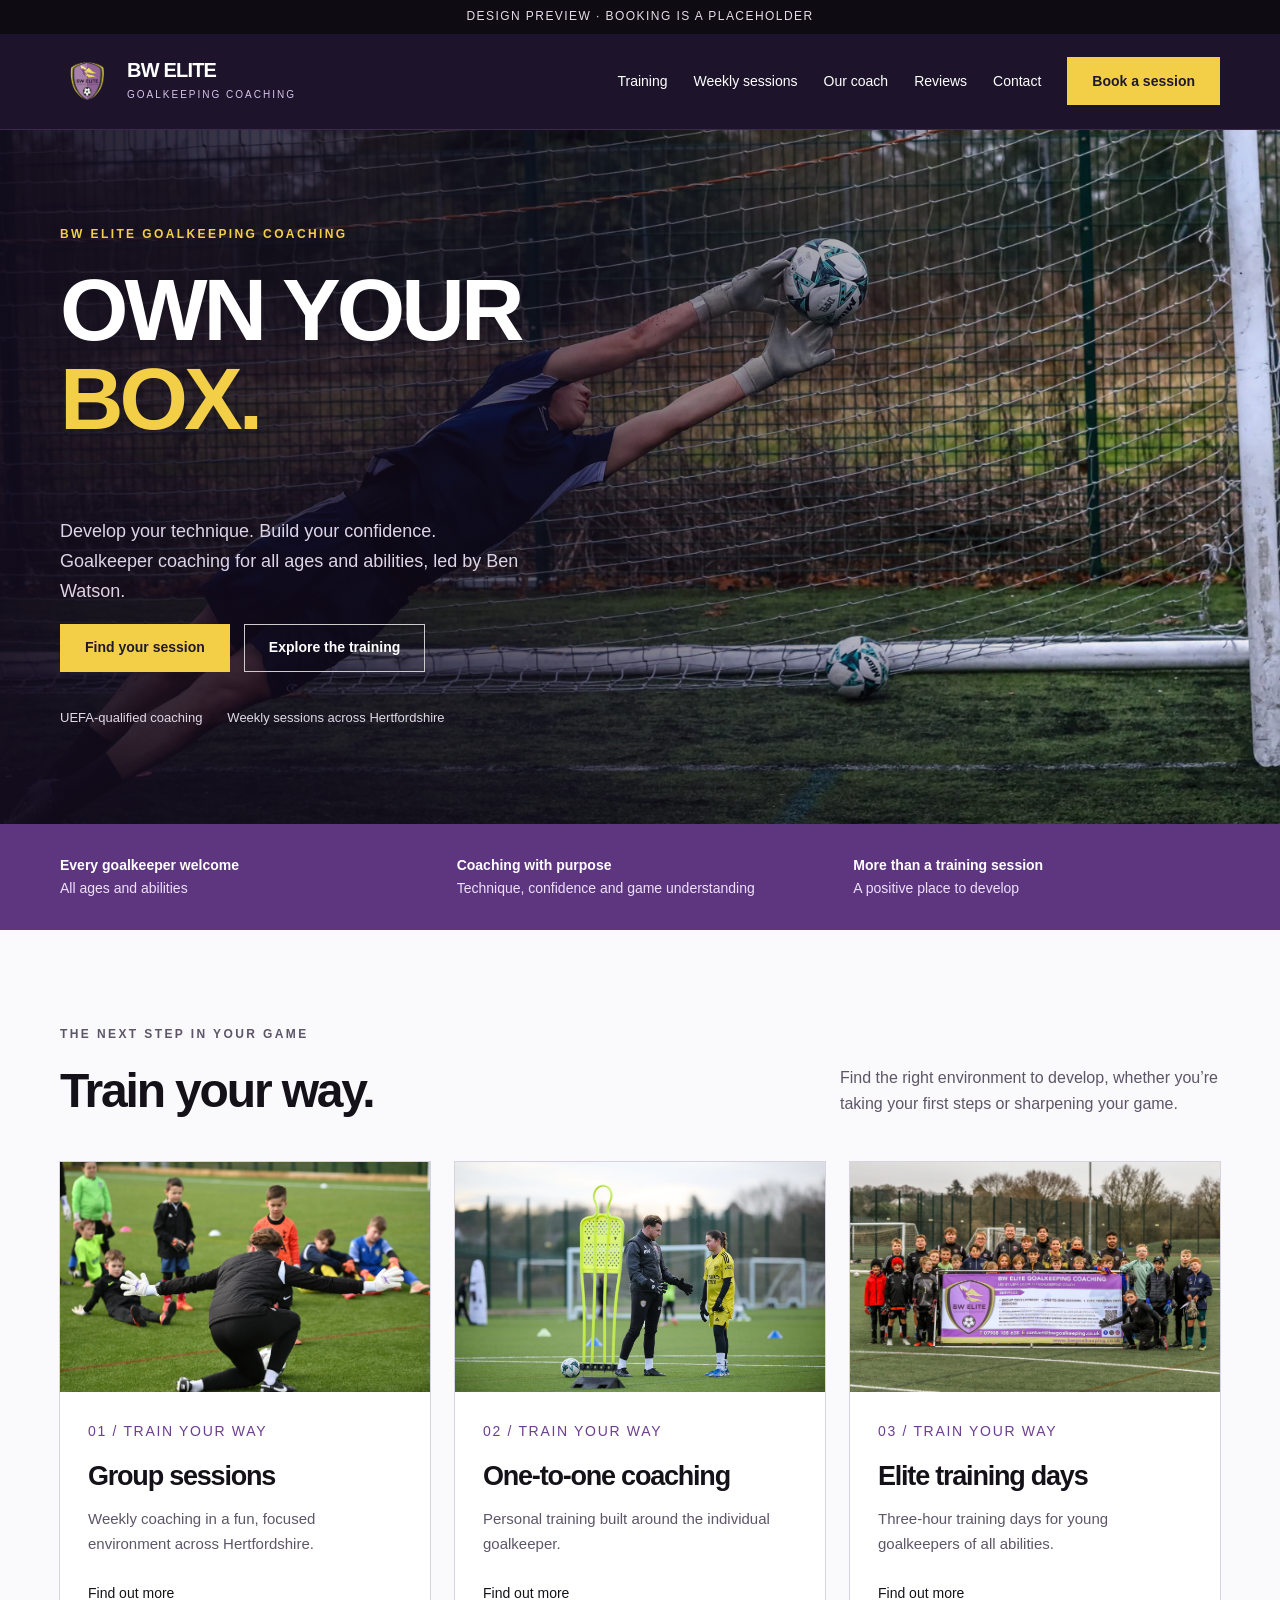
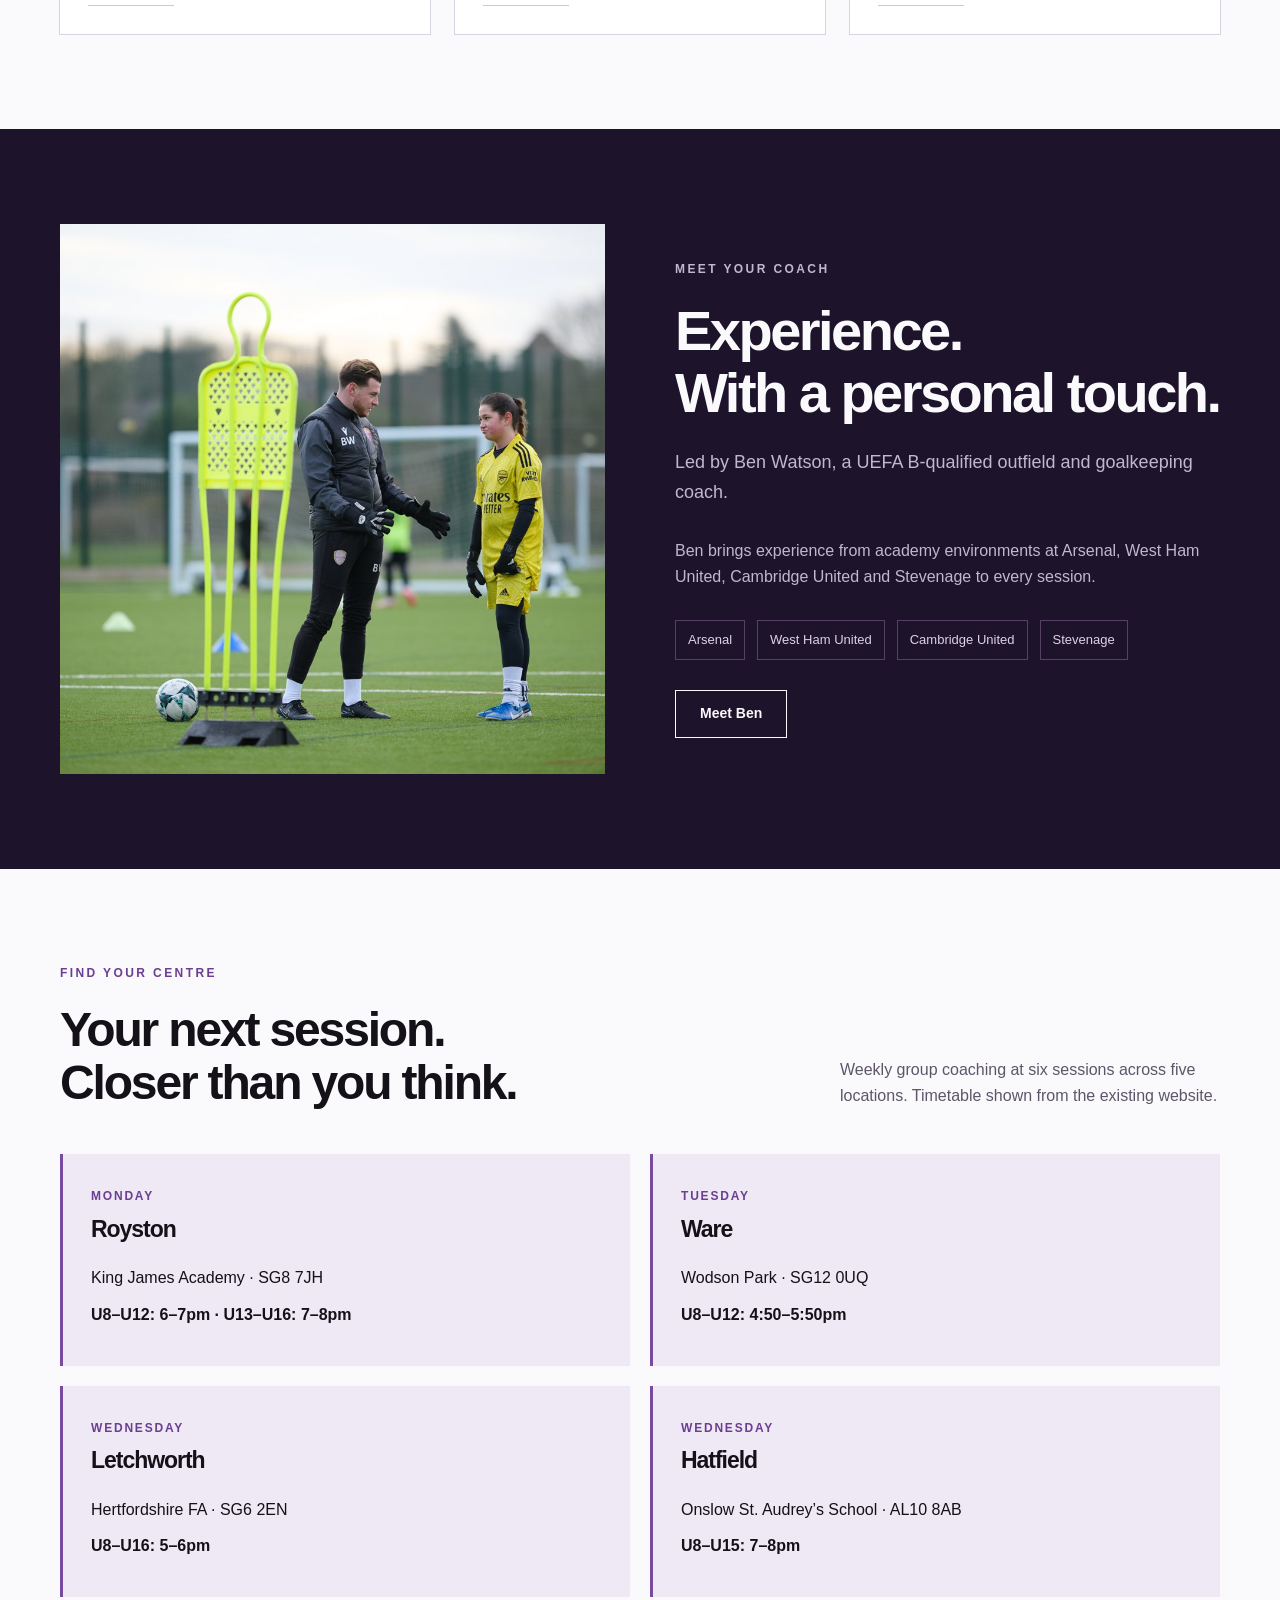
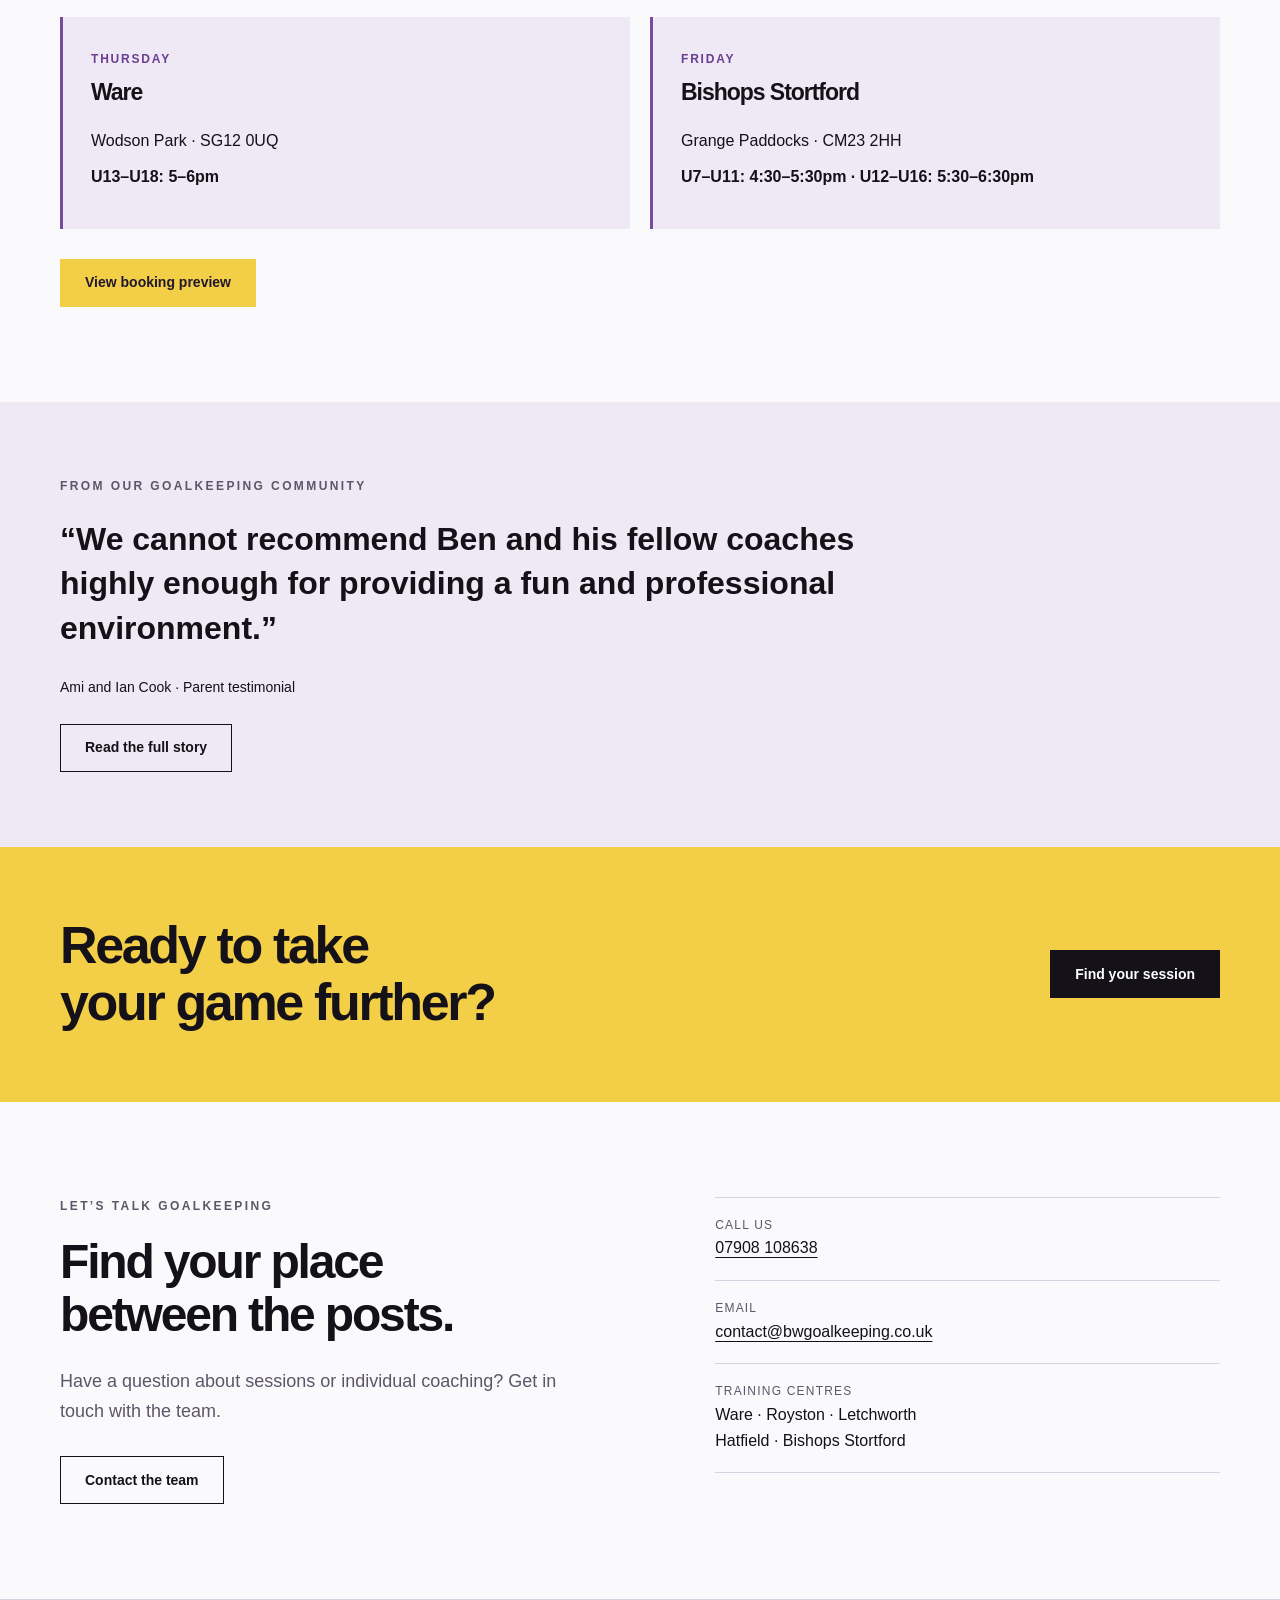
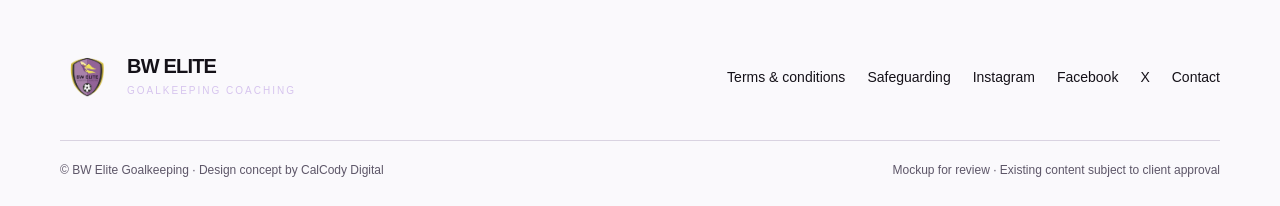
==== index.html @ 7149e2e6 "Build responsive website mockup with placeholder bookings and source archive" ====
<!doctype html><html lang="en-GB"><head><meta charset="utf-8"><meta name="viewport" content="width=device-width,initial-scale=1"><meta name="robots" content="noindex,nofollow"><meta name="description" content="Goalkeeper coaching for all ages and abilities. Explore the BW Elite Goalkeeping design concept."><meta name="theme-color" content="#5e3680"><title>Own your box | BW Elite Goalkeeping</title><link rel="icon" href="data:image/svg+xml,%3Csvg%20xmlns%3D%22http%3A//www.w3.org/2000/svg%22%20viewBox%3D%220%200%2064%2064%22%3E%3Crect%20width%3D%2264%22%20height%3D%2264%22%20rx%3D%228%22%20fill%3D%22%235e3680%22/%3E%3Ctext%20x%3D%2232%22%20y%3D%2243%22%20text-anchor%3D%22middle%22%20font-size%3D%2230%22%20font-family%3D%22Arial%22%20fill%3D%22white%22%3EBW%3C/text%3E%3C/svg%3E"><link rel="stylesheet" href="styles.css"><script src="script.js" defer></script></head><body class="bw"><a class="skip" href="#main">Skip to content</a><div class="preview-bar">Design preview · Booking is a placeholder</div><header class="site-header"><div class="wrap header-inner"><a class="brand" href="index.html" aria-label="BW Elite Goalkeeping home"><img src="assets/edd7eaf7ae22.webp" alt="BW Elite crest" class="" loading="eager" decoding="async"><span><strong>BW ELITE</strong><small>GOALKEEPING COACHING</small></span></a><button type="button" class="menu-toggle" aria-expanded="false" aria-controls="main-nav">Menu</button><nav class="nav" id="main-nav" aria-label="Main navigation"><a href="services.html">Training</a><a href="group-sessions.html">Weekly sessions</a><a href="about.html">Our coach</a><a href="reviews.html">Reviews</a><a href="contact.html">Contact</a><button class="button " type="button" data-book>Book a session</button></nav></div></header><main id="main"><section class="bw-hero"><img src="assets/07d8062b1c37.webp" alt="Goalkeeper making a diving save during BW Elite training" class="" loading="eager" decoding="async"><div class="wrap bw-copy"><span class="eyebrow">BW Elite Goalkeeping Coaching</span><h1>Own your<br><span>box.</span></h1><p>Develop your technique. Build your confidence. Goalkeeper coaching for all ages and abilities, led by Ben Watson.</p><div class="actions"><button class="button " type="button" data-book>Find your session</button><a class="button outline" href="services.html">Explore the training</a></div><div class="bw-subline"><span>UEFA-qualified coaching</span><span>Weekly sessions across Hertfordshire</span></div></div></section><div class="band"><div class="wrap band-inner"><div><strong>Every goalkeeper welcome</strong><span>All ages and abilities</span></div><div><strong>Coaching with purpose</strong><span>Technique, confidence and game understanding</span></div><div><strong>More than a training session</strong><span>A positive place to develop</span></div></div></div><section class="section bw-programmes"><div class="wrap"><div class="section-head"><div><span class="eyebrow">The next step in your game</span><h2>Train your way.</h2></div><p>Find the right environment to develop, whether you’re taking your first steps or sharpening your game.</p></div><div class="grid"><a class="card" href="group-sessions.html"><img src="assets/27d8efd137d9.webp" alt="Group sessions at BW Elite" class="" loading="lazy" decoding="async"><div><span class="number">01 / TRAIN YOUR WAY</span><h3>Group sessions</h3><p>Weekly coaching in a fun, focused environment across Hertfordshire.</p><span class="text-link">Find out more</span></div></a><a class="card" href="one-to-one.html"><img src="assets/7fd1551de164.jpg" alt="One-to-one coaching at BW Elite" class="" loading="lazy" decoding="async"><div><span class="number">02 / TRAIN YOUR WAY</span><h3>One-to-one coaching</h3><p>Personal training built around the individual goalkeeper.</p><span class="text-link">Find out more</span></div></a><a class="card" href="training-days.html"><img src="assets/783018076355.webp" alt="Elite training days at BW Elite" class="" loading="lazy" decoding="async"><div><span class="number">03 / TRAIN YOUR WAY</span><h3>Elite training days</h3><p>Three-hour training days for young goalkeepers of all abilities.</p><span class="text-link">Find out more</span></div></a></div></div></section><section class="section dark bw-coach"><div class="wrap split"><img src="assets/7fd1551de164.jpg" alt="Ben Watson coaching a young goalkeeper" class="photo" loading="lazy" decoding="async"><div><span class="eyebrow">Meet your coach</span><h2>Experience.<br>With a personal touch.</h2><p class="lede">Led by Ben Watson, a UEFA B-qualified outfield and goalkeeping coach.</p><p>Ben brings experience from academy environments at Arsenal, West Ham United, Cambridge United and Stevenage to every session.</p><div class="clubs"><span>Arsenal</span><span>West Ham United</span><span>Cambridge United</span><span>Stevenage</span></div><div style="margin-top:30px"><a class="button outline" href="about.html">Meet Ben</a></div></div></div></section><section class="section bw-locations"><div class="wrap"><div class="section-head"><div><span class="eyebrow">Find your centre</span><h2>Your next session.<br>Closer than you think.</h2></div><p>Weekly group coaching at six sessions across five locations. Timetable shown from the existing website.</p></div><div class="schedule"><article><span class="day">Monday</span><h3>Royston</h3><p>King James Academy · SG8 7JH</p><p><time>U8–U12: 6–7pm · U13–U16: 7–8pm</time></p></article><article><span class="day">Tuesday</span><h3>Ware</h3><p>Wodson Park · SG12 0UQ</p><p><time>U8–U12: 4:50–5:50pm</time></p></article><article><span class="day">Wednesday</span><h3>Letchworth</h3><p>Hertfordshire FA · SG6 2EN</p><p><time>U8–U16: 5–6pm</time></p></article><article><span class="day">Wednesday</span><h3>Hatfield</h3><p>Onslow St. Audrey’s School · AL10 8AB</p><p><time>U8–U15: 7–8pm</time></p></article><article><span class="day">Thursday</span><h3>Ware</h3><p>Wodson Park · SG12 0UQ</p><p><time>U13–U18: 5–6pm</time></p></article><article><span class="day">Friday</span><h3>Bishops Stortford</h3><p>Grange Paddocks · CM23 2HH</p><p><time>U7–U11: 4:30–5:30pm · U12–U16: 5:30–6:30pm</time></p></article></div><div style="margin-top:30px"><button class="button " type="button" data-book>View booking preview</button></div></div></section><section class="bw-review"><div class="wrap"><span class="eyebrow">From our goalkeeping community</span><blockquote>“We cannot recommend Ben and his fellow coaches highly enough for providing a fun and professional environment.”</blockquote><cite>Ami and Ian Cook · Parent testimonial</cite><div style="margin-top:25px"><a class="button outline" href="reviews.html">Read the full story</a></div></div></section><section class="bw-callout"><div class="wrap"><h2>Ready to take<br>your game further?</h2><button class="button " type="button" data-book>Find your session</button></div></section><section class="section"><div class="wrap contact-block"><div><span class="eyebrow">Let’s talk goalkeeping</span><h2>Find your place<br>between the posts.</h2><p class="lede">Have a question about sessions or individual coaching? Get in touch with the team.</p><a class="button outline" href="contact.html">Contact the team</a></div><div class="contact-details"><div><small>Call us</small><a href="tel:07908108638">07908 108638</a></div><div><small>Email</small><a href="mailto:contact@bwgoalkeeping.co.uk">contact@bwgoalkeeping.co.uk</a></div><div><small>Training centres</small>Ware · Royston · Letchworth<br>Hatfield · Bishops Stortford</div></div></div></section></main><footer class="site-footer"><div class="wrap"><div class="footer-top"><a class="brand" href="index.html" aria-label="BW Elite Goalkeeping home"><img src="assets/edd7eaf7ae22.webp" alt="BW Elite crest" class="" loading="eager" decoding="async"><span><strong>BW ELITE</strong><small>GOALKEEPING COACHING</small></span></a><nav class="footer-links" aria-label="Footer navigation"><a href="assets/terms-and-conditions.pdf">Terms & conditions</a><a href="assets/safeguarding.pdf">Safeguarding</a><a href="https://www.instagram.com/bw_goalkeeping">Instagram</a><a href="https://www.facebook.com/bwgoalkeeping">Facebook</a><a href="https://www.x.com/bw_goalkeeping">X</a><a class="" href="contact.html">Contact</a></nav></div><div class="footer-bottom"><span>© BW Elite Goalkeeping · Design concept by CalCody Digital</span><span>Mockup for review · Existing content subject to client approval</span></div></div></footer><button class="button mobile-book" type="button" data-book>Book a session</button><dialog class="modal" id="booking-modal" aria-labelledby="modal-title"><button class="close" type="button" data-close aria-label="Close booking preview">×</button><span class="eyebrow">Booking preview</span><h2 id="modal-title">Your next visit starts here.</h2><p>This is a placeholder for the booking experience. Online booking will be connected when the website is approved.</p><p>No appointment has been made.</p><button class="button" type="button" data-close>Continue exploring</button></dialog></body></html>
---- styles.css ----
*{box-sizing:border-box}html{scroll-behavior:smooth;scroll-padding-top:110px}body{margin:0;color:var(--ink);background:var(--paper);font-family:Arial,Helvetica,sans-serif;line-height:1.65;font-size:16px}h1,h2,h3,p{margin-top:0}h1,h2,h3{line-height:1.1}a{color:inherit;text-decoration:none}a,button,input,textarea{touch-action:manipulation}button,input,textarea{font:inherit}button{cursor:pointer}img{display:block;max-width:100%;object-fit:cover}a:focus-visible,button:focus-visible,input:focus-visible,textarea:focus-visible{outline:3px solid var(--accent);outline-offset:5px}.skip{position:absolute;left:1rem;top:-100px;z-index:100}.skip:focus{top:50px;background:var(--paper);padding:12px}.preview-bar{background:var(--ink);color:var(--paper);padding:7px 20px;text-align:center;font-size:12px;letter-spacing:.12em;text-transform:uppercase}.wrap{max-width:1240px;margin:auto;padding:0 40px}.site-header{position:sticky;top:0;z-index:20;background:var(--paper);border-bottom:1px solid var(--line)}.header-inner{display:flex;align-items:center;justify-content:space-between;gap:28px;min-height:95px}.brand{display:flex;gap:12px;align-items:center;flex-shrink:0}.brand img{width:160px;height:62px;object-fit:contain}.brand strong{line-height:1;display:block}.brand small{display:block;letter-spacing:.2em;font-size:12px;margin-top:7px}.nav{display:flex;align-items:center;gap:26px;font-size:14px}.nav a:hover{color:var(--accent)}.nav a[aria-current=page]{text-decoration:underline;text-underline-offset:7px}.button{display:inline-flex;align-items:center;justify-content:center;min-height:48px;padding:13px 24px;border:1px solid var(--accent);background:var(--accent);color:var(--button-ink);font-size:14px;font-weight:600;line-height:1.4;transition:background .2s,transform .2s}.button:hover{filter:brightness(.93);transform:translateY(-2px)}.button.outline{background:transparent;border-color:var(--ink);color:var(--ink)}.button.light{background:white;border-color:white;color:#202022}.actions{display:flex;gap:14px;flex-wrap:wrap;align-items:center}.menu-toggle{display:none;background:none;border:1px solid var(--line);padding:10px 14px}.eyebrow{font-size:12px;letter-spacing:.2em;text-transform:uppercase;font-weight:600;display:block;margin-bottom:20px;color:var(--muted)}.section{padding:95px 0}.section h2{font-size:48px;max-width:700px;margin-bottom:25px}.section-head{display:flex;align-items:end;justify-content:space-between;gap:40px;margin-bottom:45px}.section-head p{max-width:380px;color:var(--muted);margin:0}.section-head h2{margin:0}.lede{font-size:18px;max-width:520px;color:var(--muted);margin-bottom:30px}.grid{display:grid;grid-template-columns:repeat(3,1fr);gap:25px}.card{display:block;border:1px solid var(--line);padding:30px;background:var(--paper);transition:transform .2s,border-color .2s}.card:hover{transform:translateY(-4px);border-color:var(--accent)}.card .number{display:block;color:var(--accent);font-size:14px;letter-spacing:.12em;margin-bottom:35px}.card h3{font-size:26px;margin-bottom:16px}.card p{color:var(--muted);font-size:15px}.card .text-link{display:inline-block;margin-top:10px;border-bottom:1px solid var(--accent);font-size:14px}.split{display:grid;grid-template-columns:1fr 1fr;gap:70px;align-items:center}.split .photo{width:100%;height:520px}.band{padding:30px 0;background:var(--soft)}.band-inner{display:flex;justify-content:space-between;gap:30px;align-items:center;font-size:14px}.band strong{display:block}.band span{color:var(--muted)}.dark{background:var(--ink);color:var(--paper)}.dark .eyebrow,.dark .lede,.dark p{color:var(--dark-muted)}.dark .button.outline{color:var(--paper);border-color:var(--paper)}.contact-block{display:grid;grid-template-columns:1.1fr 1fr;gap:100px}.contact-details{border-top:1px solid var(--line)}.contact-details div{padding:18px 0;border-bottom:1px solid var(--line)}.contact-details small{display:block;color:var(--muted);letter-spacing:.1em;text-transform:uppercase;font-size:12px}.contact-details a{text-decoration:underline;text-underline-offset:4px}.site-footer{border-top:1px solid var(--line);padding:45px 0 25px}.footer-top{display:flex;justify-content:space-between;gap:30px;align-items:center;margin-bottom:30px}.footer-links{display:flex;gap:22px;flex-wrap:wrap;font-size:14px}.footer-bottom{border-top:1px solid var(--line);padding-top:20px;color:var(--muted);font-size:12px;display:flex;justify-content:space-between;gap:20px}.footer-bottom a{text-decoration:underline}.page-intro{padding:75px 0 65px;background:var(--soft)}.page-intro h1{font-size:64px;margin-bottom:20px;max-width:960px}.page-content{padding:65px 0 90px}.prose{max-width:820px;margin:auto}.prose h2{font-size:32px;margin-top:45px}.prose h3{font-size:24px;margin-top:35px}.prose p{color:var(--muted);margin-bottom:24px}.prose img{margin:30px 0;max-height:600px;width:auto}.faq{border-top:1px solid var(--line);margin-top:30px}.faq details{padding:20px 0;border-bottom:1px solid var(--line)}.faq summary{cursor:pointer;font-size:18px;font-weight:600}.faq details p{margin:15px 0 0;max-width:780px;color:var(--muted)}.form{display:grid;gap:20px;max-width:600px}.form label{display:grid;gap:7px;font-size:14px}.form input,.form textarea{width:100%;padding:13px;border:1px solid var(--line);background:var(--paper);color:var(--ink);border-radius:0}.form textarea{min-height:150px}.form .button{justify-self:start}.note{font-size:14px;color:var(--muted);border-left:3px solid var(--accent);padding:12px 18px;background:var(--soft);margin:25px 0}.modal{border:0;padding:40px;max-width:480px;width:calc(100% - 40px);background:var(--paper);color:var(--ink)}.modal::backdrop{background:#0009}.modal h2{font-size:32px}.modal .close{float:right;background:none;border:0;padding:0 0 10px 15px;font-size:25px}.modal p{color:var(--muted)}.team{display:grid;grid-template-columns:repeat(4,1fr);gap:24px}.team img{height:310px;width:100%;margin-bottom:20px}.team h3{font-size:24px;margin-bottom:8px}.team p{font-size:14px;color:var(--muted)}.schedule{display:grid;grid-template-columns:repeat(2,1fr);gap:20px}.schedule article{background:var(--soft);padding:28px;border-left:3px solid var(--accent)}.schedule h3{font-size:23px}.schedule p{margin-bottom:10px}.schedule time{font-weight:600}.price-image{max-width:700px!important;width:100%!important;margin:auto!important;max-height:none!important}.gallery{display:grid;grid-template-columns:repeat(3,1fr);gap:20px}.gallery img{width:100%;height:280px}.mobile-book{display:none}
@media(max-width:1000px){.wrap{padding:0 28px}.nav{gap:15px}.nav .button{padding:12px 15px}.split{gap:40px}.contact-block{gap:45px}.section h2{font-size:40px}.team{grid-template-columns:repeat(2,1fr)}}
@media(max-width:760px){html{scroll-padding-top:85px}.wrap{padding:0 22px}.header-inner{min-height:78px}.brand img{width:125px;height:52px}.menu-toggle{display:block}.nav{display:none;position:absolute;top:78px;left:0;right:0;background:var(--paper);padding:20px 22px;border-bottom:1px solid var(--line);flex-direction:column;align-items:stretch;gap:0}.nav.open{display:flex}.nav a{padding:13px 0}.nav .button{margin-top:12px}.section{padding:60px 0}.section h2{font-size:36px}.section-head{display:block;margin-bottom:30px}.section-head p{margin-top:20px}.grid{grid-template-columns:1fr;gap:18px}.split{grid-template-columns:1fr;gap:32px}.split .photo{height:350px}.band-inner{display:grid;grid-template-columns:1fr;gap:14px}.band-inner div{padding-bottom:12px;border-bottom:1px solid var(--line)}.band-inner div:last-child{border:0;padding:0}.contact-block{grid-template-columns:1fr;gap:25px}.page-intro{padding:50px 0}.page-intro h1{font-size:42px}.page-content{padding:45px 0 65px}.team{gap:16px}.team img{height:230px}.team h3{font-size:22px}.footer-top,.footer-bottom{flex-direction:column;align-items:start}.footer-links{gap:15px 20px}.schedule{grid-template-columns:1fr}.gallery{grid-template-columns:1fr}.gallery img{height:330px}.actions{gap:12px}.modal{padding:28px}.mobile-book{display:block;position:fixed;bottom:15px;right:18px;z-index:15;box-shadow:0 5px 20px #0002}.preview-bar{letter-spacing:.06em;font-size:12px}.site-footer{padding-bottom:80px}}
@media(prefers-reduced-motion:reduce){html{scroll-behavior:auto}*,*:before,*:after{transition:none!important;animation:none!important}}

:root{--ink:#141118;--paper:#faf9fc;--soft:#eee9f4;--accent:#f3cf48;--button-ink:#20182d;--muted:#5d5668;--dark-muted:#c1b8cc;--line:#d9d3e1}h1,h2,h3{font-weight:800;letter-spacing:-.045em}.site-header{background:#1d142b;color:white;border-color:#392a4c}.brand img{width:55px;height:65px}.brand strong{font-size:20px;letter-spacing:-.04em}.brand small{color:#d6c4ee;font-size:10px}.nav a:hover{color:var(--accent)}.bw-hero{position:relative;background:#20152f;min-height:690px;color:#fff;overflow:hidden}.bw-hero>img{position:absolute;width:100%;height:100%;object-fit:cover;object-position:center 46%}.bw-hero:after{content:'';position:absolute;inset:0;background:linear-gradient(90deg,rgba(18,11,28,.93),rgba(18,11,28,.65) 42%,rgba(18,11,28,.05) 85%)}.bw-copy{position:relative;z-index:1;padding-top:95px;padding-bottom:95px}.bw-copy .eyebrow{color:var(--accent)}.bw-copy h1{font-size:88px;line-height:1.02;max-width:720px;text-transform:uppercase}.bw-copy h1 span{color:var(--accent)}.bw-copy p{max-width:470px;font-size:18px;color:#ddd4e7}.bw-copy .button.outline{color:white;border-color:#ccc}.bw-subline{margin-top:35px;display:flex;gap:25px;font-size:13px;color:#e0d8e7}.band{background:#5e3680;color:#fff}.band span{color:#eee0fa}.band .band-inner div{flex:1}.bw-programmes .card{padding:0;overflow:hidden;border:0;background:#fff;box-shadow:0 0 0 1px var(--line)}.bw-programmes .card>img{height:230px;width:100%}.bw-programmes .card>div{padding:28px}.bw-programmes .card .number{margin-bottom:18px;color:#6c3e91}.bw-programmes .card h3{font-size:27px}.bw-coach{background:#1d142b}.bw-coach h2{font-size:56px}.bw-coach .photo{height:550px}.clubs{display:flex;gap:12px;flex-wrap:wrap;margin-top:30px}.clubs span{border:1px solid #554163;padding:8px 12px;font-size:13px;color:#ddd1e9}.bw-locations .section-head .eyebrow{color:#6c3e91}.schedule article{border-color:#774ca0}.schedule .day{color:#6c3e91;font-weight:700;font-size:12px;text-transform:uppercase;letter-spacing:.15em}.schedule h3{margin-top:8px}.bw-callout{background:var(--accent);padding:70px 0}.bw-callout .wrap{display:flex;justify-content:space-between;align-items:center;gap:50px}.bw-callout h2{font-size:52px;max-width:650px;margin:0}.bw-callout .button{background:var(--ink);color:white;border-color:var(--ink);flex-shrink:0}.bw-review{padding:75px 0;background:var(--soft)}.bw-review blockquote{font-size:32px;font-weight:700;line-height:1.4;margin:0;max-width:850px}.bw-review cite{display:block;margin-top:25px;font-style:normal;font-size:14px}.page-intro{background:#5e3680;color:white}.page-intro .eyebrow{color:#f3cf48}.page-intro .lede{color:#e6d8ee}.mobile-book{border:1px solid #221631}.site-footer .brand img{width:55px;height:65px}.preview-bar{background:#0e0b12;color:#e4dce9}
@media(max-width:760px){.nav{background:#1d142b}.brand strong{font-size:18px}.brand img{width:44px;height:54px}.menu-toggle{color:white;border-color:#625273}.bw-hero{min-height:650px}.bw-hero>img{object-position:60% center}.bw-hero:after{background:linear-gradient(90deg,#120b1cec,#120b1c65)}.bw-copy{padding-top:70px;padding-bottom:70px}.bw-copy h1{font-size:54px;max-width:390px}.bw-copy p{font-size:17px;max-width:330px}.bw-subline{display:block}.bw-subline span{display:block;margin-top:8px}.bw-coach h2{font-size:38px}.bw-callout .wrap{display:block}.bw-callout h2{font-size:38px}.bw-callout .button{margin-top:25px}.bw-review blockquote{font-size:25px}.bw-programmes .card>img{height:260px}.bw-coach .photo{height:380px}}
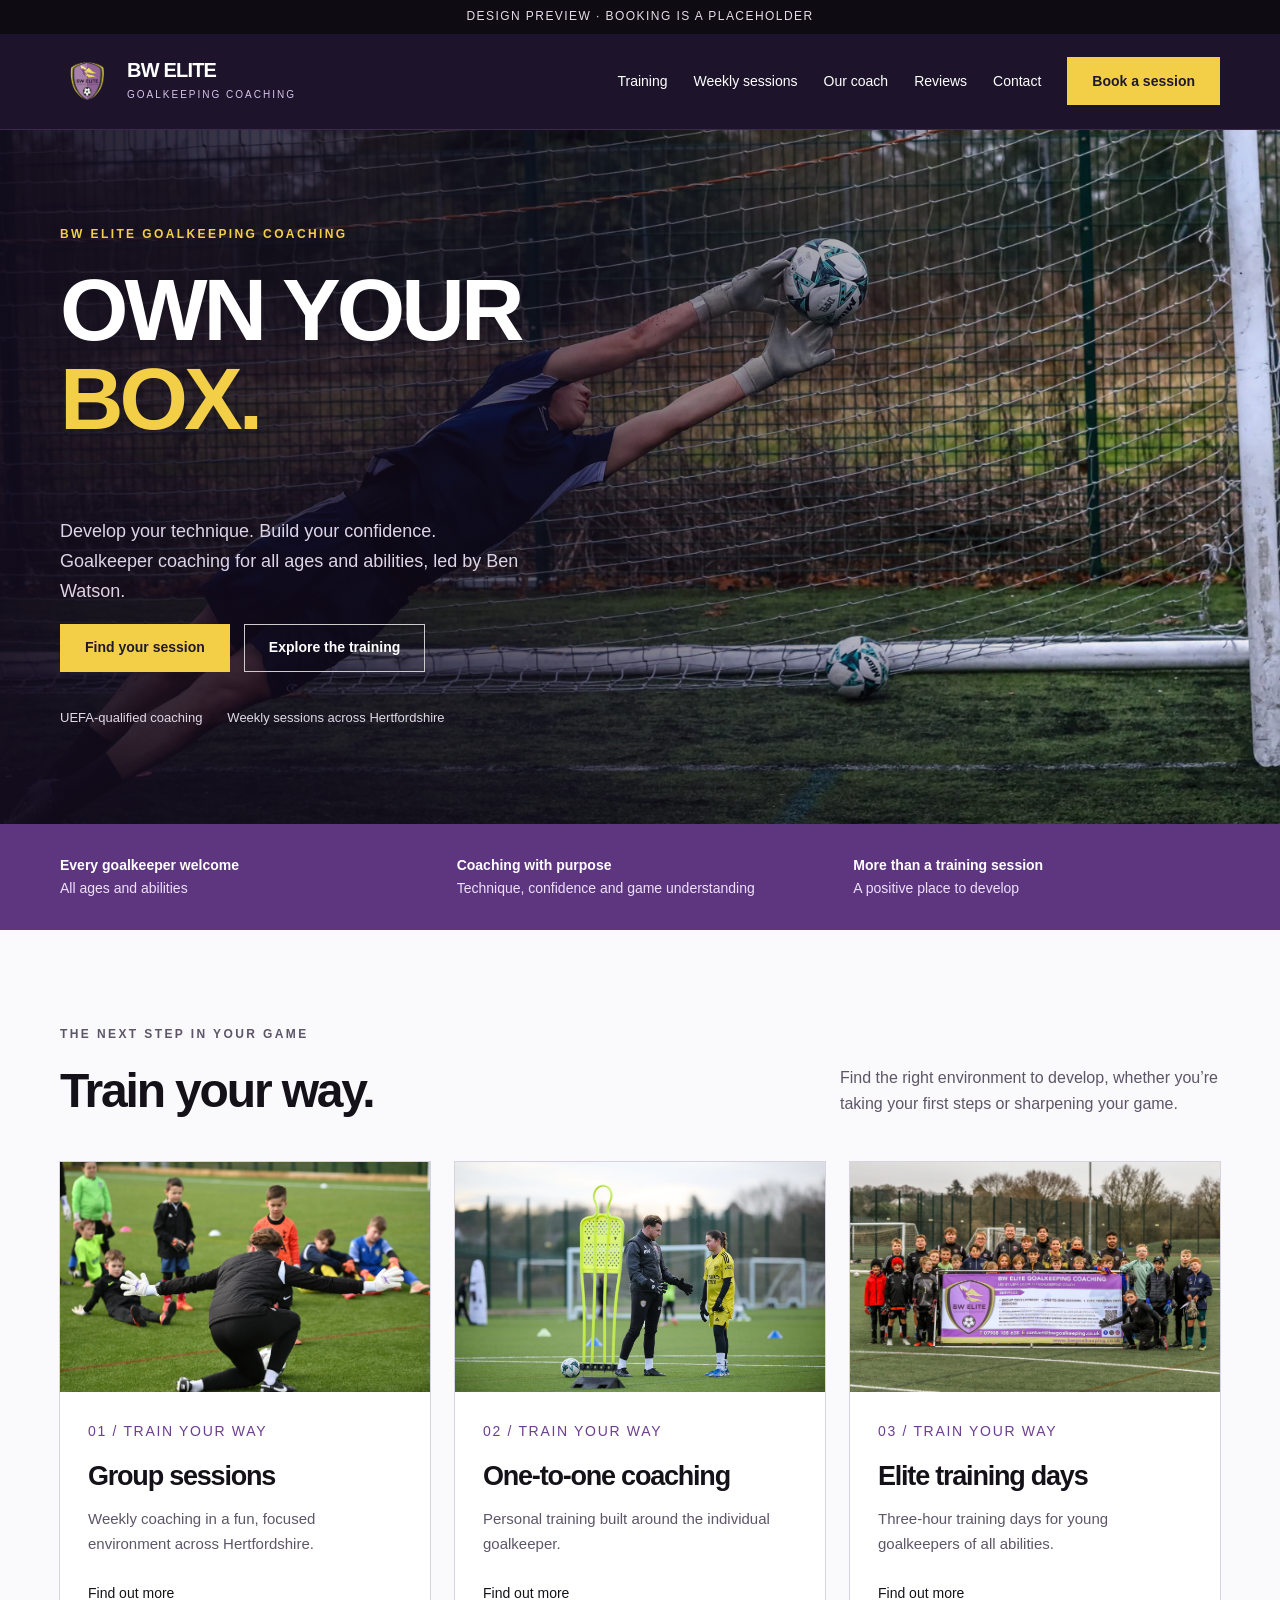
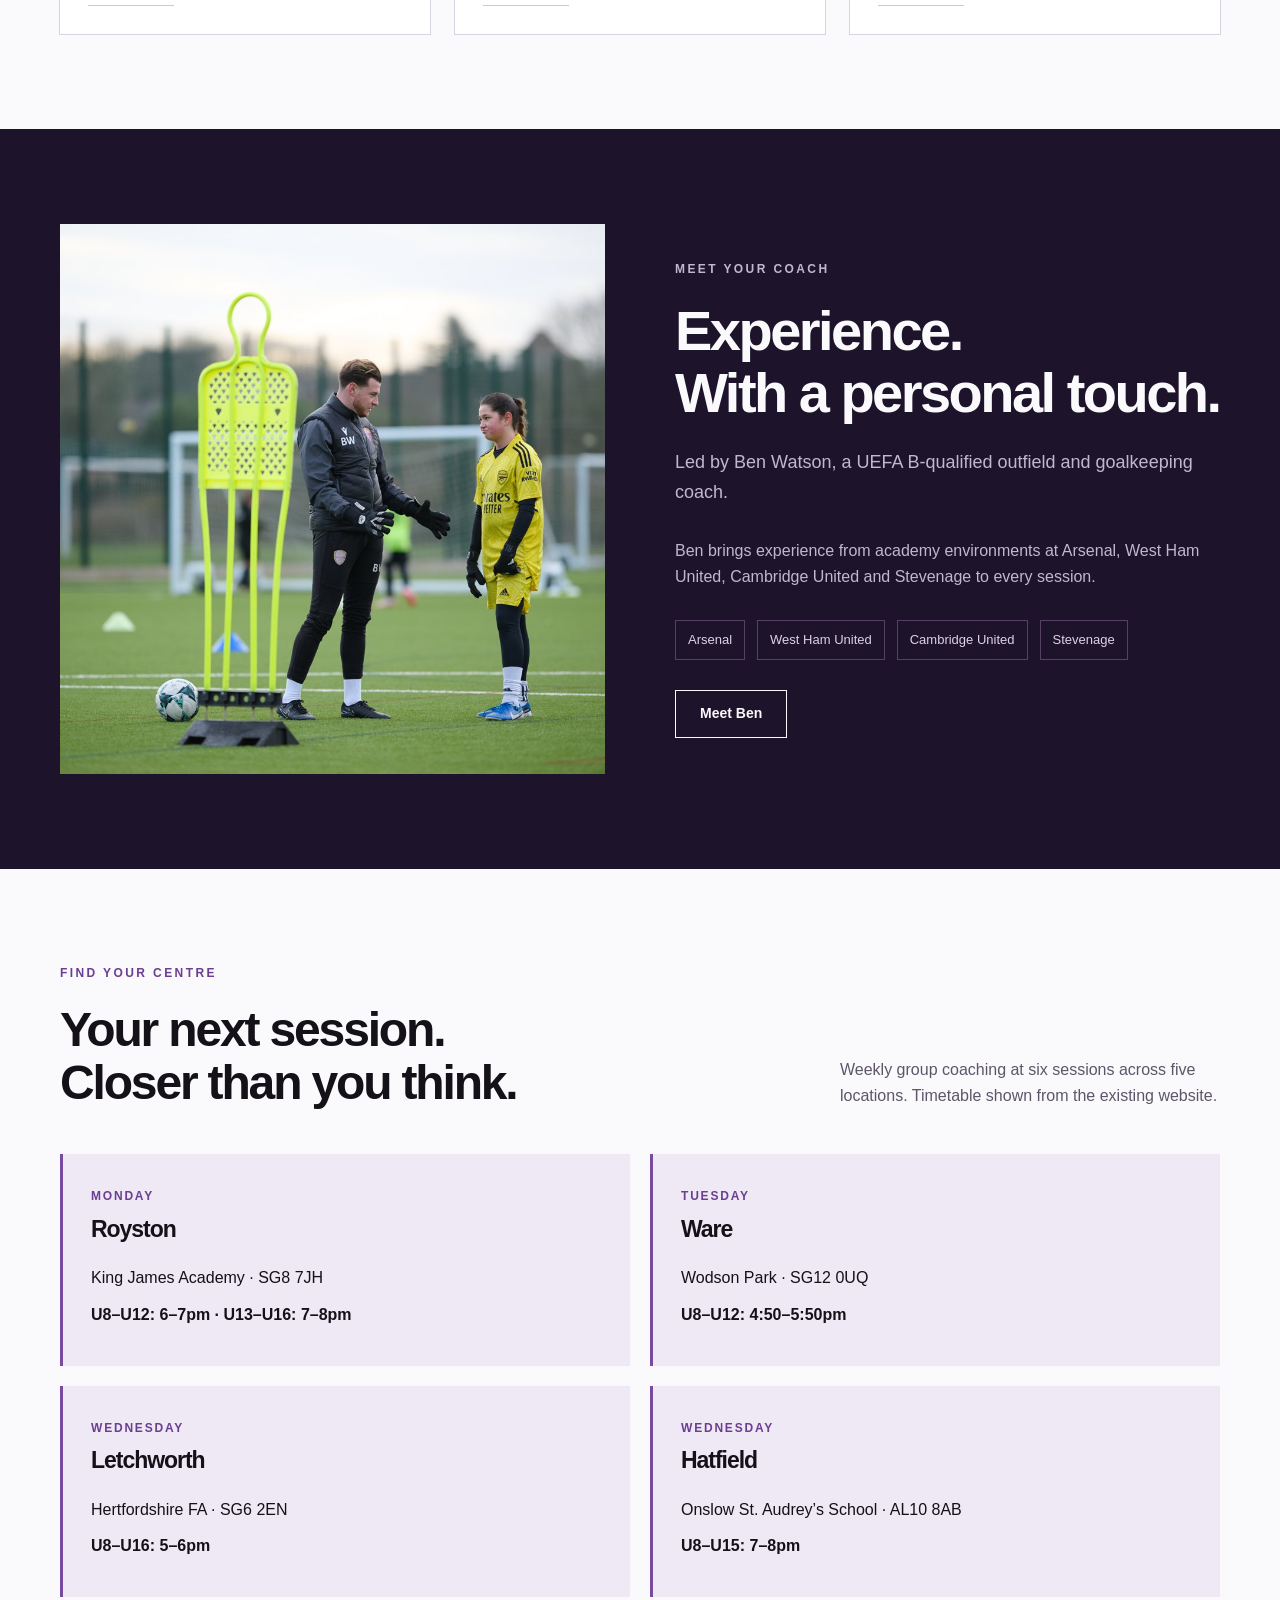
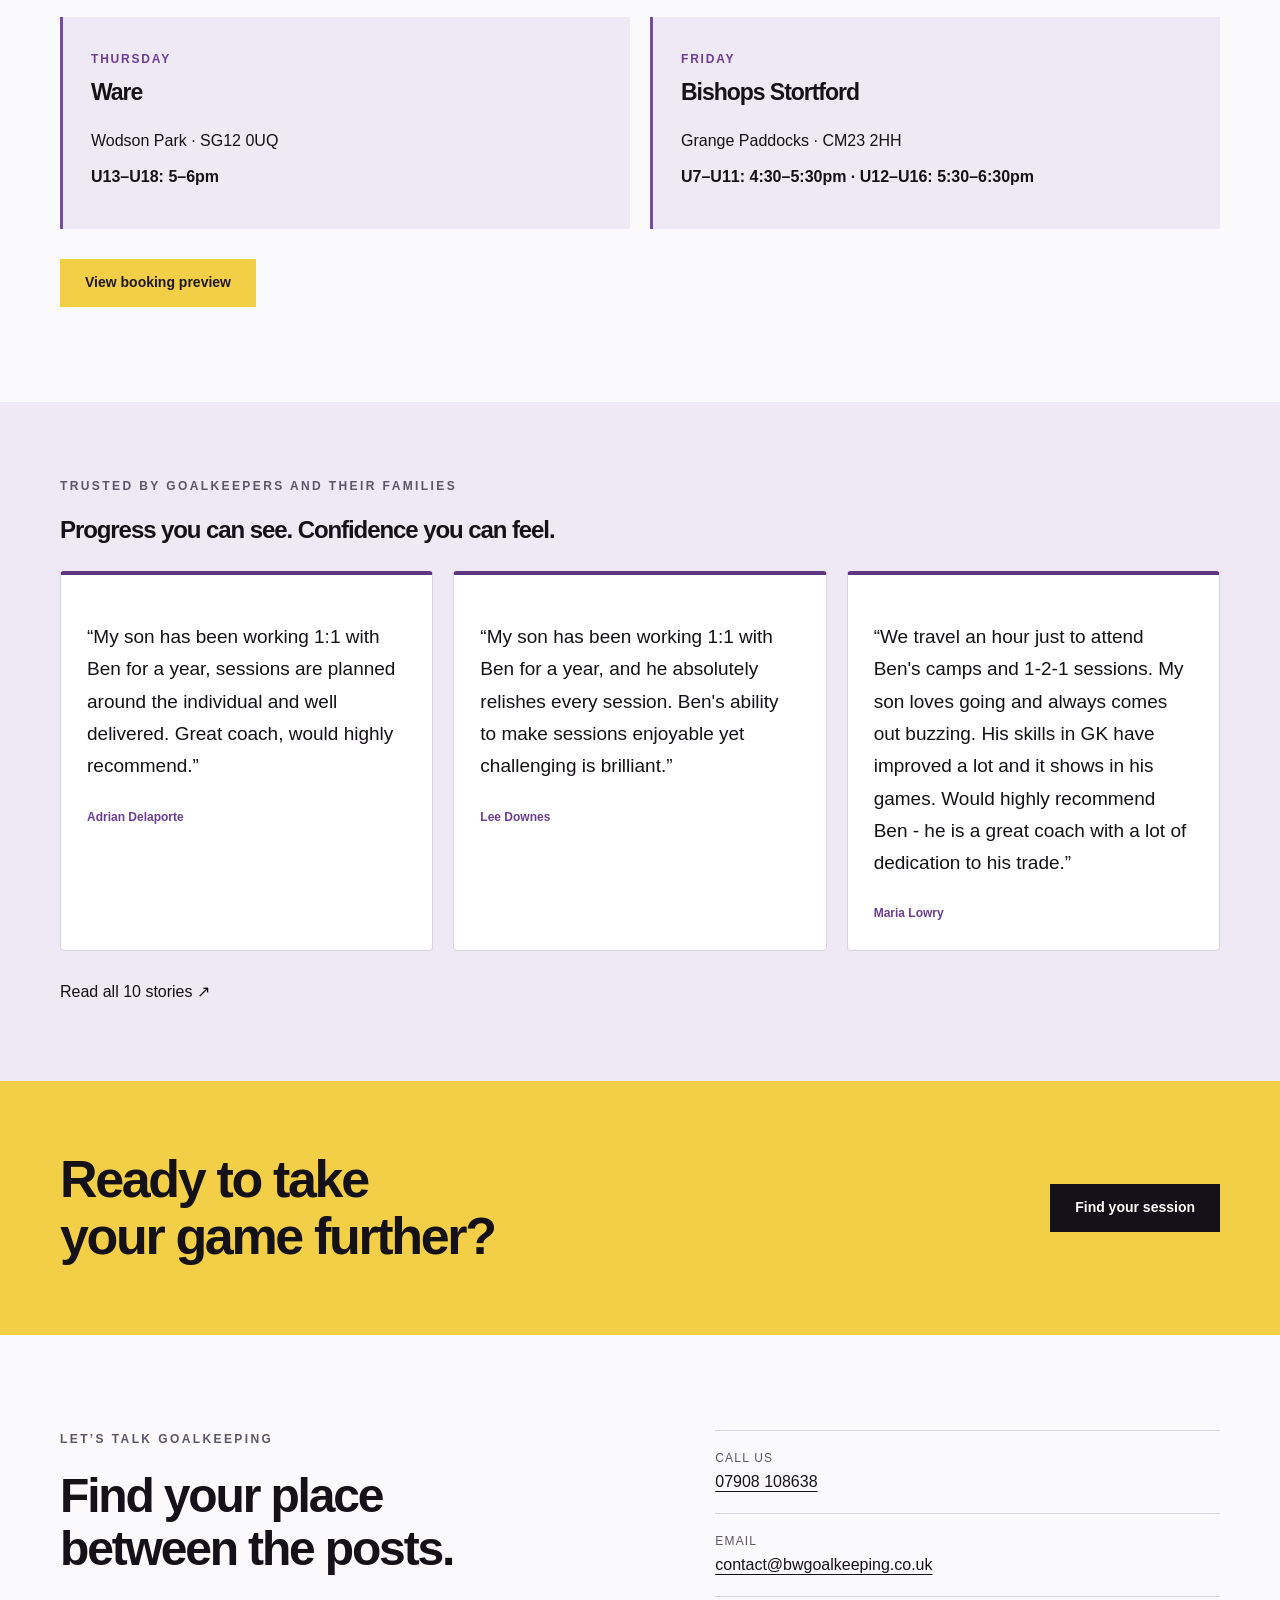
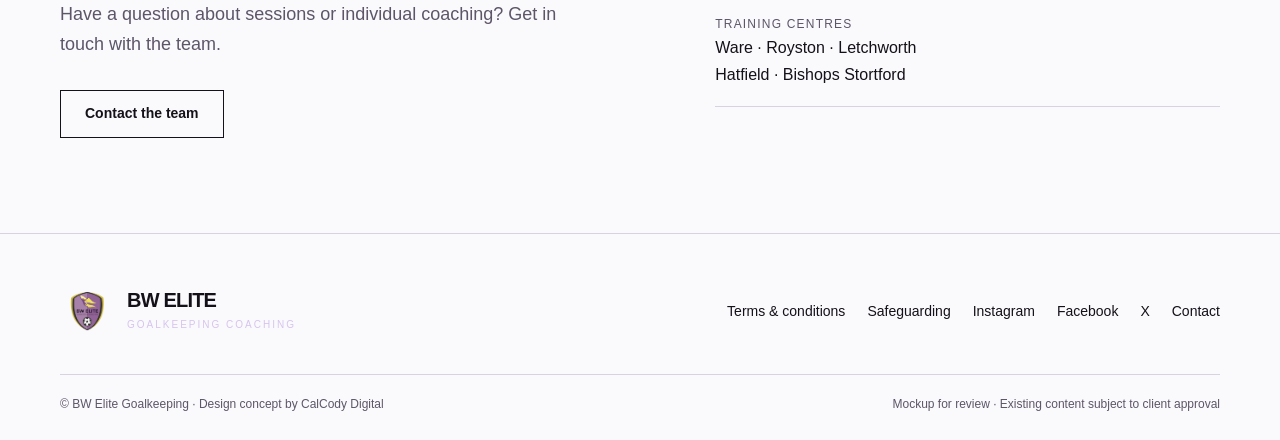
==== commit 9359cea3: "Add ten testimonials and original background training video" ====
--- a/index.html
+++ b/index.html
@@ -1 +1 @@
-<!doctype html><html lang="en-GB"><head><meta charset="utf-8"><meta name="viewport" content="width=device-width,initial-scale=1"><meta name="robots" content="noindex,nofollow"><meta name="description" content="Goalkeeper coaching for all ages and abilities. Explore the BW Elite Goalkeeping design concept."><meta name="theme-color" content="#5e3680"><title>Own your box | BW Elite Goalkeeping</title><link rel="icon" href="data:image/svg+xml,%3Csvg%20xmlns%3D%22http%3A//www.w3.org/2000/svg%22%20viewBox%3D%220%200%2064%2064%22%3E%3Crect%20width%3D%2264%22%20height%3D%2264%22%20rx%3D%228%22%20fill%3D%22%235e3680%22/%3E%3Ctext%20x%3D%2232%22%20y%3D%2243%22%20text-anchor%3D%22middle%22%20font-size%3D%2230%22%20font-family%3D%22Arial%22%20fill%3D%22white%22%3EBW%3C/text%3E%3C/svg%3E"><link rel="stylesheet" href="styles.css"><script src="script.js" defer></script></head><body class="bw"><a class="skip" href="#main">Skip to content</a><div class="preview-bar">Design preview · Booking is a placeholder</div><header class="site-header"><div class="wrap header-inner"><a class="brand" href="index.html" aria-label="BW Elite Goalkeeping home"><img src="assets/edd7eaf7ae22.webp" alt="BW Elite crest" class="" loading="eager" decoding="async"><span><strong>BW ELITE</strong><small>GOALKEEPING COACHING</small></span></a><button type="button" class="menu-toggle" aria-expanded="false" aria-controls="main-nav">Menu</button><nav class="nav" id="main-nav" aria-label="Main navigation"><a href="services.html">Training</a><a href="group-sessions.html">Weekly sessions</a><a href="about.html">Our coach</a><a href="reviews.html">Reviews</a><a href="contact.html">Contact</a><button class="button " type="button" data-book>Book a session</button></nav></div></header><main id="main"><section class="bw-hero"><img src="assets/07d8062b1c37.webp" alt="Goalkeeper making a diving save during BW Elite training" class="" loading="eager" decoding="async"><div class="wrap bw-copy"><span class="eyebrow">BW Elite Goalkeeping Coaching</span><h1>Own your<br><span>box.</span></h1><p>Develop your technique. Build your confidence. Goalkeeper coaching for all ages and abilities, led by Ben Watson.</p><div class="actions"><button class="button " type="button" data-book>Find your session</button><a class="button outline" href="services.html">Explore the training</a></div><div class="bw-subline"><span>UEFA-qualified coaching</span><span>Weekly sessions across Hertfordshire</span></div></div></section><div class="band"><div class="wrap band-inner"><div><strong>Every goalkeeper welcome</strong><span>All ages and abilities</span></div><div><strong>Coaching with purpose</strong><span>Technique, confidence and game understanding</span></div><div><strong>More than a training session</strong><span>A positive place to develop</span></div></div></div><section class="section bw-programmes"><div class="wrap"><div class="section-head"><div><span class="eyebrow">The next step in your game</span><h2>Train your way.</h2></div><p>Find the right environment to develop, whether you’re taking your first steps or sharpening your game.</p></div><div class="grid"><a class="card" href="group-sessions.html"><img src="assets/27d8efd137d9.webp" alt="Group sessions at BW Elite" class="" loading="lazy" decoding="async"><div><span class="number">01 / TRAIN YOUR WAY</span><h3>Group sessions</h3><p>Weekly coaching in a fun, focused environment across Hertfordshire.</p><span class="text-link">Find out more</span></div></a><a class="card" href="one-to-one.html"><img src="assets/7fd1551de164.jpg" alt="One-to-one coaching at BW Elite" class="" loading="lazy" decoding="async"><div><span class="number">02 / TRAIN YOUR WAY</span><h3>One-to-one coaching</h3><p>Personal training built around the individual goalkeeper.</p><span class="text-link">Find out more</span></div></a><a class="card" href="training-days.html"><img src="assets/783018076355.webp" alt="Elite training days at BW Elite" class="" loading="lazy" decoding="async"><div><span class="number">03 / TRAIN YOUR WAY</span><h3>Elite training days</h3><p>Three-hour training days for young goalkeepers of all abilities.</p><span class="text-link">Find out more</span></div></a></div></div></section><section class="section dark bw-coach"><div class="wrap split"><img src="assets/7fd1551de164.jpg" alt="Ben Watson coaching a young goalkeeper" class="photo" loading="lazy" decoding="async"><div><span class="eyebrow">Meet your coach</span><h2>Experience.<br>With a personal touch.</h2><p class="lede">Led by Ben Watson, a UEFA B-qualified outfield and goalkeeping coach.</p><p>Ben brings experience from academy environments at Arsenal, West Ham United, Cambridge United and Stevenage to every session.</p><div class="clubs"><span>Arsenal</span><span>West Ham United</span><span>Cambridge United</span><span>Stevenage</span></div><div style="margin-top:30px"><a class="button outline" href="about.html">Meet Ben</a></div></div></div></section><section class="section bw-locations"><div class="wrap"><div class="section-head"><div><span class="eyebrow">Find your centre</span><h2>Your next session.<br>Closer than you think.</h2></div><p>Weekly group coaching at six sessions across five locations. Timetable shown from the existing website.</p></div><div class="schedule"><article><span class="day">Monday</span><h3>Royston</h3><p>King James Academy · SG8 7JH</p><p><time>U8–U12: 6–7pm · U13–U16: 7–8pm</time></p></article><article><span class="day">Tuesday</span><h3>Ware</h3><p>Wodson Park · SG12 0UQ</p><p><time>U8–U12: 4:50–5:50pm</time></p></article><article><span class="day">Wednesday</span><h3>Letchworth</h3><p>Hertfordshire FA · SG6 2EN</p><p><time>U8–U16: 5–6pm</time></p></article><article><span class="day">Wednesday</span><h3>Hatfield</h3><p>Onslow St. Audrey’s School · AL10 8AB</p><p><time>U8–U15: 7–8pm</time></p></article><article><span class="day">Thursday</span><h3>Ware</h3><p>Wodson Park · SG12 0UQ</p><p><time>U13–U18: 5–6pm</time></p></article><article><span class="day">Friday</span><h3>Bishops Stortford</h3><p>Grange Paddocks · CM23 2HH</p><p><time>U7–U11: 4:30–5:30pm · U12–U16: 5:30–6:30pm</time></p></article></div><div style="margin-top:30px"><button class="button " type="button" data-book>View booking preview</button></div></div></section><section class="bw-review"><div class="wrap"><span class="eyebrow">From our goalkeeping community</span><blockquote>“We cannot recommend Ben and his fellow coaches highly enough for providing a fun and professional environment.”</blockquote><cite>Ami and Ian Cook · Parent testimonial</cite><div style="margin-top:25px"><a class="button outline" href="reviews.html">Read the full story</a></div></div></section><section class="bw-callout"><div class="wrap"><h2>Ready to take<br>your game further?</h2><button class="button " type="button" data-book>Find your session</button></div></section><section class="section"><div class="wrap contact-block"><div><span class="eyebrow">Let’s talk goalkeeping</span><h2>Find your place<br>between the posts.</h2><p class="lede">Have a question about sessions or individual coaching? Get in touch with the team.</p><a class="button outline" href="contact.html">Contact the team</a></div><div class="contact-details"><div><small>Call us</small><a href="tel:07908108638">07908 108638</a></div><div><small>Email</small><a href="mailto:contact@bwgoalkeeping.co.uk">contact@bwgoalkeeping.co.uk</a></div><div><small>Training centres</small>Ware · Royston · Letchworth<br>Hatfield · Bishops Stortford</div></div></div></section></main><footer class="site-footer"><div class="wrap"><div class="footer-top"><a class="brand" href="index.html" aria-label="BW Elite Goalkeeping home"><img src="assets/edd7eaf7ae22.webp" alt="BW Elite crest" class="" loading="eager" decoding="async"><span><strong>BW ELITE</strong><small>GOALKEEPING COACHING</small></span></a><nav class="footer-links" aria-label="Footer navigation"><a href="assets/terms-and-conditions.pdf">Terms & conditions</a><a href="assets/safeguarding.pdf">Safeguarding</a><a href="https://www.instagram.com/bw_goalkeeping">Instagram</a><a href="https://www.facebook.com/bwgoalkeeping">Facebook</a><a href="https://www.x.com/bw_goalkeeping">X</a><a class="" href="contact.html">Contact</a></nav></div><div class="footer-bottom"><span>© BW Elite Goalkeeping · Design concept by CalCody Digital</span><span>Mockup for review · Existing content subject to client approval</span></div></div></footer><button class="button mobile-book" type="button" data-book>Book a session</button><dialog class="modal" id="booking-modal" aria-labelledby="modal-title"><button class="close" type="button" data-close aria-label="Close booking preview">×</button><span class="eyebrow">Booking preview</span><h2 id="modal-title">Your next visit starts here.</h2><p>This is a placeholder for the booking experience. Online booking will be connected when the website is approved.</p><p>No appointment has been made.</p><button class="button" type="button" data-close>Continue exploring</button></dialog></body></html>+<!doctype html><html lang="en-GB"><head><meta charset="utf-8"><meta name="viewport" content="width=device-width,initial-scale=1"><meta name="robots" content="noindex,nofollow"><meta name="description" content="Goalkeeper coaching for all ages and abilities. Explore the BW Elite Goalkeeping design concept."><meta name="theme-color" content="#5e3680"><title>Own your box | BW Elite Goalkeeping</title><link rel="icon" href="data:image/svg+xml,%3Csvg%20xmlns%3D%22http%3A//www.w3.org/2000/svg%22%20viewBox%3D%220%200%2064%2064%22%3E%3Crect%20width%3D%2264%22%20height%3D%2264%22%20rx%3D%228%22%20fill%3D%22%235e3680%22/%3E%3Ctext%20x%3D%2232%22%20y%3D%2243%22%20text-anchor%3D%22middle%22%20font-size%3D%2230%22%20font-family%3D%22Arial%22%20fill%3D%22white%22%3EBW%3C/text%3E%3C/svg%3E"><link rel="stylesheet" href="styles.css"><script src="script.js" defer></script></head><body class="bw"><a class="skip" href="#main">Skip to content</a><div class="preview-bar">Design preview · Booking is a placeholder</div><header class="site-header"><div class="wrap header-inner"><a class="brand" href="index.html" aria-label="BW Elite Goalkeeping home"><img src="assets/edd7eaf7ae22.webp" alt="BW Elite crest" class="" loading="eager" decoding="async"><span><strong>BW ELITE</strong><small>GOALKEEPING COACHING</small></span></a><button type="button" class="menu-toggle" aria-expanded="false" aria-controls="main-nav">Menu</button><nav class="nav" id="main-nav" aria-label="Main navigation"><a href="services.html">Training</a><a href="group-sessions.html">Weekly sessions</a><a href="about.html">Our coach</a><a href="reviews.html">Reviews</a><a href="contact.html">Contact</a><button class="button " type="button" data-book>Book a session</button></nav></div></header><main id="main"><section class="bw-hero"><img src="assets/07d8062b1c37.webp" alt="Goalkeeper making a diving save during BW Elite training" class="" loading="eager" decoding="async"><div class="wrap bw-copy"><span class="eyebrow">BW Elite Goalkeeping Coaching</span><h1>Own your<br><span>box.</span></h1><p>Develop your technique. Build your confidence. Goalkeeper coaching for all ages and abilities, led by Ben Watson.</p><div class="actions"><button class="button " type="button" data-book>Find your session</button><a class="button outline" href="services.html">Explore the training</a></div><div class="bw-subline"><span>UEFA-qualified coaching</span><span>Weekly sessions across Hertfordshire</span></div></div></section><div class="band"><div class="wrap band-inner"><div><strong>Every goalkeeper welcome</strong><span>All ages and abilities</span></div><div><strong>Coaching with purpose</strong><span>Technique, confidence and game understanding</span></div><div><strong>More than a training session</strong><span>A positive place to develop</span></div></div></div><section class="section bw-programmes"><div class="wrap"><div class="section-head"><div><span class="eyebrow">The next step in your game</span><h2>Train your way.</h2></div><p>Find the right environment to develop, whether you’re taking your first steps or sharpening your game.</p></div><div class="grid"><a class="card" href="group-sessions.html"><img src="assets/27d8efd137d9.webp" alt="Group sessions at BW Elite" class="" loading="lazy" decoding="async"><div><span class="number">01 / TRAIN YOUR WAY</span><h3>Group sessions</h3><p>Weekly coaching in a fun, focused environment across Hertfordshire.</p><span class="text-link">Find out more</span></div></a><a class="card" href="one-to-one.html"><img src="assets/7fd1551de164.jpg" alt="One-to-one coaching at BW Elite" class="" loading="lazy" decoding="async"><div><span class="number">02 / TRAIN YOUR WAY</span><h3>One-to-one coaching</h3><p>Personal training built around the individual goalkeeper.</p><span class="text-link">Find out more</span></div></a><a class="card" href="training-days.html"><img src="assets/783018076355.webp" alt="Elite training days at BW Elite" class="" loading="lazy" decoding="async"><div><span class="number">03 / TRAIN YOUR WAY</span><h3>Elite training days</h3><p>Three-hour training days for young goalkeepers of all abilities.</p><span class="text-link">Find out more</span></div></a></div></div></section><section class="section dark bw-coach"><div class="wrap split"><img src="assets/7fd1551de164.jpg" alt="Ben Watson coaching a young goalkeeper" class="photo" loading="lazy" decoding="async"><div><span class="eyebrow">Meet your coach</span><h2>Experience.<br>With a personal touch.</h2><p class="lede">Led by Ben Watson, a UEFA B-qualified outfield and goalkeeping coach.</p><p>Ben brings experience from academy environments at Arsenal, West Ham United, Cambridge United and Stevenage to every session.</p><div class="clubs"><span>Arsenal</span><span>West Ham United</span><span>Cambridge United</span><span>Stevenage</span></div><div style="margin-top:30px"><a class="button outline" href="about.html">Meet Ben</a></div></div></div></section><section class="section bw-locations"><div class="wrap"><div class="section-head"><div><span class="eyebrow">Find your centre</span><h2>Your next session.<br>Closer than you think.</h2></div><p>Weekly group coaching at six sessions across five locations. Timetable shown from the existing website.</p></div><div class="schedule"><article><span class="day">Monday</span><h3>Royston</h3><p>King James Academy · SG8 7JH</p><p><time>U8–U12: 6–7pm · U13–U16: 7–8pm</time></p></article><article><span class="day">Tuesday</span><h3>Ware</h3><p>Wodson Park · SG12 0UQ</p><p><time>U8–U12: 4:50–5:50pm</time></p></article><article><span class="day">Wednesday</span><h3>Letchworth</h3><p>Hertfordshire FA · SG6 2EN</p><p><time>U8–U16: 5–6pm</time></p></article><article><span class="day">Wednesday</span><h3>Hatfield</h3><p>Onslow St. Audrey’s School · AL10 8AB</p><p><time>U8–U15: 7–8pm</time></p></article><article><span class="day">Thursday</span><h3>Ware</h3><p>Wodson Park · SG12 0UQ</p><p><time>U13–U18: 5–6pm</time></p></article><article><span class="day">Friday</span><h3>Bishops Stortford</h3><p>Grange Paddocks · CM23 2HH</p><p><time>U7–U11: 4:30–5:30pm · U12–U16: 5:30–6:30pm</time></p></article></div><div style="margin-top:30px"><button class="button " type="button" data-book>View booking preview</button></div></div></section><section class="bw-review"><div class="wrap"><span class="eyebrow">Trusted by goalkeepers and their families</span><h2>Progress you can see. Confidence you can feel.</h2><div class="home-review-grid"><article class="review-card"><blockquote>“My son has been working 1:1 with Ben for a year, sessions are planned around the individual and well delivered. Great coach, would highly recommend.”</blockquote><cite>Adrian Delaporte</cite></article><article class="review-card"><blockquote>“My son has been working 1:1 with Ben for a year, and he absolutely relishes every session. Ben&#x27;s ability to make sessions enjoyable yet challenging is brilliant.”</blockquote><cite>Lee Downes</cite></article><article class="review-card"><blockquote>“We travel an hour just to attend Ben&#x27;s camps and 1-2-1 sessions. My son loves going and always comes out buzzing. His skills in GK have improved a lot and it shows in his games. Would highly recommend Ben - he is a great coach with a lot of dedication to his trade.”</blockquote><cite>Maria Lowry</cite></article></div><a class="text-link" href="reviews.html">Read all 10 stories <span aria-hidden="true">↗</span></a></div></section><section class="bw-callout"><div class="wrap"><h2>Ready to take<br>your game further?</h2><button class="button " type="button" data-book>Find your session</button></div></section><section class="section"><div class="wrap contact-block"><div><span class="eyebrow">Let’s talk goalkeeping</span><h2>Find your place<br>between the posts.</h2><p class="lede">Have a question about sessions or individual coaching? Get in touch with the team.</p><a class="button outline" href="contact.html">Contact the team</a></div><div class="contact-details"><div><small>Call us</small><a href="tel:07908108638">07908 108638</a></div><div><small>Email</small><a href="mailto:contact@bwgoalkeeping.co.uk">contact@bwgoalkeeping.co.uk</a></div><div><small>Training centres</small>Ware · Royston · Letchworth<br>Hatfield · Bishops Stortford</div></div></div></section></main><footer class="site-footer"><div class="wrap"><div class="footer-top"><a class="brand" href="index.html" aria-label="BW Elite Goalkeeping home"><img src="assets/edd7eaf7ae22.webp" alt="BW Elite crest" class="" loading="eager" decoding="async"><span><strong>BW ELITE</strong><small>GOALKEEPING COACHING</small></span></a><nav class="footer-links" aria-label="Footer navigation"><a href="assets/terms-and-conditions.pdf">Terms & conditions</a><a href="assets/safeguarding.pdf">Safeguarding</a><a href="https://www.instagram.com/bw_goalkeeping">Instagram</a><a href="https://www.facebook.com/bwgoalkeeping">Facebook</a><a href="https://www.x.com/bw_goalkeeping">X</a><a class="" href="contact.html">Contact</a></nav></div><div class="footer-bottom"><span>© BW Elite Goalkeeping · Design concept by CalCody Digital</span><span>Mockup for review · Existing content subject to client approval</span></div></div></footer><button class="button mobile-book" type="button" data-book>Book a session</button><dialog class="modal" id="booking-modal" aria-labelledby="modal-title"><button class="close" type="button" data-close aria-label="Close booking preview">×</button><span class="eyebrow">Booking preview</span><h2 id="modal-title">Your next visit starts here.</h2><p>This is a placeholder for the booking experience. Online booking will be connected when the website is approved.</p><p>No appointment has been made.</p><button class="button" type="button" data-close>Continue exploring</button></dialog></body></html>
--- a/styles.css
+++ b/styles.css
@@ -6,3 +6,12 @@
 
 :root{--ink:#141118;--paper:#faf9fc;--soft:#eee9f4;--accent:#f3cf48;--button-ink:#20182d;--muted:#5d5668;--dark-muted:#c1b8cc;--line:#d9d3e1}h1,h2,h3{font-weight:800;letter-spacing:-.045em}.site-header{background:#1d142b;color:white;border-color:#392a4c}.brand img{width:55px;height:65px}.brand strong{font-size:20px;letter-spacing:-.04em}.brand small{color:#d6c4ee;font-size:10px}.nav a:hover{color:var(--accent)}.bw-hero{position:relative;background:#20152f;min-height:690px;color:#fff;overflow:hidden}.bw-hero>img{position:absolute;width:100%;height:100%;object-fit:cover;object-position:center 46%}.bw-hero:after{content:'';position:absolute;inset:0;background:linear-gradient(90deg,rgba(18,11,28,.93),rgba(18,11,28,.65) 42%,rgba(18,11,28,.05) 85%)}.bw-copy{position:relative;z-index:1;padding-top:95px;padding-bottom:95px}.bw-copy .eyebrow{color:var(--accent)}.bw-copy h1{font-size:88px;line-height:1.02;max-width:720px;text-transform:uppercase}.bw-copy h1 span{color:var(--accent)}.bw-copy p{max-width:470px;font-size:18px;color:#ddd4e7}.bw-copy .button.outline{color:white;border-color:#ccc}.bw-subline{margin-top:35px;display:flex;gap:25px;font-size:13px;color:#e0d8e7}.band{background:#5e3680;color:#fff}.band span{color:#eee0fa}.band .band-inner div{flex:1}.bw-programmes .card{padding:0;overflow:hidden;border:0;background:#fff;box-shadow:0 0 0 1px var(--line)}.bw-programmes .card>img{height:230px;width:100%}.bw-programmes .card>div{padding:28px}.bw-programmes .card .number{margin-bottom:18px;color:#6c3e91}.bw-programmes .card h3{font-size:27px}.bw-coach{background:#1d142b}.bw-coach h2{font-size:56px}.bw-coach .photo{height:550px}.clubs{display:flex;gap:12px;flex-wrap:wrap;margin-top:30px}.clubs span{border:1px solid #554163;padding:8px 12px;font-size:13px;color:#ddd1e9}.bw-locations .section-head .eyebrow{color:#6c3e91}.schedule article{border-color:#774ca0}.schedule .day{color:#6c3e91;font-weight:700;font-size:12px;text-transform:uppercase;letter-spacing:.15em}.schedule h3{margin-top:8px}.bw-callout{background:var(--accent);padding:70px 0}.bw-callout .wrap{display:flex;justify-content:space-between;align-items:center;gap:50px}.bw-callout h2{font-size:52px;max-width:650px;margin:0}.bw-callout .button{background:var(--ink);color:white;border-color:var(--ink);flex-shrink:0}.bw-review{padding:75px 0;background:var(--soft)}.bw-review blockquote{font-size:32px;font-weight:700;line-height:1.4;margin:0;max-width:850px}.bw-review cite{display:block;margin-top:25px;font-style:normal;font-size:14px}.page-intro{background:#5e3680;color:white}.page-intro .eyebrow{color:#f3cf48}.page-intro .lede{color:#e6d8ee}.mobile-book{border:1px solid #221631}.site-footer .brand img{width:55px;height:65px}.preview-bar{background:#0e0b12;color:#e4dce9}
 @media(max-width:760px){.nav{background:#1d142b}.brand strong{font-size:18px}.brand img{width:44px;height:54px}.menu-toggle{color:white;border-color:#625273}.bw-hero{min-height:650px}.bw-hero>img{object-position:60% center}.bw-hero:after{background:linear-gradient(90deg,#120b1cec,#120b1c65)}.bw-copy{padding-top:70px;padding-bottom:70px}.bw-copy h1{font-size:54px;max-width:390px}.bw-copy p{font-size:17px;max-width:330px}.bw-subline{display:block}.bw-subline span{display:block;margin-top:8px}.bw-coach h2{font-size:38px}.bw-callout .wrap{display:block}.bw-callout h2{font-size:38px}.bw-callout .button{margin-top:25px}.bw-review blockquote{font-size:25px}.bw-programmes .card>img{height:260px}.bw-coach .photo{height:380px}}
+
+/* Community reviews and original training footage */
+.reviews-hero{position:relative;isolation:isolate;min-height:560px;display:flex;align-items:center;background:#1d142b url('assets/reviews-poster.jpg') center/cover;color:white;overflow:hidden}
+.reviews-video{position:absolute;inset:0;width:100%;height:100%;object-fit:cover;z-index:-2}
+.reviews-hero:after{content:"";position:absolute;inset:0;background:linear-gradient(90deg,rgba(18,11,28,.9),rgba(18,11,28,.5));z-index:-1}
+.reviews-hero-copy{padding-top:80px;padding-bottom:90px;width:100%}.reviews-hero .eyebrow{color:#f3cf48}.reviews-hero h1{font-size:clamp(42px,5vw,76px);line-height:1.05;max-width:850px;margin:20px 0}.reviews-hero-copy>p{max-width:450px;color:#eee7f3;font-size:19px;margin-bottom:28px}
+.video-toggle{position:absolute;right:24px;bottom:20px;background:#1d142bd9;color:white;border:1px solid #b5a8c1;padding:10px 16px;border-radius:100px;font:inherit;font-size:13px;cursor:pointer}.video-toggle[hidden]{display:none}
+.reviews-section{background:var(--soft)}.reviews-grid{display:grid;grid-template-columns:repeat(2,minmax(0,1fr));gap:24px;align-items:start}.review-card{padding:34px;background:white;border:1px solid var(--line);border-top:4px solid #5e3680;border-radius:4px}.review-mark{display:block;font-size:65px;line-height:.8;color:#6c3e91;font-family:Georgia,serif}.review-card blockquote{margin:20px 0;font-size:17px;line-height:1.7}.review-card blockquote p{margin:0 0 16px}.review-author{font-size:13px;font-weight:700;text-transform:uppercase;letter-spacing:.08em;color:#6c3e91;margin:24px 0 0}.home-review-grid{display:grid;grid-template-columns:repeat(3,minmax(0,1fr));gap:20px;margin:28px 0}.bw-review .home-review-grid blockquote{font-size:19px;font-weight:500}.bw-review .home-review-grid .review-card{padding:26px}.bw-review .home-review-grid cite{font-size:12px;font-weight:700;color:#6c3e91}
+@media(max-width:760px){.reviews-hero{min-height:520px}.reviews-hero-copy{padding-top:60px;padding-bottom:100px}.reviews-hero-copy>p{font-size:17px}.reviews-grid,.home-review-grid{grid-template-columns:1fr}.review-card{padding:26px}.video-toggle{right:20px}}
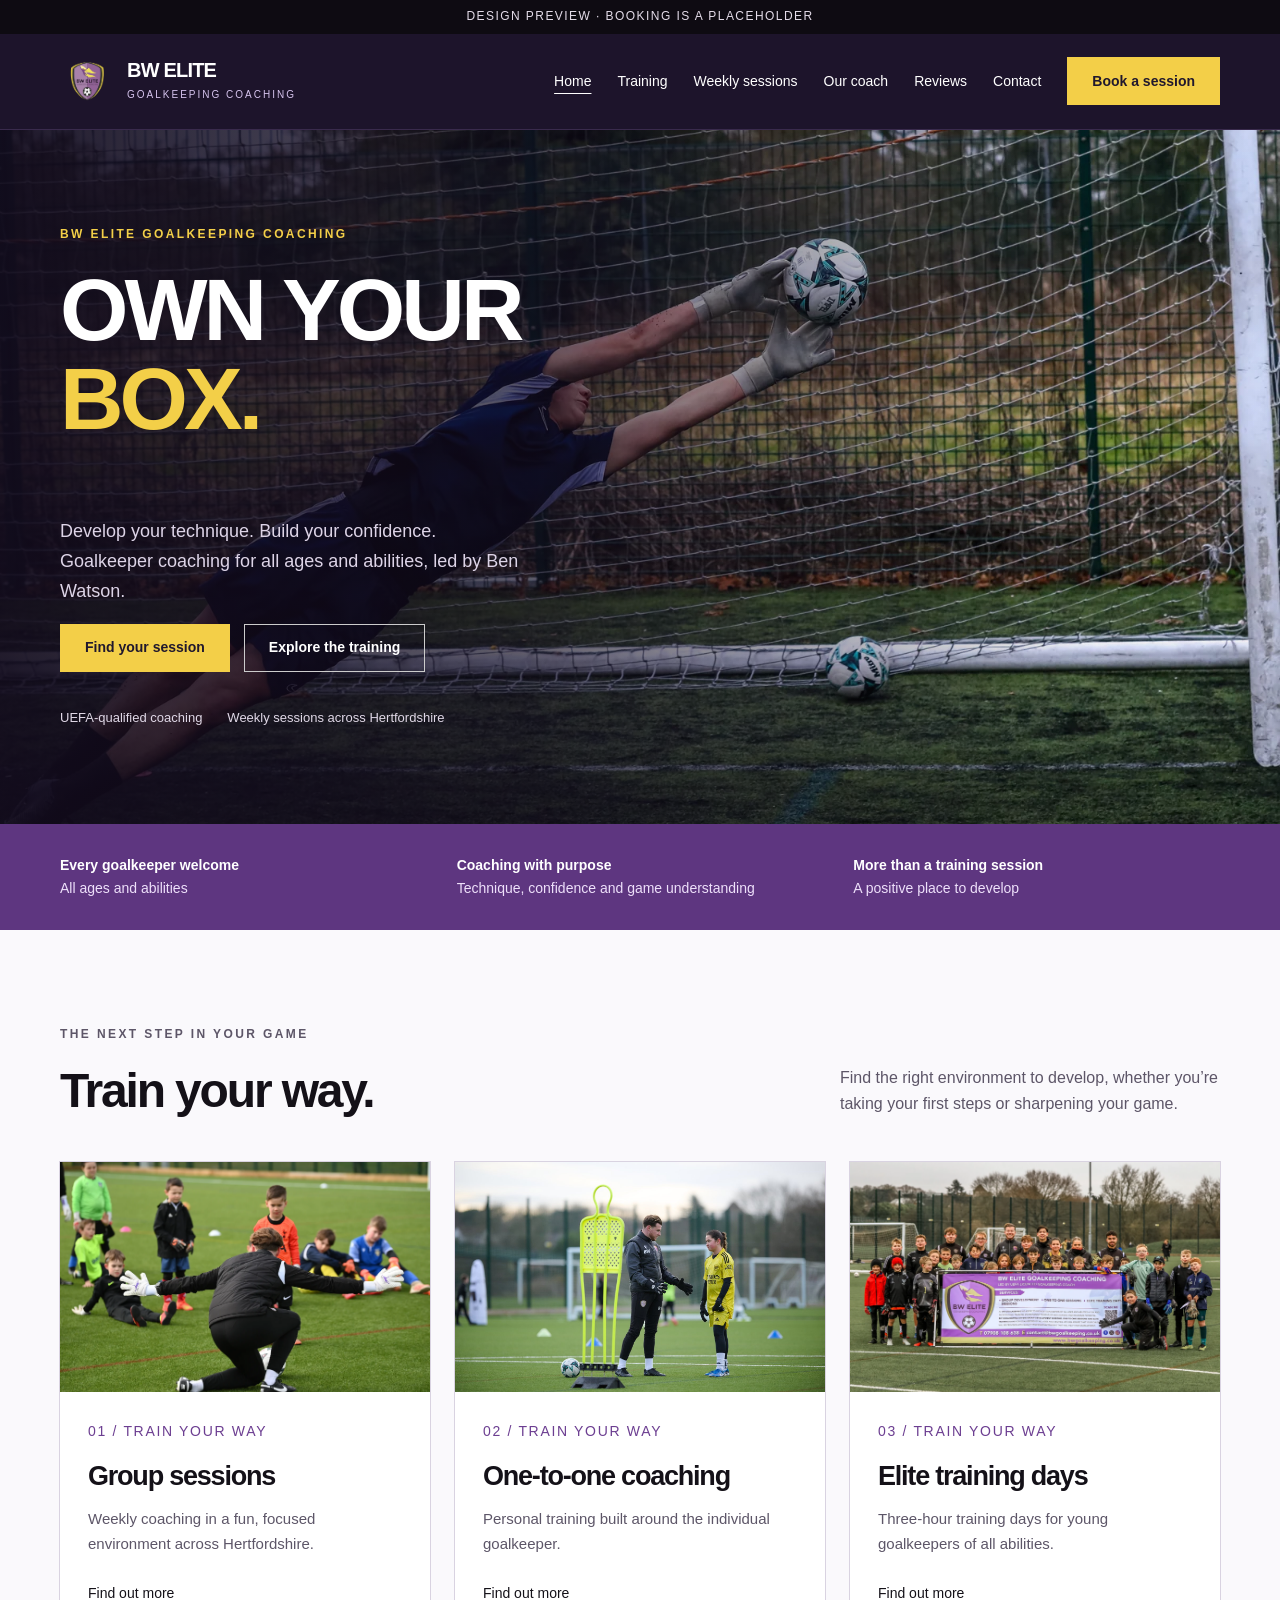
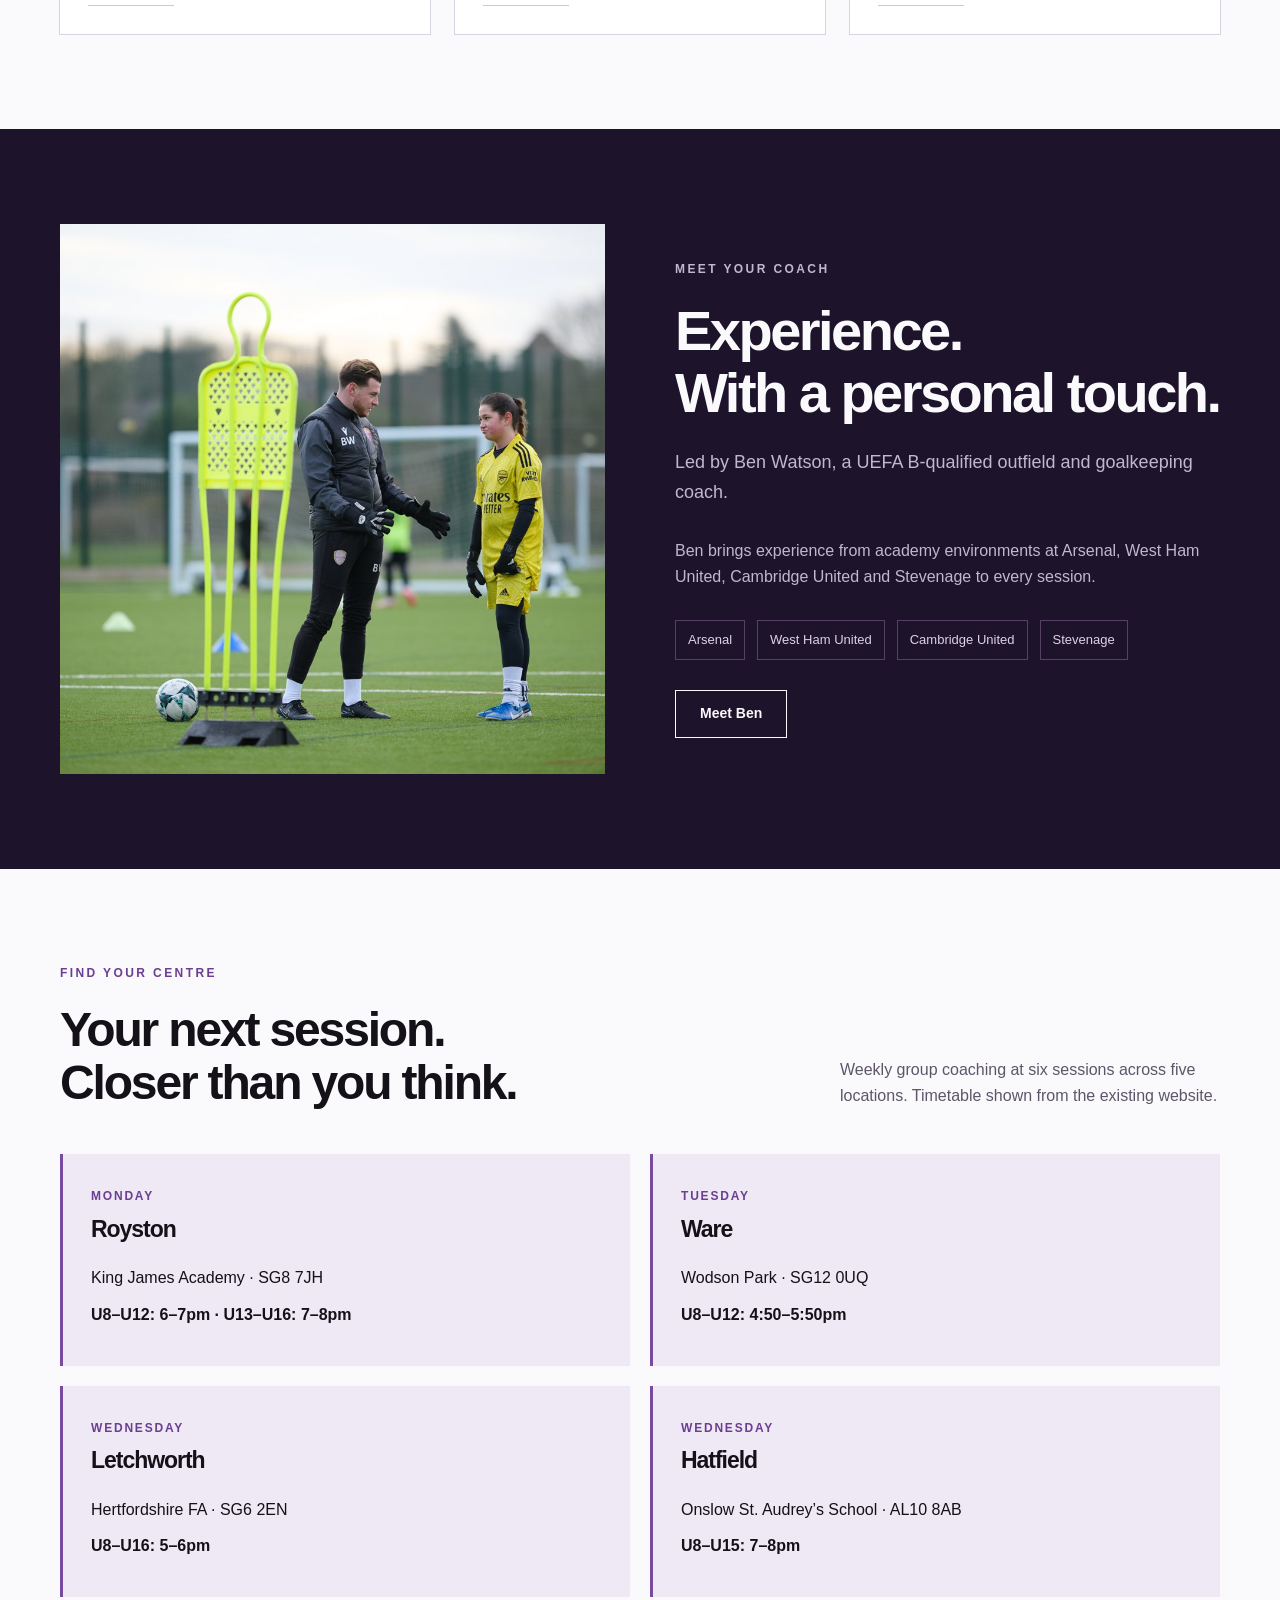
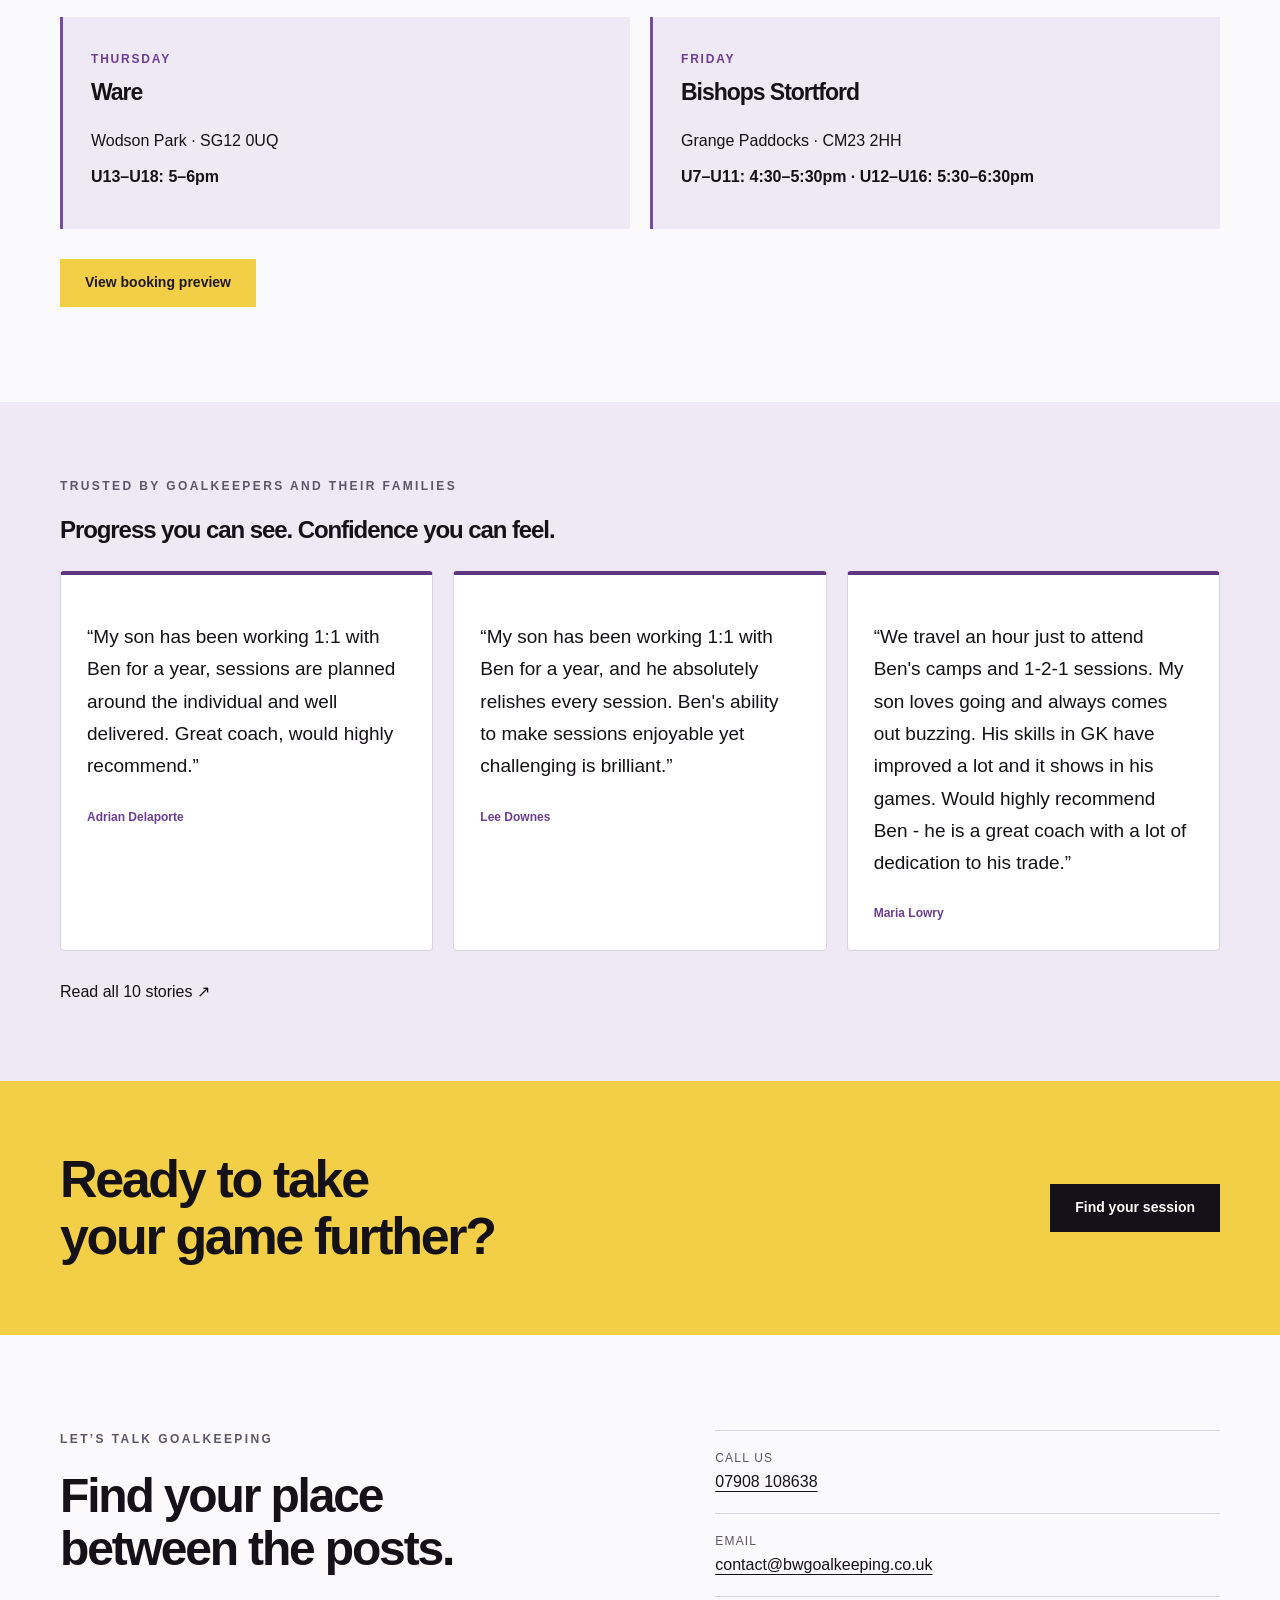
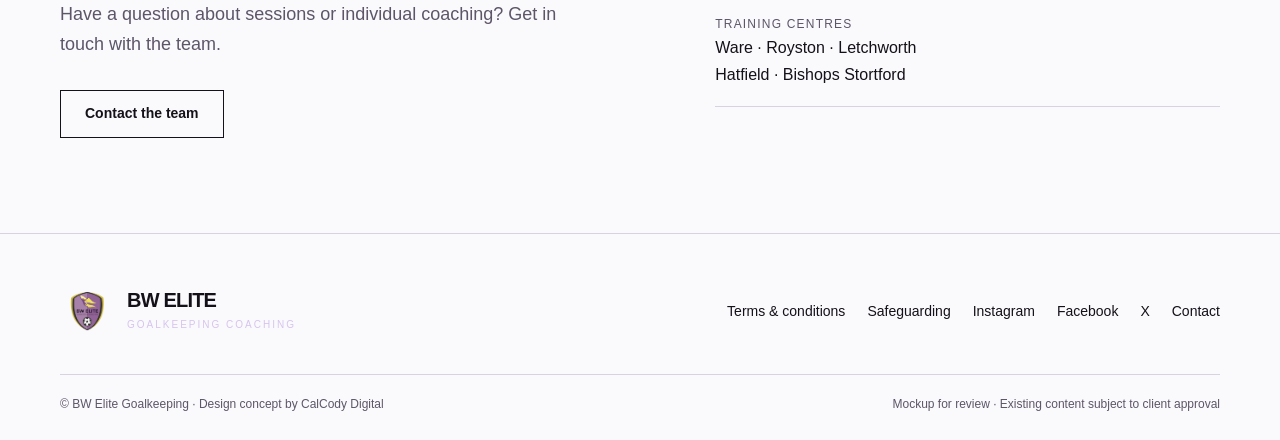
==== commit d19882f4: "Add Home to top navigation across all BW pages" ====
--- a/index.html
+++ b/index.html
@@ -1 +1 @@
-<!doctype html><html lang="en-GB"><head><meta charset="utf-8"><meta name="viewport" content="width=device-width,initial-scale=1"><meta name="robots" content="noindex,nofollow"><meta name="description" content="Goalkeeper coaching for all ages and abilities. Explore the BW Elite Goalkeeping design concept."><meta name="theme-color" content="#5e3680"><title>Own your box | BW Elite Goalkeeping</title><link rel="icon" href="data:image/svg+xml,%3Csvg%20xmlns%3D%22http%3A//www.w3.org/2000/svg%22%20viewBox%3D%220%200%2064%2064%22%3E%3Crect%20width%3D%2264%22%20height%3D%2264%22%20rx%3D%228%22%20fill%3D%22%235e3680%22/%3E%3Ctext%20x%3D%2232%22%20y%3D%2243%22%20text-anchor%3D%22middle%22%20font-size%3D%2230%22%20font-family%3D%22Arial%22%20fill%3D%22white%22%3EBW%3C/text%3E%3C/svg%3E"><link rel="stylesheet" href="styles.css"><script src="script.js" defer></script></head><body class="bw"><a class="skip" href="#main">Skip to content</a><div class="preview-bar">Design preview · Booking is a placeholder</div><header class="site-header"><div class="wrap header-inner"><a class="brand" href="index.html" aria-label="BW Elite Goalkeeping home"><img src="assets/edd7eaf7ae22.webp" alt="BW Elite crest" class="" loading="eager" decoding="async"><span><strong>BW ELITE</strong><small>GOALKEEPING COACHING</small></span></a><button type="button" class="menu-toggle" aria-expanded="false" aria-controls="main-nav">Menu</button><nav class="nav" id="main-nav" aria-label="Main navigation"><a href="services.html">Training</a><a href="group-sessions.html">Weekly sessions</a><a href="about.html">Our coach</a><a href="reviews.html">Reviews</a><a href="contact.html">Contact</a><button class="button " type="button" data-book>Book a session</button></nav></div></header><main id="main"><section class="bw-hero"><img src="assets/07d8062b1c37.webp" alt="Goalkeeper making a diving save during BW Elite training" class="" loading="eager" decoding="async"><div class="wrap bw-copy"><span class="eyebrow">BW Elite Goalkeeping Coaching</span><h1>Own your<br><span>box.</span></h1><p>Develop your technique. Build your confidence. Goalkeeper coaching for all ages and abilities, led by Ben Watson.</p><div class="actions"><button class="button " type="button" data-book>Find your session</button><a class="button outline" href="services.html">Explore the training</a></div><div class="bw-subline"><span>UEFA-qualified coaching</span><span>Weekly sessions across Hertfordshire</span></div></div></section><div class="band"><div class="wrap band-inner"><div><strong>Every goalkeeper welcome</strong><span>All ages and abilities</span></div><div><strong>Coaching with purpose</strong><span>Technique, confidence and game understanding</span></div><div><strong>More than a training session</strong><span>A positive place to develop</span></div></div></div><section class="section bw-programmes"><div class="wrap"><div class="section-head"><div><span class="eyebrow">The next step in your game</span><h2>Train your way.</h2></div><p>Find the right environment to develop, whether you’re taking your first steps or sharpening your game.</p></div><div class="grid"><a class="card" href="group-sessions.html"><img src="assets/27d8efd137d9.webp" alt="Group sessions at BW Elite" class="" loading="lazy" decoding="async"><div><span class="number">01 / TRAIN YOUR WAY</span><h3>Group sessions</h3><p>Weekly coaching in a fun, focused environment across Hertfordshire.</p><span class="text-link">Find out more</span></div></a><a class="card" href="one-to-one.html"><img src="assets/7fd1551de164.jpg" alt="One-to-one coaching at BW Elite" class="" loading="lazy" decoding="async"><div><span class="number">02 / TRAIN YOUR WAY</span><h3>One-to-one coaching</h3><p>Personal training built around the individual goalkeeper.</p><span class="text-link">Find out more</span></div></a><a class="card" href="training-days.html"><img src="assets/783018076355.webp" alt="Elite training days at BW Elite" class="" loading="lazy" decoding="async"><div><span class="number">03 / TRAIN YOUR WAY</span><h3>Elite training days</h3><p>Three-hour training days for young goalkeepers of all abilities.</p><span class="text-link">Find out more</span></div></a></div></div></section><section class="section dark bw-coach"><div class="wrap split"><img src="assets/7fd1551de164.jpg" alt="Ben Watson coaching a young goalkeeper" class="photo" loading="lazy" decoding="async"><div><span class="eyebrow">Meet your coach</span><h2>Experience.<br>With a personal touch.</h2><p class="lede">Led by Ben Watson, a UEFA B-qualified outfield and goalkeeping coach.</p><p>Ben brings experience from academy environments at Arsenal, West Ham United, Cambridge United and Stevenage to every session.</p><div class="clubs"><span>Arsenal</span><span>West Ham United</span><span>Cambridge United</span><span>Stevenage</span></div><div style="margin-top:30px"><a class="button outline" href="about.html">Meet Ben</a></div></div></div></section><section class="section bw-locations"><div class="wrap"><div class="section-head"><div><span class="eyebrow">Find your centre</span><h2>Your next session.<br>Closer than you think.</h2></div><p>Weekly group coaching at six sessions across five locations. Timetable shown from the existing website.</p></div><div class="schedule"><article><span class="day">Monday</span><h3>Royston</h3><p>King James Academy · SG8 7JH</p><p><time>U8–U12: 6–7pm · U13–U16: 7–8pm</time></p></article><article><span class="day">Tuesday</span><h3>Ware</h3><p>Wodson Park · SG12 0UQ</p><p><time>U8–U12: 4:50–5:50pm</time></p></article><article><span class="day">Wednesday</span><h3>Letchworth</h3><p>Hertfordshire FA · SG6 2EN</p><p><time>U8–U16: 5–6pm</time></p></article><article><span class="day">Wednesday</span><h3>Hatfield</h3><p>Onslow St. Audrey’s School · AL10 8AB</p><p><time>U8–U15: 7–8pm</time></p></article><article><span class="day">Thursday</span><h3>Ware</h3><p>Wodson Park · SG12 0UQ</p><p><time>U13–U18: 5–6pm</time></p></article><article><span class="day">Friday</span><h3>Bishops Stortford</h3><p>Grange Paddocks · CM23 2HH</p><p><time>U7–U11: 4:30–5:30pm · U12–U16: 5:30–6:30pm</time></p></article></div><div style="margin-top:30px"><button class="button " type="button" data-book>View booking preview</button></div></div></section><section class="bw-review"><div class="wrap"><span class="eyebrow">Trusted by goalkeepers and their families</span><h2>Progress you can see. Confidence you can feel.</h2><div class="home-review-grid"><article class="review-card"><blockquote>“My son has been working 1:1 with Ben for a year, sessions are planned around the individual and well delivered. Great coach, would highly recommend.”</blockquote><cite>Adrian Delaporte</cite></article><article class="review-card"><blockquote>“My son has been working 1:1 with Ben for a year, and he absolutely relishes every session. Ben&#x27;s ability to make sessions enjoyable yet challenging is brilliant.”</blockquote><cite>Lee Downes</cite></article><article class="review-card"><blockquote>“We travel an hour just to attend Ben&#x27;s camps and 1-2-1 sessions. My son loves going and always comes out buzzing. His skills in GK have improved a lot and it shows in his games. Would highly recommend Ben - he is a great coach with a lot of dedication to his trade.”</blockquote><cite>Maria Lowry</cite></article></div><a class="text-link" href="reviews.html">Read all 10 stories <span aria-hidden="true">↗</span></a></div></section><section class="bw-callout"><div class="wrap"><h2>Ready to take<br>your game further?</h2><button class="button " type="button" data-book>Find your session</button></div></section><section class="section"><div class="wrap contact-block"><div><span class="eyebrow">Let’s talk goalkeeping</span><h2>Find your place<br>between the posts.</h2><p class="lede">Have a question about sessions or individual coaching? Get in touch with the team.</p><a class="button outline" href="contact.html">Contact the team</a></div><div class="contact-details"><div><small>Call us</small><a href="tel:07908108638">07908 108638</a></div><div><small>Email</small><a href="mailto:contact@bwgoalkeeping.co.uk">contact@bwgoalkeeping.co.uk</a></div><div><small>Training centres</small>Ware · Royston · Letchworth<br>Hatfield · Bishops Stortford</div></div></div></section></main><footer class="site-footer"><div class="wrap"><div class="footer-top"><a class="brand" href="index.html" aria-label="BW Elite Goalkeeping home"><img src="assets/edd7eaf7ae22.webp" alt="BW Elite crest" class="" loading="eager" decoding="async"><span><strong>BW ELITE</strong><small>GOALKEEPING COACHING</small></span></a><nav class="footer-links" aria-label="Footer navigation"><a href="assets/terms-and-conditions.pdf">Terms & conditions</a><a href="assets/safeguarding.pdf">Safeguarding</a><a href="https://www.instagram.com/bw_goalkeeping">Instagram</a><a href="https://www.facebook.com/bwgoalkeeping">Facebook</a><a href="https://www.x.com/bw_goalkeeping">X</a><a class="" href="contact.html">Contact</a></nav></div><div class="footer-bottom"><span>© BW Elite Goalkeeping · Design concept by CalCody Digital</span><span>Mockup for review · Existing content subject to client approval</span></div></div></footer><button class="button mobile-book" type="button" data-book>Book a session</button><dialog class="modal" id="booking-modal" aria-labelledby="modal-title"><button class="close" type="button" data-close aria-label="Close booking preview">×</button><span class="eyebrow">Booking preview</span><h2 id="modal-title">Your next visit starts here.</h2><p>This is a placeholder for the booking experience. Online booking will be connected when the website is approved.</p><p>No appointment has been made.</p><button class="button" type="button" data-close>Continue exploring</button></dialog></body></html>+<!doctype html><html lang="en-GB"><head><meta charset="utf-8"><meta name="viewport" content="width=device-width,initial-scale=1"><meta name="robots" content="noindex,nofollow"><meta name="description" content="Goalkeeper coaching for all ages and abilities. Explore the BW Elite Goalkeeping design concept."><meta name="theme-color" content="#5e3680"><title>Own your box | BW Elite Goalkeeping</title><link rel="icon" href="data:image/svg+xml,%3Csvg%20xmlns%3D%22http%3A//www.w3.org/2000/svg%22%20viewBox%3D%220%200%2064%2064%22%3E%3Crect%20width%3D%2264%22%20height%3D%2264%22%20rx%3D%228%22%20fill%3D%22%235e3680%22/%3E%3Ctext%20x%3D%2232%22%20y%3D%2243%22%20text-anchor%3D%22middle%22%20font-size%3D%2230%22%20font-family%3D%22Arial%22%20fill%3D%22white%22%3EBW%3C/text%3E%3C/svg%3E"><link rel="stylesheet" href="styles.css"><script src="script.js" defer></script></head><body class="bw"><a class="skip" href="#main">Skip to content</a><div class="preview-bar">Design preview · Booking is a placeholder</div><header class="site-header"><div class="wrap header-inner"><a class="brand" href="index.html" aria-label="BW Elite Goalkeeping home"><img src="assets/edd7eaf7ae22.webp" alt="BW Elite crest" class="" loading="eager" decoding="async"><span><strong>BW ELITE</strong><small>GOALKEEPING COACHING</small></span></a><button type="button" class="menu-toggle" aria-expanded="false" aria-controls="main-nav">Menu</button><nav class="nav" id="main-nav" aria-label="Main navigation"><a href="index.html" aria-current="page">Home</a><a href="services.html">Training</a><a href="group-sessions.html">Weekly sessions</a><a href="about.html">Our coach</a><a href="reviews.html">Reviews</a><a href="contact.html">Contact</a><button class="button " type="button" data-book>Book a session</button></nav></div></header><main id="main"><section class="bw-hero"><img src="assets/07d8062b1c37.webp" alt="Goalkeeper making a diving save during BW Elite training" class="" loading="eager" decoding="async"><div class="wrap bw-copy"><span class="eyebrow">BW Elite Goalkeeping Coaching</span><h1>Own your<br><span>box.</span></h1><p>Develop your technique. Build your confidence. Goalkeeper coaching for all ages and abilities, led by Ben Watson.</p><div class="actions"><button class="button " type="button" data-book>Find your session</button><a class="button outline" href="services.html">Explore the training</a></div><div class="bw-subline"><span>UEFA-qualified coaching</span><span>Weekly sessions across Hertfordshire</span></div></div></section><div class="band"><div class="wrap band-inner"><div><strong>Every goalkeeper welcome</strong><span>All ages and abilities</span></div><div><strong>Coaching with purpose</strong><span>Technique, confidence and game understanding</span></div><div><strong>More than a training session</strong><span>A positive place to develop</span></div></div></div><section class="section bw-programmes"><div class="wrap"><div class="section-head"><div><span class="eyebrow">The next step in your game</span><h2>Train your way.</h2></div><p>Find the right environment to develop, whether you’re taking your first steps or sharpening your game.</p></div><div class="grid"><a class="card" href="group-sessions.html"><img src="assets/27d8efd137d9.webp" alt="Group sessions at BW Elite" class="" loading="lazy" decoding="async"><div><span class="number">01 / TRAIN YOUR WAY</span><h3>Group sessions</h3><p>Weekly coaching in a fun, focused environment across Hertfordshire.</p><span class="text-link">Find out more</span></div></a><a class="card" href="one-to-one.html"><img src="assets/7fd1551de164.jpg" alt="One-to-one coaching at BW Elite" class="" loading="lazy" decoding="async"><div><span class="number">02 / TRAIN YOUR WAY</span><h3>One-to-one coaching</h3><p>Personal training built around the individual goalkeeper.</p><span class="text-link">Find out more</span></div></a><a class="card" href="training-days.html"><img src="assets/783018076355.webp" alt="Elite training days at BW Elite" class="" loading="lazy" decoding="async"><div><span class="number">03 / TRAIN YOUR WAY</span><h3>Elite training days</h3><p>Three-hour training days for young goalkeepers of all abilities.</p><span class="text-link">Find out more</span></div></a></div></div></section><section class="section dark bw-coach"><div class="wrap split"><img src="assets/7fd1551de164.jpg" alt="Ben Watson coaching a young goalkeeper" class="photo" loading="lazy" decoding="async"><div><span class="eyebrow">Meet your coach</span><h2>Experience.<br>With a personal touch.</h2><p class="lede">Led by Ben Watson, a UEFA B-qualified outfield and goalkeeping coach.</p><p>Ben brings experience from academy environments at Arsenal, West Ham United, Cambridge United and Stevenage to every session.</p><div class="clubs"><span>Arsenal</span><span>West Ham United</span><span>Cambridge United</span><span>Stevenage</span></div><div style="margin-top:30px"><a class="button outline" href="about.html">Meet Ben</a></div></div></div></section><section class="section bw-locations"><div class="wrap"><div class="section-head"><div><span class="eyebrow">Find your centre</span><h2>Your next session.<br>Closer than you think.</h2></div><p>Weekly group coaching at six sessions across five locations. Timetable shown from the existing website.</p></div><div class="schedule"><article><span class="day">Monday</span><h3>Royston</h3><p>King James Academy · SG8 7JH</p><p><time>U8–U12: 6–7pm · U13–U16: 7–8pm</time></p></article><article><span class="day">Tuesday</span><h3>Ware</h3><p>Wodson Park · SG12 0UQ</p><p><time>U8–U12: 4:50–5:50pm</time></p></article><article><span class="day">Wednesday</span><h3>Letchworth</h3><p>Hertfordshire FA · SG6 2EN</p><p><time>U8–U16: 5–6pm</time></p></article><article><span class="day">Wednesday</span><h3>Hatfield</h3><p>Onslow St. Audrey’s School · AL10 8AB</p><p><time>U8–U15: 7–8pm</time></p></article><article><span class="day">Thursday</span><h3>Ware</h3><p>Wodson Park · SG12 0UQ</p><p><time>U13–U18: 5–6pm</time></p></article><article><span class="day">Friday</span><h3>Bishops Stortford</h3><p>Grange Paddocks · CM23 2HH</p><p><time>U7–U11: 4:30–5:30pm · U12–U16: 5:30–6:30pm</time></p></article></div><div style="margin-top:30px"><button class="button " type="button" data-book>View booking preview</button></div></div></section><section class="bw-review"><div class="wrap"><span class="eyebrow">Trusted by goalkeepers and their families</span><h2>Progress you can see. Confidence you can feel.</h2><div class="home-review-grid"><article class="review-card"><blockquote>“My son has been working 1:1 with Ben for a year, sessions are planned around the individual and well delivered. Great coach, would highly recommend.”</blockquote><cite>Adrian Delaporte</cite></article><article class="review-card"><blockquote>“My son has been working 1:1 with Ben for a year, and he absolutely relishes every session. Ben&#x27;s ability to make sessions enjoyable yet challenging is brilliant.”</blockquote><cite>Lee Downes</cite></article><article class="review-card"><blockquote>“We travel an hour just to attend Ben&#x27;s camps and 1-2-1 sessions. My son loves going and always comes out buzzing. His skills in GK have improved a lot and it shows in his games. Would highly recommend Ben - he is a great coach with a lot of dedication to his trade.”</blockquote><cite>Maria Lowry</cite></article></div><a class="text-link" href="reviews.html">Read all 10 stories <span aria-hidden="true">↗</span></a></div></section><section class="bw-callout"><div class="wrap"><h2>Ready to take<br>your game further?</h2><button class="button " type="button" data-book>Find your session</button></div></section><section class="section"><div class="wrap contact-block"><div><span class="eyebrow">Let’s talk goalkeeping</span><h2>Find your place<br>between the posts.</h2><p class="lede">Have a question about sessions or individual coaching? Get in touch with the team.</p><a class="button outline" href="contact.html">Contact the team</a></div><div class="contact-details"><div><small>Call us</small><a href="tel:07908108638">07908 108638</a></div><div><small>Email</small><a href="mailto:contact@bwgoalkeeping.co.uk">contact@bwgoalkeeping.co.uk</a></div><div><small>Training centres</small>Ware · Royston · Letchworth<br>Hatfield · Bishops Stortford</div></div></div></section></main><footer class="site-footer"><div class="wrap"><div class="footer-top"><a class="brand" href="index.html" aria-label="BW Elite Goalkeeping home"><img src="assets/edd7eaf7ae22.webp" alt="BW Elite crest" class="" loading="eager" decoding="async"><span><strong>BW ELITE</strong><small>GOALKEEPING COACHING</small></span></a><nav class="footer-links" aria-label="Footer navigation"><a href="assets/terms-and-conditions.pdf">Terms & conditions</a><a href="assets/safeguarding.pdf">Safeguarding</a><a href="https://www.instagram.com/bw_goalkeeping">Instagram</a><a href="https://www.facebook.com/bwgoalkeeping">Facebook</a><a href="https://www.x.com/bw_goalkeeping">X</a><a class="" href="contact.html">Contact</a></nav></div><div class="footer-bottom"><span>© BW Elite Goalkeeping · Design concept by CalCody Digital</span><span>Mockup for review · Existing content subject to client approval</span></div></div></footer><button class="button mobile-book" type="button" data-book>Book a session</button><dialog class="modal" id="booking-modal" aria-labelledby="modal-title"><button class="close" type="button" data-close aria-label="Close booking preview">×</button><span class="eyebrow">Booking preview</span><h2 id="modal-title">Your next visit starts here.</h2><p>This is a placeholder for the booking experience. Online booking will be connected when the website is approved.</p><p>No appointment has been made.</p><button class="button" type="button" data-close>Continue exploring</button></dialog></body></html>
--- a/styles.css
+++ b/styles.css
@@ -15,3 +15,6 @@
 .video-toggle{position:absolute;right:24px;bottom:20px;background:#1d142bd9;color:white;border:1px solid #b5a8c1;padding:10px 16px;border-radius:100px;font:inherit;font-size:13px;cursor:pointer}.video-toggle[hidden]{display:none}
 .reviews-section{background:var(--soft)}.reviews-grid{display:grid;grid-template-columns:repeat(2,minmax(0,1fr));gap:24px;align-items:start}.review-card{padding:34px;background:white;border:1px solid var(--line);border-top:4px solid #5e3680;border-radius:4px}.review-mark{display:block;font-size:65px;line-height:.8;color:#6c3e91;font-family:Georgia,serif}.review-card blockquote{margin:20px 0;font-size:17px;line-height:1.7}.review-card blockquote p{margin:0 0 16px}.review-author{font-size:13px;font-weight:700;text-transform:uppercase;letter-spacing:.08em;color:#6c3e91;margin:24px 0 0}.home-review-grid{display:grid;grid-template-columns:repeat(3,minmax(0,1fr));gap:20px;margin:28px 0}.bw-review .home-review-grid blockquote{font-size:19px;font-weight:500}.bw-review .home-review-grid .review-card{padding:26px}.bw-review .home-review-grid cite{font-size:12px;font-weight:700;color:#6c3e91}
 @media(max-width:760px){.reviews-hero{min-height:520px}.reviews-hero-copy{padding-top:60px;padding-bottom:100px}.reviews-hero-copy>p{font-size:17px}.reviews-grid,.home-review-grid{grid-template-columns:1fr}.review-card{padding:26px}.video-toggle{right:20px}}
+
+/* Keep the expanded navigation comfortable on tablets. */
+@media (min-width:761px) and (max-width:1000px){.header-inner{min-height:78px}.menu-toggle{display:block;color:white;border-color:#625273}.nav{display:none;position:absolute;top:78px;left:0;right:0;background:#1d142b;padding:22px 28px;flex-direction:column;align-items:stretch;gap:0}.nav.open{display:flex}.nav a{padding:13px 0}.nav .button{margin-top:12px}}
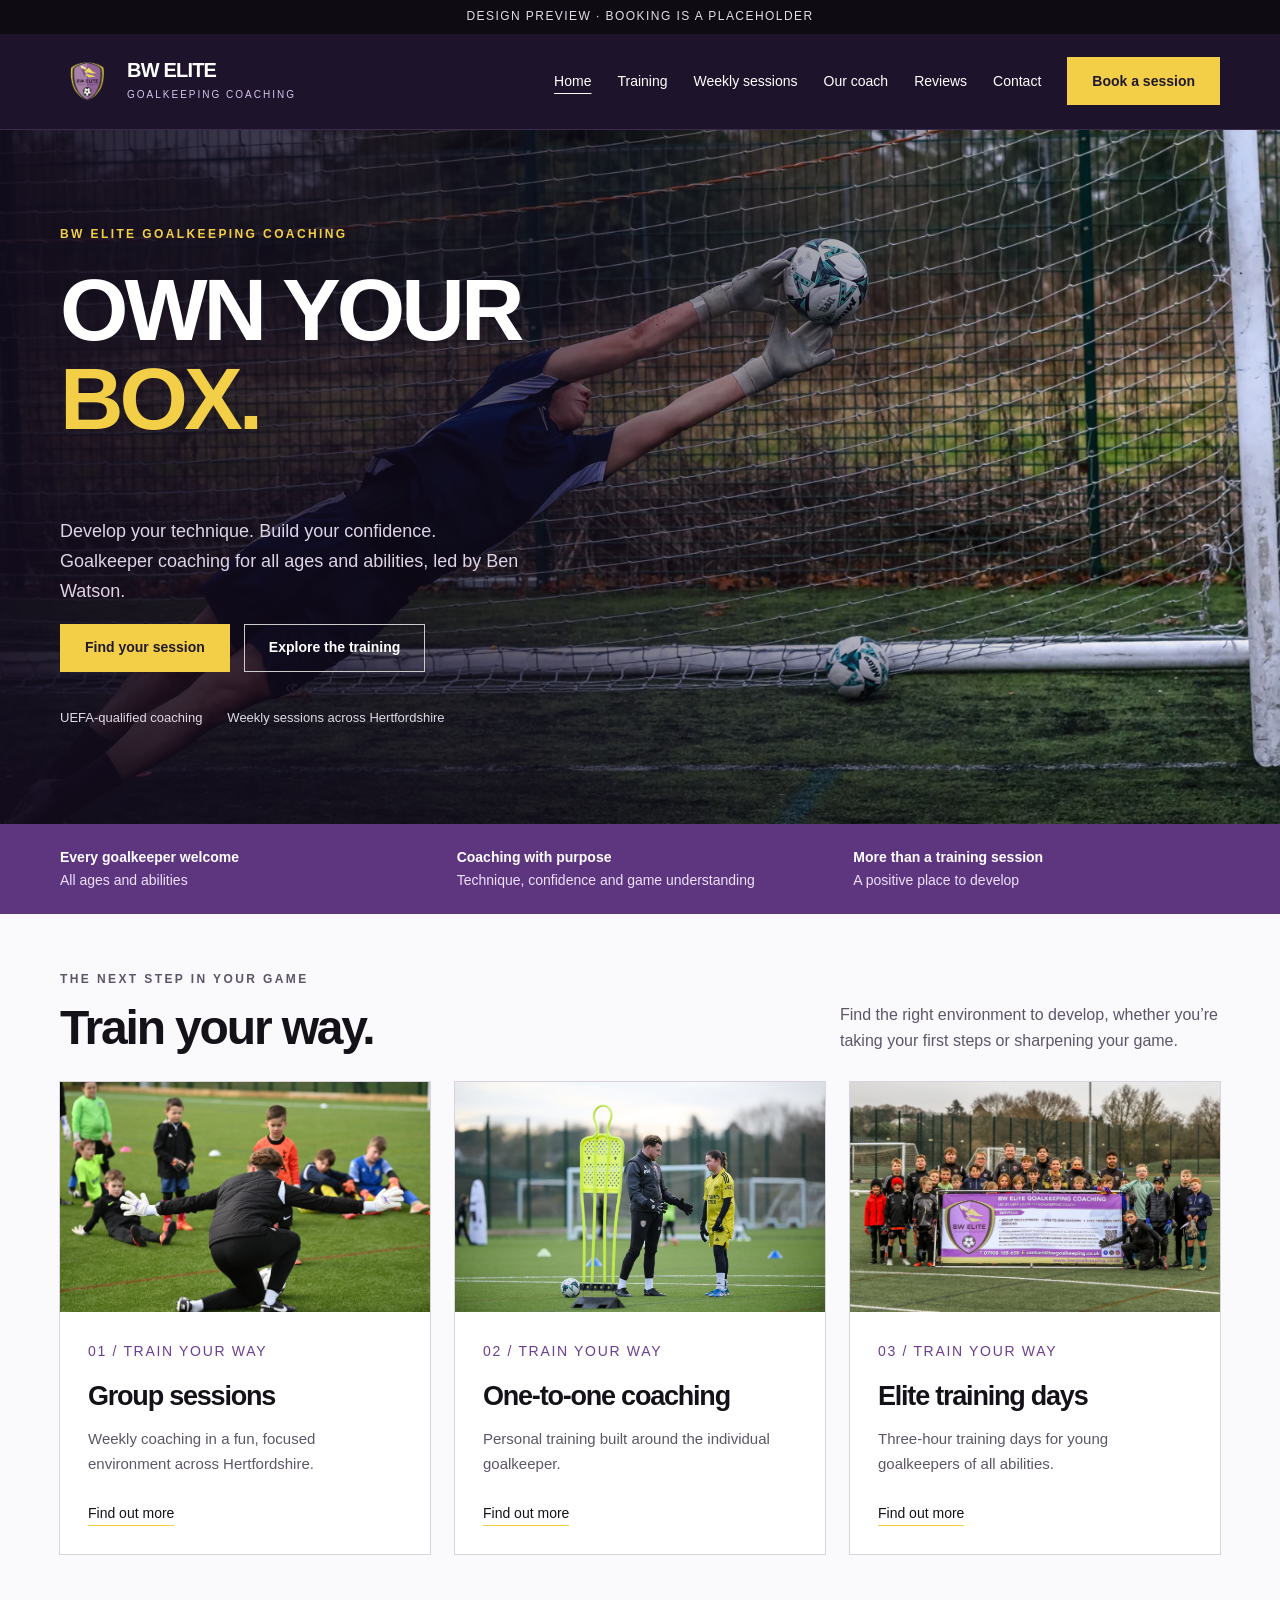
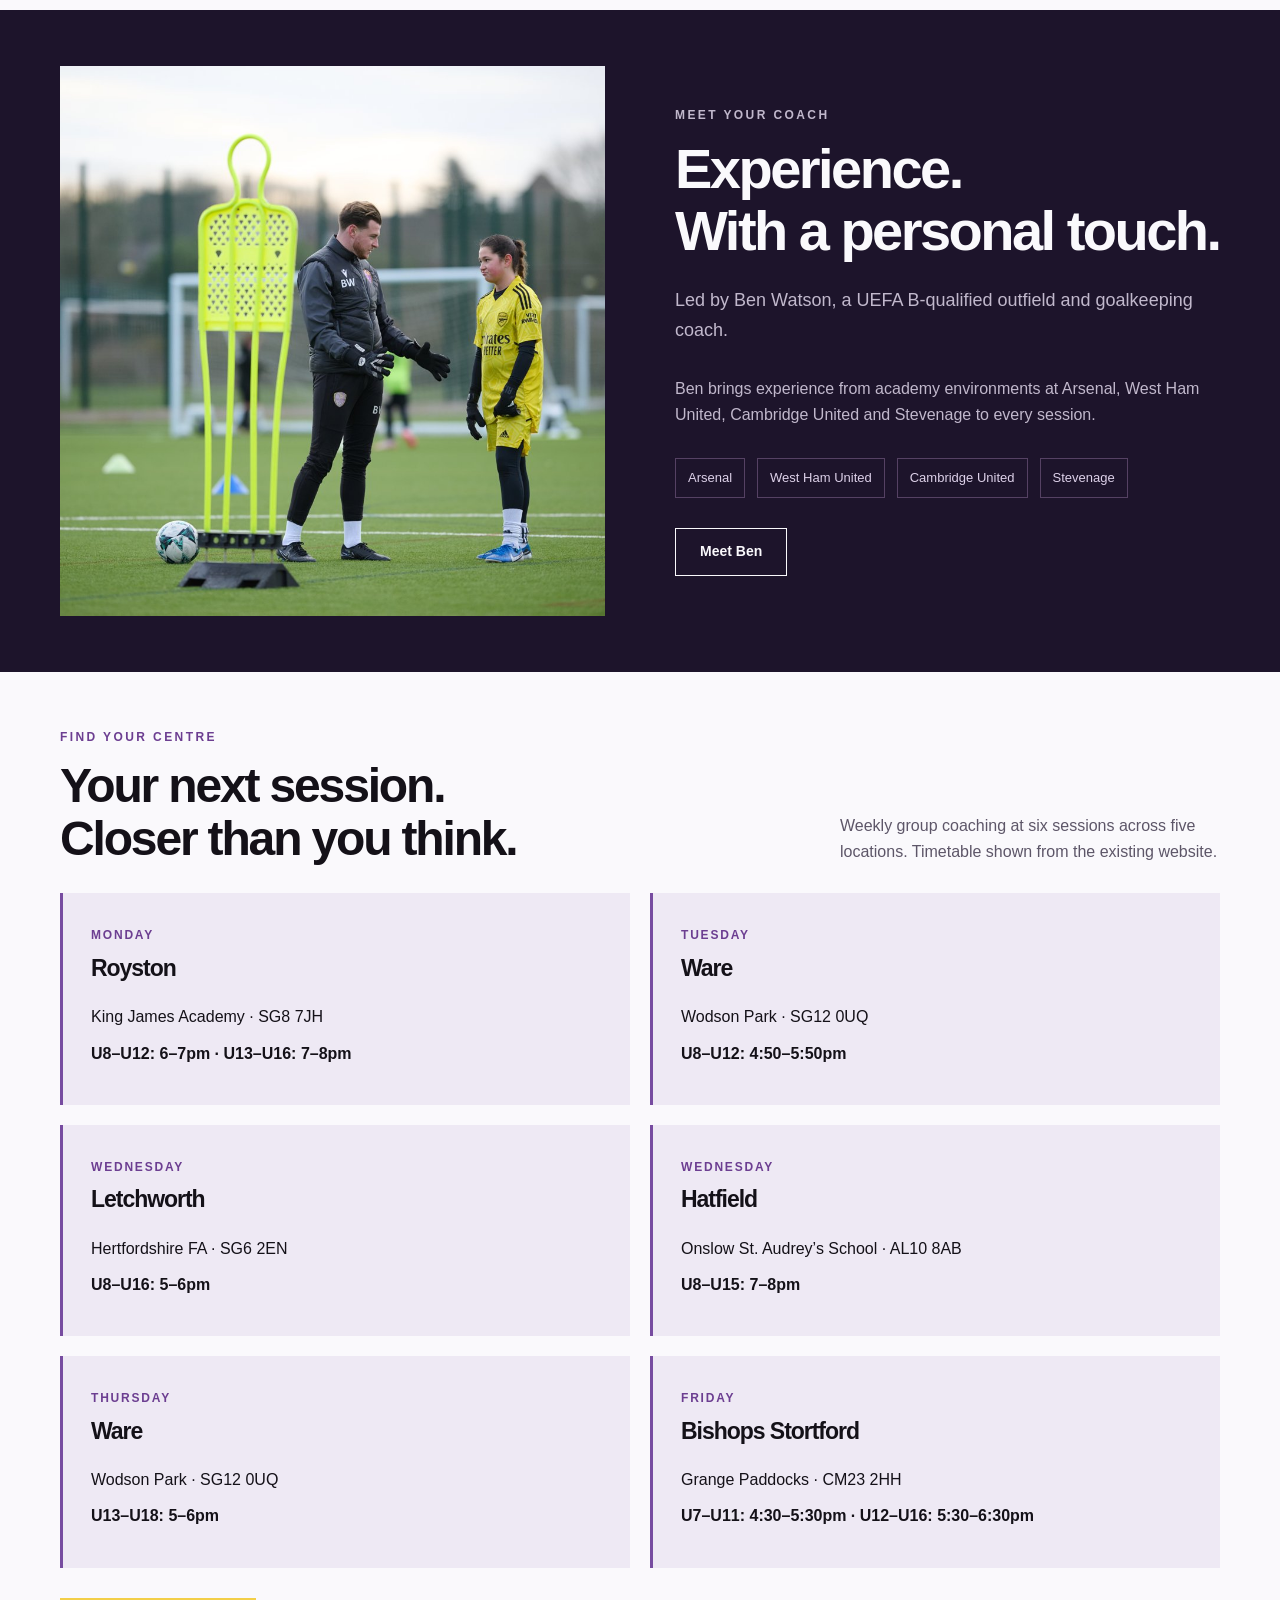
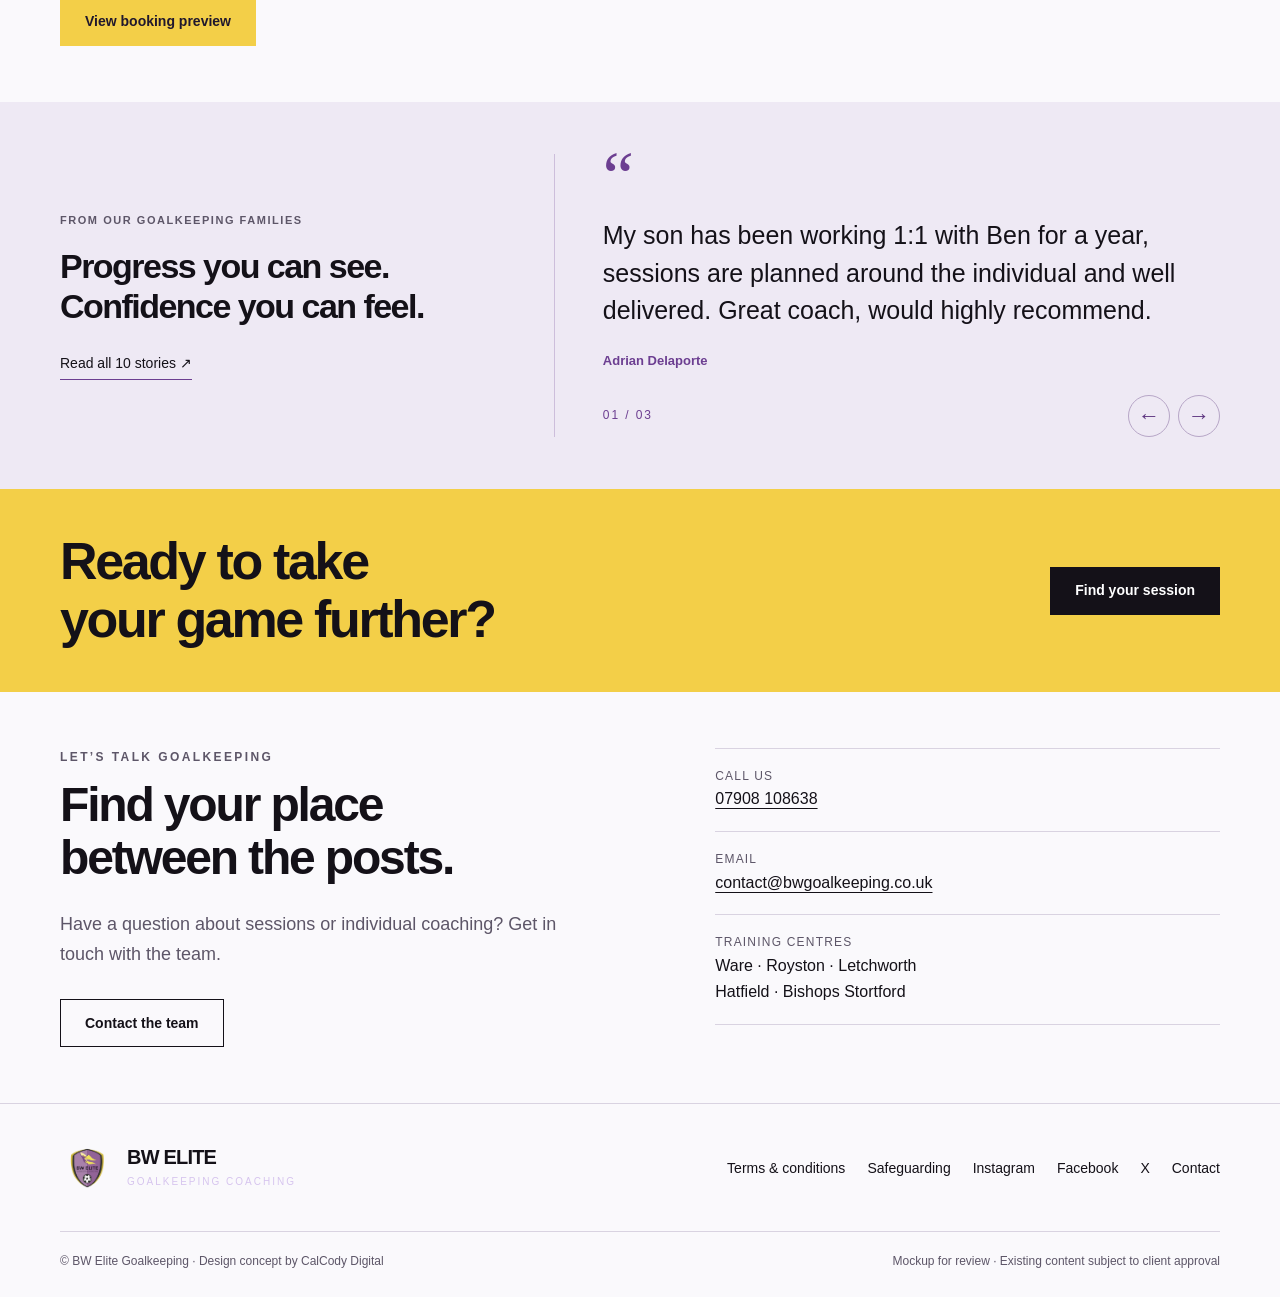
==== commit 564c566b: "Redesign homepage testimonials as a compact featured quote" ====
--- a/index.html
+++ b/index.html
@@ -1 +1 @@
-<!doctype html><html lang="en-GB"><head><meta charset="utf-8"><meta name="viewport" content="width=device-width,initial-scale=1"><meta name="robots" content="noindex,nofollow"><meta name="description" content="Goalkeeper coaching for all ages and abilities. Explore the BW Elite Goalkeeping design concept."><meta name="theme-color" content="#5e3680"><title>Own your box | BW Elite Goalkeeping</title><link rel="icon" href="data:image/svg+xml,%3Csvg%20xmlns%3D%22http%3A//www.w3.org/2000/svg%22%20viewBox%3D%220%200%2064%2064%22%3E%3Crect%20width%3D%2264%22%20height%3D%2264%22%20rx%3D%228%22%20fill%3D%22%235e3680%22/%3E%3Ctext%20x%3D%2232%22%20y%3D%2243%22%20text-anchor%3D%22middle%22%20font-size%3D%2230%22%20font-family%3D%22Arial%22%20fill%3D%22white%22%3EBW%3C/text%3E%3C/svg%3E"><link rel="stylesheet" href="styles.css"><script src="script.js" defer></script></head><body class="bw"><a class="skip" href="#main">Skip to content</a><div class="preview-bar">Design preview · Booking is a placeholder</div><header class="site-header"><div class="wrap header-inner"><a class="brand" href="index.html" aria-label="BW Elite Goalkeeping home"><img src="assets/edd7eaf7ae22.webp" alt="BW Elite crest" class="" loading="eager" decoding="async"><span><strong>BW ELITE</strong><small>GOALKEEPING COACHING</small></span></a><button type="button" class="menu-toggle" aria-expanded="false" aria-controls="main-nav">Menu</button><nav class="nav" id="main-nav" aria-label="Main navigation"><a href="index.html" aria-current="page">Home</a><a href="services.html">Training</a><a href="group-sessions.html">Weekly sessions</a><a href="about.html">Our coach</a><a href="reviews.html">Reviews</a><a href="contact.html">Contact</a><button class="button " type="button" data-book>Book a session</button></nav></div></header><main id="main"><section class="bw-hero"><img src="assets/07d8062b1c37.webp" alt="Goalkeeper making a diving save during BW Elite training" class="" loading="eager" decoding="async"><div class="wrap bw-copy"><span class="eyebrow">BW Elite Goalkeeping Coaching</span><h1>Own your<br><span>box.</span></h1><p>Develop your technique. Build your confidence. Goalkeeper coaching for all ages and abilities, led by Ben Watson.</p><div class="actions"><button class="button " type="button" data-book>Find your session</button><a class="button outline" href="services.html">Explore the training</a></div><div class="bw-subline"><span>UEFA-qualified coaching</span><span>Weekly sessions across Hertfordshire</span></div></div></section><div class="band"><div class="wrap band-inner"><div><strong>Every goalkeeper welcome</strong><span>All ages and abilities</span></div><div><strong>Coaching with purpose</strong><span>Technique, confidence and game understanding</span></div><div><strong>More than a training session</strong><span>A positive place to develop</span></div></div></div><section class="section bw-programmes"><div class="wrap"><div class="section-head"><div><span class="eyebrow">The next step in your game</span><h2>Train your way.</h2></div><p>Find the right environment to develop, whether you’re taking your first steps or sharpening your game.</p></div><div class="grid"><a class="card" href="group-sessions.html"><img src="assets/27d8efd137d9.webp" alt="Group sessions at BW Elite" class="" loading="lazy" decoding="async"><div><span class="number">01 / TRAIN YOUR WAY</span><h3>Group sessions</h3><p>Weekly coaching in a fun, focused environment across Hertfordshire.</p><span class="text-link">Find out more</span></div></a><a class="card" href="one-to-one.html"><img src="assets/7fd1551de164.jpg" alt="One-to-one coaching at BW Elite" class="" loading="lazy" decoding="async"><div><span class="number">02 / TRAIN YOUR WAY</span><h3>One-to-one coaching</h3><p>Personal training built around the individual goalkeeper.</p><span class="text-link">Find out more</span></div></a><a class="card" href="training-days.html"><img src="assets/783018076355.webp" alt="Elite training days at BW Elite" class="" loading="lazy" decoding="async"><div><span class="number">03 / TRAIN YOUR WAY</span><h3>Elite training days</h3><p>Three-hour training days for young goalkeepers of all abilities.</p><span class="text-link">Find out more</span></div></a></div></div></section><section class="section dark bw-coach"><div class="wrap split"><img src="assets/7fd1551de164.jpg" alt="Ben Watson coaching a young goalkeeper" class="photo" loading="lazy" decoding="async"><div><span class="eyebrow">Meet your coach</span><h2>Experience.<br>With a personal touch.</h2><p class="lede">Led by Ben Watson, a UEFA B-qualified outfield and goalkeeping coach.</p><p>Ben brings experience from academy environments at Arsenal, West Ham United, Cambridge United and Stevenage to every session.</p><div class="clubs"><span>Arsenal</span><span>West Ham United</span><span>Cambridge United</span><span>Stevenage</span></div><div style="margin-top:30px"><a class="button outline" href="about.html">Meet Ben</a></div></div></div></section><section class="section bw-locations"><div class="wrap"><div class="section-head"><div><span class="eyebrow">Find your centre</span><h2>Your next session.<br>Closer than you think.</h2></div><p>Weekly group coaching at six sessions across five locations. Timetable shown from the existing website.</p></div><div class="schedule"><article><span class="day">Monday</span><h3>Royston</h3><p>King James Academy · SG8 7JH</p><p><time>U8–U12: 6–7pm · U13–U16: 7–8pm</time></p></article><article><span class="day">Tuesday</span><h3>Ware</h3><p>Wodson Park · SG12 0UQ</p><p><time>U8–U12: 4:50–5:50pm</time></p></article><article><span class="day">Wednesday</span><h3>Letchworth</h3><p>Hertfordshire FA · SG6 2EN</p><p><time>U8–U16: 5–6pm</time></p></article><article><span class="day">Wednesday</span><h3>Hatfield</h3><p>Onslow St. Audrey’s School · AL10 8AB</p><p><time>U8–U15: 7–8pm</time></p></article><article><span class="day">Thursday</span><h3>Ware</h3><p>Wodson Park · SG12 0UQ</p><p><time>U13–U18: 5–6pm</time></p></article><article><span class="day">Friday</span><h3>Bishops Stortford</h3><p>Grange Paddocks · CM23 2HH</p><p><time>U7–U11: 4:30–5:30pm · U12–U16: 5:30–6:30pm</time></p></article></div><div style="margin-top:30px"><button class="button " type="button" data-book>View booking preview</button></div></div></section><section class="bw-review"><div class="wrap"><span class="eyebrow">Trusted by goalkeepers and their families</span><h2>Progress you can see. Confidence you can feel.</h2><div class="home-review-grid"><article class="review-card"><blockquote>“My son has been working 1:1 with Ben for a year, sessions are planned around the individual and well delivered. Great coach, would highly recommend.”</blockquote><cite>Adrian Delaporte</cite></article><article class="review-card"><blockquote>“My son has been working 1:1 with Ben for a year, and he absolutely relishes every session. Ben&#x27;s ability to make sessions enjoyable yet challenging is brilliant.”</blockquote><cite>Lee Downes</cite></article><article class="review-card"><blockquote>“We travel an hour just to attend Ben&#x27;s camps and 1-2-1 sessions. My son loves going and always comes out buzzing. His skills in GK have improved a lot and it shows in his games. Would highly recommend Ben - he is a great coach with a lot of dedication to his trade.”</blockquote><cite>Maria Lowry</cite></article></div><a class="text-link" href="reviews.html">Read all 10 stories <span aria-hidden="true">↗</span></a></div></section><section class="bw-callout"><div class="wrap"><h2>Ready to take<br>your game further?</h2><button class="button " type="button" data-book>Find your session</button></div></section><section class="section"><div class="wrap contact-block"><div><span class="eyebrow">Let’s talk goalkeeping</span><h2>Find your place<br>between the posts.</h2><p class="lede">Have a question about sessions or individual coaching? Get in touch with the team.</p><a class="button outline" href="contact.html">Contact the team</a></div><div class="contact-details"><div><small>Call us</small><a href="tel:07908108638">07908 108638</a></div><div><small>Email</small><a href="mailto:contact@bwgoalkeeping.co.uk">contact@bwgoalkeeping.co.uk</a></div><div><small>Training centres</small>Ware · Royston · Letchworth<br>Hatfield · Bishops Stortford</div></div></div></section></main><footer class="site-footer"><div class="wrap"><div class="footer-top"><a class="brand" href="index.html" aria-label="BW Elite Goalkeeping home"><img src="assets/edd7eaf7ae22.webp" alt="BW Elite crest" class="" loading="eager" decoding="async"><span><strong>BW ELITE</strong><small>GOALKEEPING COACHING</small></span></a><nav class="footer-links" aria-label="Footer navigation"><a href="assets/terms-and-conditions.pdf">Terms & conditions</a><a href="assets/safeguarding.pdf">Safeguarding</a><a href="https://www.instagram.com/bw_goalkeeping">Instagram</a><a href="https://www.facebook.com/bwgoalkeeping">Facebook</a><a href="https://www.x.com/bw_goalkeeping">X</a><a class="" href="contact.html">Contact</a></nav></div><div class="footer-bottom"><span>© BW Elite Goalkeeping · Design concept by CalCody Digital</span><span>Mockup for review · Existing content subject to client approval</span></div></div></footer><button class="button mobile-book" type="button" data-book>Book a session</button><dialog class="modal" id="booking-modal" aria-labelledby="modal-title"><button class="close" type="button" data-close aria-label="Close booking preview">×</button><span class="eyebrow">Booking preview</span><h2 id="modal-title">Your next visit starts here.</h2><p>This is a placeholder for the booking experience. Online booking will be connected when the website is approved.</p><p>No appointment has been made.</p><button class="button" type="button" data-close>Continue exploring</button></dialog></body></html>+<!doctype html><html lang="en-GB"><head><meta charset="utf-8"><meta name="viewport" content="width=device-width,initial-scale=1"><meta name="robots" content="noindex,nofollow"><meta name="description" content="Goalkeeper coaching for all ages and abilities. Explore the BW Elite Goalkeeping design concept."><meta name="theme-color" content="#5e3680"><title>Own your box | BW Elite Goalkeeping</title><link rel="icon" href="data:image/svg+xml,%3Csvg%20xmlns%3D%22http%3A//www.w3.org/2000/svg%22%20viewBox%3D%220%200%2064%2064%22%3E%3Crect%20width%3D%2264%22%20height%3D%2264%22%20rx%3D%228%22%20fill%3D%22%235e3680%22/%3E%3Ctext%20x%3D%2232%22%20y%3D%2243%22%20text-anchor%3D%22middle%22%20font-size%3D%2230%22%20font-family%3D%22Arial%22%20fill%3D%22white%22%3EBW%3C/text%3E%3C/svg%3E"><link rel="stylesheet" href="styles.css"><script src="script.js" defer></script></head><body class="bw"><a class="skip" href="#main">Skip to content</a><div class="preview-bar">Design preview · Booking is a placeholder</div><header class="site-header"><div class="wrap header-inner"><a class="brand" href="index.html" aria-label="BW Elite Goalkeeping home"><img src="assets/edd7eaf7ae22.webp" alt="BW Elite crest" class="" loading="eager" decoding="async"><span><strong>BW ELITE</strong><small>GOALKEEPING COACHING</small></span></a><button type="button" class="menu-toggle" aria-expanded="false" aria-controls="main-nav">Menu</button><nav class="nav" id="main-nav" aria-label="Main navigation"><a href="index.html" aria-current="page">Home</a><a href="services.html">Training</a><a href="group-sessions.html">Weekly sessions</a><a href="about.html">Our coach</a><a href="reviews.html">Reviews</a><a href="contact.html">Contact</a><button class="button " type="button" data-book>Book a session</button></nav></div></header><main id="main"><section class="bw-hero"><img src="assets/07d8062b1c37.webp" alt="Goalkeeper making a diving save during BW Elite training" class="" loading="eager" decoding="async"><div class="wrap bw-copy"><span class="eyebrow">BW Elite Goalkeeping Coaching</span><h1>Own your<br><span>box.</span></h1><p>Develop your technique. Build your confidence. Goalkeeper coaching for all ages and abilities, led by Ben Watson.</p><div class="actions"><button class="button " type="button" data-book>Find your session</button><a class="button outline" href="services.html">Explore the training</a></div><div class="bw-subline"><span>UEFA-qualified coaching</span><span>Weekly sessions across Hertfordshire</span></div></div></section><div class="band"><div class="wrap band-inner"><div><strong>Every goalkeeper welcome</strong><span>All ages and abilities</span></div><div><strong>Coaching with purpose</strong><span>Technique, confidence and game understanding</span></div><div><strong>More than a training session</strong><span>A positive place to develop</span></div></div></div><section class="section bw-programmes"><div class="wrap"><div class="section-head"><div><span class="eyebrow">The next step in your game</span><h2>Train your way.</h2></div><p>Find the right environment to develop, whether you’re taking your first steps or sharpening your game.</p></div><div class="grid"><a class="card" href="group-sessions.html"><img src="assets/27d8efd137d9.webp" alt="Group sessions at BW Elite" class="" loading="lazy" decoding="async"><div><span class="number">01 / TRAIN YOUR WAY</span><h3>Group sessions</h3><p>Weekly coaching in a fun, focused environment across Hertfordshire.</p><span class="text-link">Find out more</span></div></a><a class="card" href="one-to-one.html"><img src="assets/7fd1551de164.jpg" alt="One-to-one coaching at BW Elite" class="" loading="lazy" decoding="async"><div><span class="number">02 / TRAIN YOUR WAY</span><h3>One-to-one coaching</h3><p>Personal training built around the individual goalkeeper.</p><span class="text-link">Find out more</span></div></a><a class="card" href="training-days.html"><img src="assets/783018076355.webp" alt="Elite training days at BW Elite" class="" loading="lazy" decoding="async"><div><span class="number">03 / TRAIN YOUR WAY</span><h3>Elite training days</h3><p>Three-hour training days for young goalkeepers of all abilities.</p><span class="text-link">Find out more</span></div></a></div></div></section><section class="section dark bw-coach"><div class="wrap split"><img src="assets/7fd1551de164.jpg" alt="Ben Watson coaching a young goalkeeper" class="photo" loading="lazy" decoding="async"><div><span class="eyebrow">Meet your coach</span><h2>Experience.<br>With a personal touch.</h2><p class="lede">Led by Ben Watson, a UEFA B-qualified outfield and goalkeeping coach.</p><p>Ben brings experience from academy environments at Arsenal, West Ham United, Cambridge United and Stevenage to every session.</p><div class="clubs"><span>Arsenal</span><span>West Ham United</span><span>Cambridge United</span><span>Stevenage</span></div><div style="margin-top:30px"><a class="button outline" href="about.html">Meet Ben</a></div></div></div></section><section class="section bw-locations"><div class="wrap"><div class="section-head"><div><span class="eyebrow">Find your centre</span><h2>Your next session.<br>Closer than you think.</h2></div><p>Weekly group coaching at six sessions across five locations. Timetable shown from the existing website.</p></div><div class="schedule"><article><span class="day">Monday</span><h3>Royston</h3><p>King James Academy · SG8 7JH</p><p><time>U8–U12: 6–7pm · U13–U16: 7–8pm</time></p></article><article><span class="day">Tuesday</span><h3>Ware</h3><p>Wodson Park · SG12 0UQ</p><p><time>U8–U12: 4:50–5:50pm</time></p></article><article><span class="day">Wednesday</span><h3>Letchworth</h3><p>Hertfordshire FA · SG6 2EN</p><p><time>U8–U16: 5–6pm</time></p></article><article><span class="day">Wednesday</span><h3>Hatfield</h3><p>Onslow St. Audrey’s School · AL10 8AB</p><p><time>U8–U15: 7–8pm</time></p></article><article><span class="day">Thursday</span><h3>Ware</h3><p>Wodson Park · SG12 0UQ</p><p><time>U13–U18: 5–6pm</time></p></article><article><span class="day">Friday</span><h3>Bishops Stortford</h3><p>Grange Paddocks · CM23 2HH</p><p><time>U7–U11: 4:30–5:30pm · U12–U16: 5:30–6:30pm</time></p></article></div><div style="margin-top:30px"><button class="button " type="button" data-book>View booking preview</button></div></div></section><section class="bw-review" aria-labelledby="family-review-title"><div class="wrap testimonial-layout"><div class="testimonial-heading"><span class="eyebrow">From our goalkeeping families</span><h2 id="family-review-title">Progress you can see.<br>Confidence you can feel.</h2><a class="text-link" href="reviews.html">Read all 10 stories <span aria-hidden="true">↗</span></a></div><div class="testimonial-feature" role="region" aria-label="Featured family reviews" data-testimonials><span class="testimonial-quote-mark" aria-hidden="true">“</span><div class="testimonial-slides" aria-live="polite" aria-atomic="true"><figure class="testimonial-slide"><blockquote>My son has been working 1:1 with Ben for a year, sessions are planned around the individual and well delivered. Great coach, would highly recommend.</blockquote><figcaption>Adrian Delaporte</figcaption></figure><figure class="testimonial-slide"><blockquote>My son has been working 1:1 with Ben for a year, and he absolutely relishes every session. Ben's ability to make sessions enjoyable yet challenging is brilliant.</blockquote><figcaption>Lee Downes</figcaption></figure><figure class="testimonial-slide"><blockquote>We travel an hour just to attend Ben's camps and 1-2-1 sessions. My son loves going and always comes out buzzing.</blockquote><figcaption>Maria Lowry</figcaption></figure></div><div class="testimonial-controls" hidden><span class="testimonial-count" aria-hidden="true">01 / 03</span><div><button type="button" data-review-prev aria-label="Previous testimonial">←</button><button type="button" data-review-next aria-label="Next testimonial">→</button></div></div></div></div></section><section class="bw-callout"><div class="wrap"><h2>Ready to take<br>your game further?</h2><button class="button " type="button" data-book>Find your session</button></div></section><section class="section"><div class="wrap contact-block"><div><span class="eyebrow">Let’s talk goalkeeping</span><h2>Find your place<br>between the posts.</h2><p class="lede">Have a question about sessions or individual coaching? Get in touch with the team.</p><a class="button outline" href="contact.html">Contact the team</a></div><div class="contact-details"><div><small>Call us</small><a href="tel:07908108638">07908 108638</a></div><div><small>Email</small><a href="mailto:contact@bwgoalkeeping.co.uk">contact@bwgoalkeeping.co.uk</a></div><div><small>Training centres</small>Ware · Royston · Letchworth<br>Hatfield · Bishops Stortford</div></div></div></section></main><footer class="site-footer"><div class="wrap"><div class="footer-top"><a class="brand" href="index.html" aria-label="BW Elite Goalkeeping home"><img src="assets/edd7eaf7ae22.webp" alt="BW Elite crest" class="" loading="eager" decoding="async"><span><strong>BW ELITE</strong><small>GOALKEEPING COACHING</small></span></a><nav class="footer-links" aria-label="Footer navigation"><a href="assets/terms-and-conditions.pdf">Terms & conditions</a><a href="assets/safeguarding.pdf">Safeguarding</a><a href="https://www.instagram.com/bw_goalkeeping">Instagram</a><a href="https://www.facebook.com/bwgoalkeeping">Facebook</a><a href="https://www.x.com/bw_goalkeeping">X</a><a class="" href="contact.html">Contact</a></nav></div><div class="footer-bottom"><span>© BW Elite Goalkeeping · Design concept by CalCody Digital</span><span>Mockup for review · Existing content subject to client approval</span></div></div></footer><button class="button mobile-book" type="button" data-book>Book a session</button><dialog class="modal" id="booking-modal" aria-labelledby="modal-title"><button class="close" type="button" data-close aria-label="Close booking preview">×</button><span class="eyebrow">Booking preview</span><h2 id="modal-title">Your next visit starts here.</h2><p>This is a placeholder for the booking experience. Online booking will be connected when the website is approved.</p><p>No appointment has been made.</p><button class="button" type="button" data-close>Continue exploring</button></dialog></body></html>
--- a/styles.css
+++ b/styles.css
@@ -18,3 +18,41 @@
 
 /* Keep the expanded navigation comfortable on tablets. */
 @media (min-width:761px) and (max-width:1000px){.header-inner{min-height:78px}.menu-toggle{display:block;color:white;border-color:#625273}.nav{display:none;position:absolute;top:78px;left:0;right:0;background:#1d142b;padding:22px 28px;flex-direction:column;align-items:stretch;gap:0}.nav.open{display:flex}.nav a{padding:13px 0}.nav .button{margin-top:12px}}
+
+/* Tighter vertical rhythm across the BW pages. */
+.bw .section{padding:56px 0}
+.bw .section-head{margin-bottom:28px}
+.bw .section .eyebrow{margin-bottom:12px}
+.bw .band{padding:22px 0}
+.bw .bw-callout{padding:44px 0}
+.bw .bw-review{padding:52px 0}
+.bw .page-intro{padding:44px 0 38px}
+.bw .page-content{padding:40px 0 56px}
+.bw .site-footer{padding-top:32px}
+@media(max-width:760px){
+.bw .section{padding:36px 0}
+.bw .section-head{margin-bottom:24px}
+.bw .section-head p{margin-top:14px}
+.bw .bw-callout,.bw .bw-review{padding:36px 0}
+.bw .page-intro{padding:32px 0}
+.bw .page-content{padding:32px 0 40px}
+}
+
+/* A compact, featured family story on the homepage. */
+.testimonial-layout{display:grid;grid-template-columns:minmax(0,1fr) minmax(0,1.55fr);gap:64px;align-items:center}
+.testimonial-heading h2{font-size:34px;line-height:1.18;max-width:370px;margin:0 0 24px}
+.testimonial-heading .eyebrow{font-size:11px;letter-spacing:.14em;margin-bottom:16px}
+.testimonial-heading .text-link{display:inline-block;border-bottom:1px solid #6c3e91;padding-bottom:4px;font-size:14px}
+.testimonial-feature{position:relative;border-left:1px solid #cdbedb;padding-left:48px}
+.testimonial-quote-mark{display:block;font:70px/.65 Georgia,serif;color:#6c3e91;margin:0 0 18px}
+.testimonial-slide{margin:0 0 24px}
+.bw-review .testimonial-slide blockquote{font-size:25px;line-height:1.5;font-weight:500;margin:0 0 20px}
+.testimonial-slide figcaption{font-size:13px;font-weight:700;color:#6c3e91}
+.testimonial-slide[hidden],.testimonial-controls[hidden]{display:none}
+.testimonial-controls{display:flex;align-items:center;justify-content:space-between;margin-top:22px}
+.testimonial-controls>div{display:flex;gap:8px}
+.testimonial-controls button{width:42px;height:42px;border:1px solid #b7a6c7;border-radius:50%;background:transparent;color:#5e3680;font-size:22px;cursor:pointer}
+.testimonial-controls button:hover{background:#5e3680;border-color:#5e3680;color:white}
+.testimonial-count{font-size:12px;letter-spacing:.16em;color:#6c3e91}
+@media(max-width:1000px){.testimonial-layout{gap:32px}.testimonial-feature{padding-left:28px}.testimonial-heading h2{font-size:29px}.bw-review .testimonial-slide blockquote{font-size:22px}}
+@media(max-width:760px){.testimonial-layout{grid-template-columns:1fr;gap:28px}.testimonial-heading h2{max-width:100%;font-size:28px;margin-bottom:18px}.testimonial-feature{border-left:0;border-top:1px solid #cdbedb;padding:28px 0 0}.testimonial-quote-mark{font-size:55px;margin-bottom:16px}.bw-review .testimonial-slide blockquote{font-size:21px}}
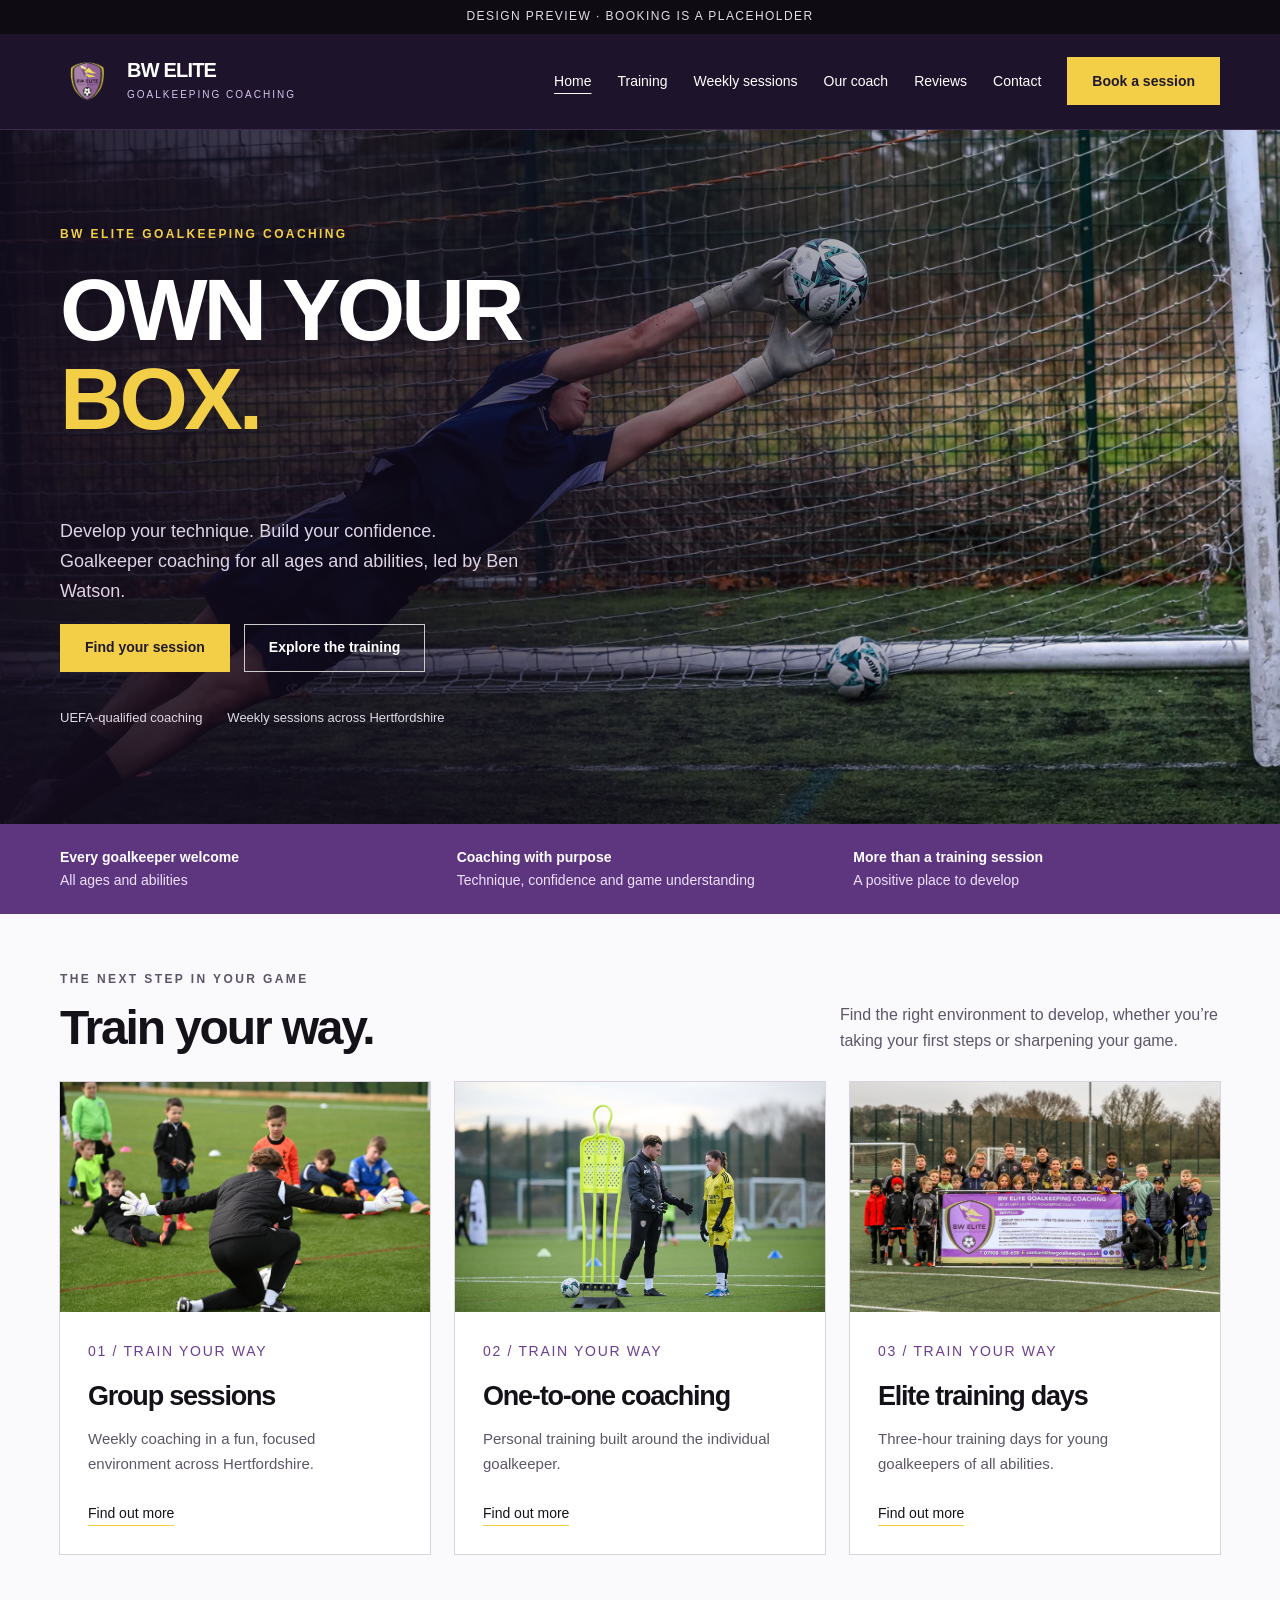
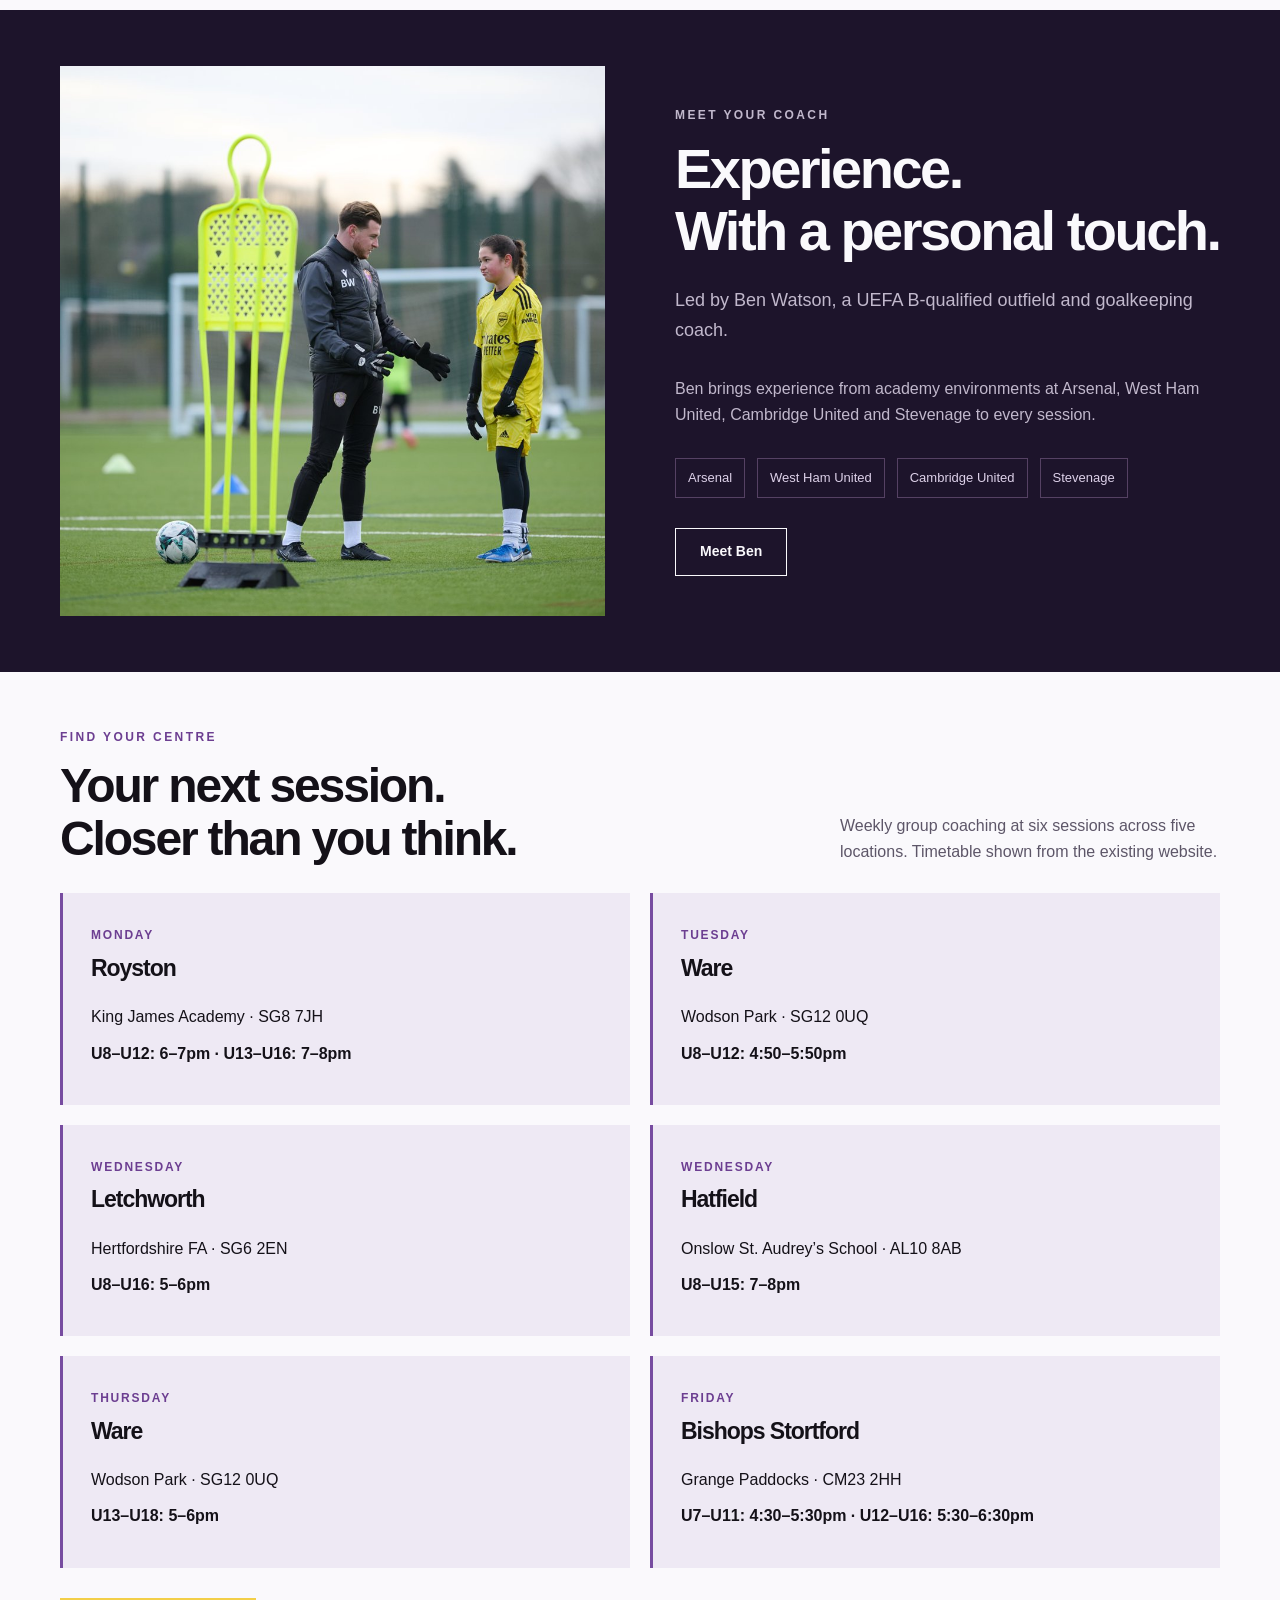
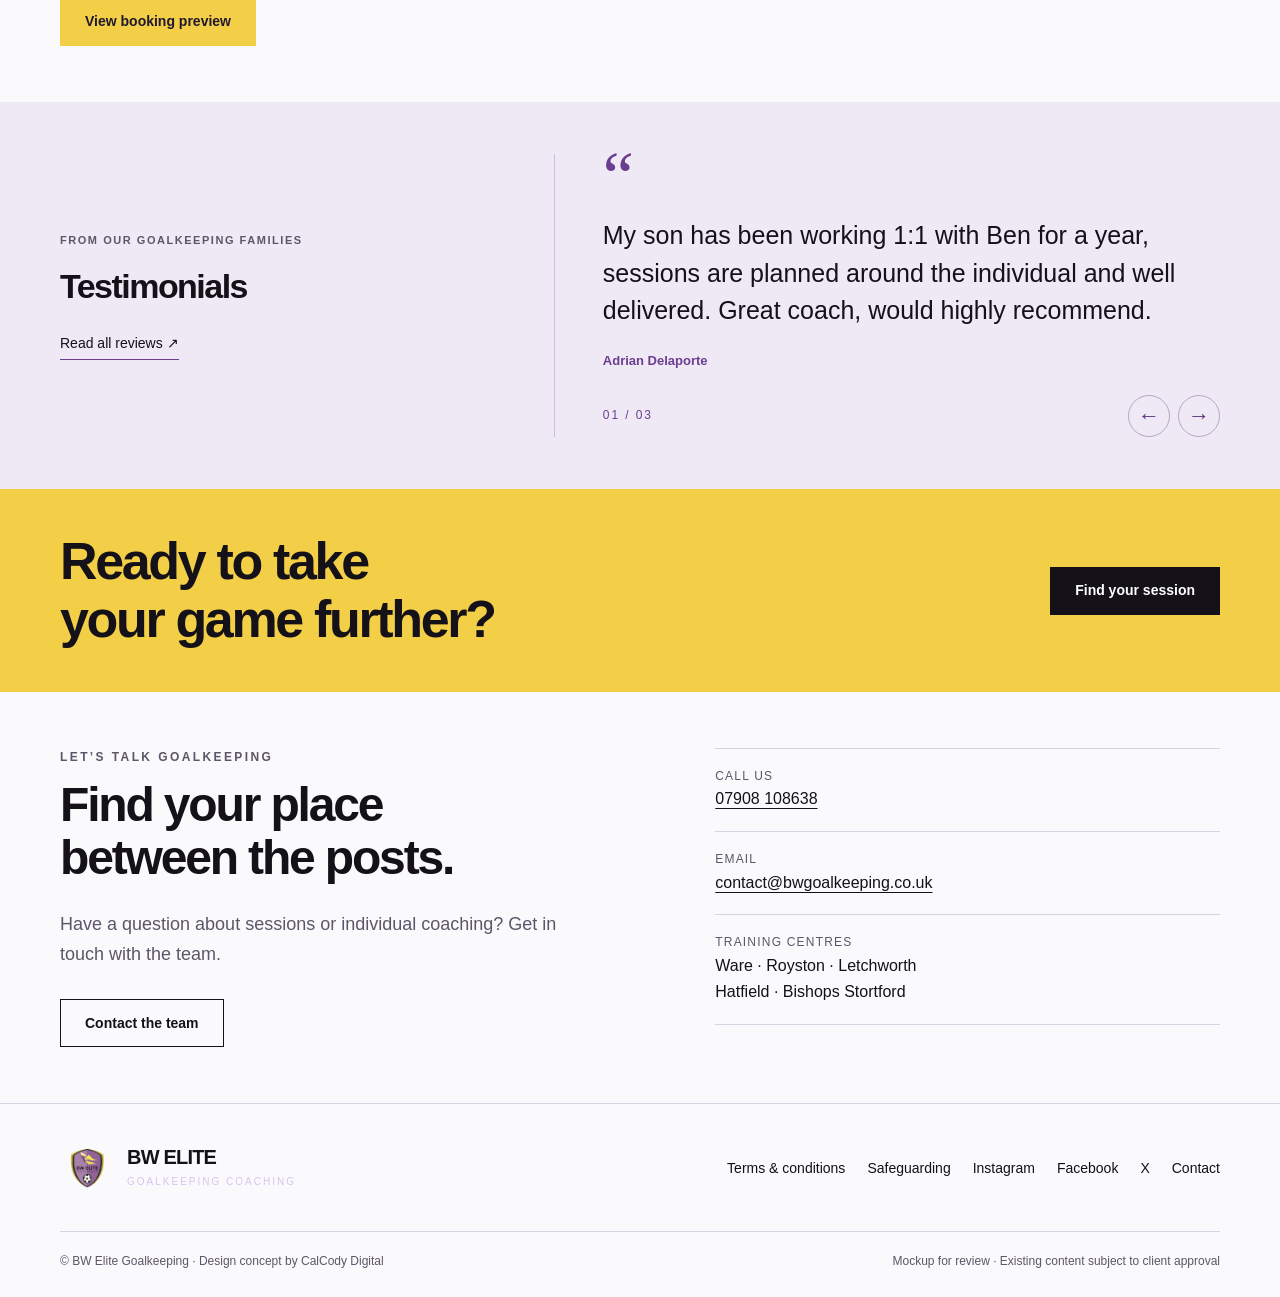
==== commit 4a9686bb: "Use Testimonials heading and reviews wording" ====
--- a/index.html
+++ b/index.html
@@ -1 +1 @@
-<!doctype html><html lang="en-GB"><head><meta charset="utf-8"><meta name="viewport" content="width=device-width,initial-scale=1"><meta name="robots" content="noindex,nofollow"><meta name="description" content="Goalkeeper coaching for all ages and abilities. Explore the BW Elite Goalkeeping design concept."><meta name="theme-color" content="#5e3680"><title>Own your box | BW Elite Goalkeeping</title><link rel="icon" href="data:image/svg+xml,%3Csvg%20xmlns%3D%22http%3A//www.w3.org/2000/svg%22%20viewBox%3D%220%200%2064%2064%22%3E%3Crect%20width%3D%2264%22%20height%3D%2264%22%20rx%3D%228%22%20fill%3D%22%235e3680%22/%3E%3Ctext%20x%3D%2232%22%20y%3D%2243%22%20text-anchor%3D%22middle%22%20font-size%3D%2230%22%20font-family%3D%22Arial%22%20fill%3D%22white%22%3EBW%3C/text%3E%3C/svg%3E"><link rel="stylesheet" href="styles.css"><script src="script.js" defer></script></head><body class="bw"><a class="skip" href="#main">Skip to content</a><div class="preview-bar">Design preview · Booking is a placeholder</div><header class="site-header"><div class="wrap header-inner"><a class="brand" href="index.html" aria-label="BW Elite Goalkeeping home"><img src="assets/edd7eaf7ae22.webp" alt="BW Elite crest" class="" loading="eager" decoding="async"><span><strong>BW ELITE</strong><small>GOALKEEPING COACHING</small></span></a><button type="button" class="menu-toggle" aria-expanded="false" aria-controls="main-nav">Menu</button><nav class="nav" id="main-nav" aria-label="Main navigation"><a href="index.html" aria-current="page">Home</a><a href="services.html">Training</a><a href="group-sessions.html">Weekly sessions</a><a href="about.html">Our coach</a><a href="reviews.html">Reviews</a><a href="contact.html">Contact</a><button class="button " type="button" data-book>Book a session</button></nav></div></header><main id="main"><section class="bw-hero"><img src="assets/07d8062b1c37.webp" alt="Goalkeeper making a diving save during BW Elite training" class="" loading="eager" decoding="async"><div class="wrap bw-copy"><span class="eyebrow">BW Elite Goalkeeping Coaching</span><h1>Own your<br><span>box.</span></h1><p>Develop your technique. Build your confidence. Goalkeeper coaching for all ages and abilities, led by Ben Watson.</p><div class="actions"><button class="button " type="button" data-book>Find your session</button><a class="button outline" href="services.html">Explore the training</a></div><div class="bw-subline"><span>UEFA-qualified coaching</span><span>Weekly sessions across Hertfordshire</span></div></div></section><div class="band"><div class="wrap band-inner"><div><strong>Every goalkeeper welcome</strong><span>All ages and abilities</span></div><div><strong>Coaching with purpose</strong><span>Technique, confidence and game understanding</span></div><div><strong>More than a training session</strong><span>A positive place to develop</span></div></div></div><section class="section bw-programmes"><div class="wrap"><div class="section-head"><div><span class="eyebrow">The next step in your game</span><h2>Train your way.</h2></div><p>Find the right environment to develop, whether you’re taking your first steps or sharpening your game.</p></div><div class="grid"><a class="card" href="group-sessions.html"><img src="assets/27d8efd137d9.webp" alt="Group sessions at BW Elite" class="" loading="lazy" decoding="async"><div><span class="number">01 / TRAIN YOUR WAY</span><h3>Group sessions</h3><p>Weekly coaching in a fun, focused environment across Hertfordshire.</p><span class="text-link">Find out more</span></div></a><a class="card" href="one-to-one.html"><img src="assets/7fd1551de164.jpg" alt="One-to-one coaching at BW Elite" class="" loading="lazy" decoding="async"><div><span class="number">02 / TRAIN YOUR WAY</span><h3>One-to-one coaching</h3><p>Personal training built around the individual goalkeeper.</p><span class="text-link">Find out more</span></div></a><a class="card" href="training-days.html"><img src="assets/783018076355.webp" alt="Elite training days at BW Elite" class="" loading="lazy" decoding="async"><div><span class="number">03 / TRAIN YOUR WAY</span><h3>Elite training days</h3><p>Three-hour training days for young goalkeepers of all abilities.</p><span class="text-link">Find out more</span></div></a></div></div></section><section class="section dark bw-coach"><div class="wrap split"><img src="assets/7fd1551de164.jpg" alt="Ben Watson coaching a young goalkeeper" class="photo" loading="lazy" decoding="async"><div><span class="eyebrow">Meet your coach</span><h2>Experience.<br>With a personal touch.</h2><p class="lede">Led by Ben Watson, a UEFA B-qualified outfield and goalkeeping coach.</p><p>Ben brings experience from academy environments at Arsenal, West Ham United, Cambridge United and Stevenage to every session.</p><div class="clubs"><span>Arsenal</span><span>West Ham United</span><span>Cambridge United</span><span>Stevenage</span></div><div style="margin-top:30px"><a class="button outline" href="about.html">Meet Ben</a></div></div></div></section><section class="section bw-locations"><div class="wrap"><div class="section-head"><div><span class="eyebrow">Find your centre</span><h2>Your next session.<br>Closer than you think.</h2></div><p>Weekly group coaching at six sessions across five locations. Timetable shown from the existing website.</p></div><div class="schedule"><article><span class="day">Monday</span><h3>Royston</h3><p>King James Academy · SG8 7JH</p><p><time>U8–U12: 6–7pm · U13–U16: 7–8pm</time></p></article><article><span class="day">Tuesday</span><h3>Ware</h3><p>Wodson Park · SG12 0UQ</p><p><time>U8–U12: 4:50–5:50pm</time></p></article><article><span class="day">Wednesday</span><h3>Letchworth</h3><p>Hertfordshire FA · SG6 2EN</p><p><time>U8–U16: 5–6pm</time></p></article><article><span class="day">Wednesday</span><h3>Hatfield</h3><p>Onslow St. Audrey’s School · AL10 8AB</p><p><time>U8–U15: 7–8pm</time></p></article><article><span class="day">Thursday</span><h3>Ware</h3><p>Wodson Park · SG12 0UQ</p><p><time>U13–U18: 5–6pm</time></p></article><article><span class="day">Friday</span><h3>Bishops Stortford</h3><p>Grange Paddocks · CM23 2HH</p><p><time>U7–U11: 4:30–5:30pm · U12–U16: 5:30–6:30pm</time></p></article></div><div style="margin-top:30px"><button class="button " type="button" data-book>View booking preview</button></div></div></section><section class="bw-review" aria-labelledby="family-review-title"><div class="wrap testimonial-layout"><div class="testimonial-heading"><span class="eyebrow">From our goalkeeping families</span><h2 id="family-review-title">Progress you can see.<br>Confidence you can feel.</h2><a class="text-link" href="reviews.html">Read all 10 stories <span aria-hidden="true">↗</span></a></div><div class="testimonial-feature" role="region" aria-label="Featured family reviews" data-testimonials><span class="testimonial-quote-mark" aria-hidden="true">“</span><div class="testimonial-slides" aria-live="polite" aria-atomic="true"><figure class="testimonial-slide"><blockquote>My son has been working 1:1 with Ben for a year, sessions are planned around the individual and well delivered. Great coach, would highly recommend.</blockquote><figcaption>Adrian Delaporte</figcaption></figure><figure class="testimonial-slide"><blockquote>My son has been working 1:1 with Ben for a year, and he absolutely relishes every session. Ben's ability to make sessions enjoyable yet challenging is brilliant.</blockquote><figcaption>Lee Downes</figcaption></figure><figure class="testimonial-slide"><blockquote>We travel an hour just to attend Ben's camps and 1-2-1 sessions. My son loves going and always comes out buzzing.</blockquote><figcaption>Maria Lowry</figcaption></figure></div><div class="testimonial-controls" hidden><span class="testimonial-count" aria-hidden="true">01 / 03</span><div><button type="button" data-review-prev aria-label="Previous testimonial">←</button><button type="button" data-review-next aria-label="Next testimonial">→</button></div></div></div></div></section><section class="bw-callout"><div class="wrap"><h2>Ready to take<br>your game further?</h2><button class="button " type="button" data-book>Find your session</button></div></section><section class="section"><div class="wrap contact-block"><div><span class="eyebrow">Let’s talk goalkeeping</span><h2>Find your place<br>between the posts.</h2><p class="lede">Have a question about sessions or individual coaching? Get in touch with the team.</p><a class="button outline" href="contact.html">Contact the team</a></div><div class="contact-details"><div><small>Call us</small><a href="tel:07908108638">07908 108638</a></div><div><small>Email</small><a href="mailto:contact@bwgoalkeeping.co.uk">contact@bwgoalkeeping.co.uk</a></div><div><small>Training centres</small>Ware · Royston · Letchworth<br>Hatfield · Bishops Stortford</div></div></div></section></main><footer class="site-footer"><div class="wrap"><div class="footer-top"><a class="brand" href="index.html" aria-label="BW Elite Goalkeeping home"><img src="assets/edd7eaf7ae22.webp" alt="BW Elite crest" class="" loading="eager" decoding="async"><span><strong>BW ELITE</strong><small>GOALKEEPING COACHING</small></span></a><nav class="footer-links" aria-label="Footer navigation"><a href="assets/terms-and-conditions.pdf">Terms & conditions</a><a href="assets/safeguarding.pdf">Safeguarding</a><a href="https://www.instagram.com/bw_goalkeeping">Instagram</a><a href="https://www.facebook.com/bwgoalkeeping">Facebook</a><a href="https://www.x.com/bw_goalkeeping">X</a><a class="" href="contact.html">Contact</a></nav></div><div class="footer-bottom"><span>© BW Elite Goalkeeping · Design concept by CalCody Digital</span><span>Mockup for review · Existing content subject to client approval</span></div></div></footer><button class="button mobile-book" type="button" data-book>Book a session</button><dialog class="modal" id="booking-modal" aria-labelledby="modal-title"><button class="close" type="button" data-close aria-label="Close booking preview">×</button><span class="eyebrow">Booking preview</span><h2 id="modal-title">Your next visit starts here.</h2><p>This is a placeholder for the booking experience. Online booking will be connected when the website is approved.</p><p>No appointment has been made.</p><button class="button" type="button" data-close>Continue exploring</button></dialog></body></html>+<!doctype html><html lang="en-GB"><head><meta charset="utf-8"><meta name="viewport" content="width=device-width,initial-scale=1"><meta name="robots" content="noindex,nofollow"><meta name="description" content="Goalkeeper coaching for all ages and abilities. Explore the BW Elite Goalkeeping design concept."><meta name="theme-color" content="#5e3680"><title>Own your box | BW Elite Goalkeeping</title><link rel="icon" href="data:image/svg+xml,%3Csvg%20xmlns%3D%22http%3A//www.w3.org/2000/svg%22%20viewBox%3D%220%200%2064%2064%22%3E%3Crect%20width%3D%2264%22%20height%3D%2264%22%20rx%3D%228%22%20fill%3D%22%235e3680%22/%3E%3Ctext%20x%3D%2232%22%20y%3D%2243%22%20text-anchor%3D%22middle%22%20font-size%3D%2230%22%20font-family%3D%22Arial%22%20fill%3D%22white%22%3EBW%3C/text%3E%3C/svg%3E"><link rel="stylesheet" href="styles.css"><script src="script.js" defer></script></head><body class="bw"><a class="skip" href="#main">Skip to content</a><div class="preview-bar">Design preview · Booking is a placeholder</div><header class="site-header"><div class="wrap header-inner"><a class="brand" href="index.html" aria-label="BW Elite Goalkeeping home"><img src="assets/edd7eaf7ae22.webp" alt="BW Elite crest" class="" loading="eager" decoding="async"><span><strong>BW ELITE</strong><small>GOALKEEPING COACHING</small></span></a><button type="button" class="menu-toggle" aria-expanded="false" aria-controls="main-nav">Menu</button><nav class="nav" id="main-nav" aria-label="Main navigation"><a href="index.html" aria-current="page">Home</a><a href="services.html">Training</a><a href="group-sessions.html">Weekly sessions</a><a href="about.html">Our coach</a><a href="reviews.html">Reviews</a><a href="contact.html">Contact</a><button class="button " type="button" data-book>Book a session</button></nav></div></header><main id="main"><section class="bw-hero"><img src="assets/07d8062b1c37.webp" alt="Goalkeeper making a diving save during BW Elite training" class="" loading="eager" decoding="async"><div class="wrap bw-copy"><span class="eyebrow">BW Elite Goalkeeping Coaching</span><h1>Own your<br><span>box.</span></h1><p>Develop your technique. Build your confidence. Goalkeeper coaching for all ages and abilities, led by Ben Watson.</p><div class="actions"><button class="button " type="button" data-book>Find your session</button><a class="button outline" href="services.html">Explore the training</a></div><div class="bw-subline"><span>UEFA-qualified coaching</span><span>Weekly sessions across Hertfordshire</span></div></div></section><div class="band"><div class="wrap band-inner"><div><strong>Every goalkeeper welcome</strong><span>All ages and abilities</span></div><div><strong>Coaching with purpose</strong><span>Technique, confidence and game understanding</span></div><div><strong>More than a training session</strong><span>A positive place to develop</span></div></div></div><section class="section bw-programmes"><div class="wrap"><div class="section-head"><div><span class="eyebrow">The next step in your game</span><h2>Train your way.</h2></div><p>Find the right environment to develop, whether you’re taking your first steps or sharpening your game.</p></div><div class="grid"><a class="card" href="group-sessions.html"><img src="assets/27d8efd137d9.webp" alt="Group sessions at BW Elite" class="" loading="lazy" decoding="async"><div><span class="number">01 / TRAIN YOUR WAY</span><h3>Group sessions</h3><p>Weekly coaching in a fun, focused environment across Hertfordshire.</p><span class="text-link">Find out more</span></div></a><a class="card" href="one-to-one.html"><img src="assets/7fd1551de164.jpg" alt="One-to-one coaching at BW Elite" class="" loading="lazy" decoding="async"><div><span class="number">02 / TRAIN YOUR WAY</span><h3>One-to-one coaching</h3><p>Personal training built around the individual goalkeeper.</p><span class="text-link">Find out more</span></div></a><a class="card" href="training-days.html"><img src="assets/783018076355.webp" alt="Elite training days at BW Elite" class="" loading="lazy" decoding="async"><div><span class="number">03 / TRAIN YOUR WAY</span><h3>Elite training days</h3><p>Three-hour training days for young goalkeepers of all abilities.</p><span class="text-link">Find out more</span></div></a></div></div></section><section class="section dark bw-coach"><div class="wrap split"><img src="assets/7fd1551de164.jpg" alt="Ben Watson coaching a young goalkeeper" class="photo" loading="lazy" decoding="async"><div><span class="eyebrow">Meet your coach</span><h2>Experience.<br>With a personal touch.</h2><p class="lede">Led by Ben Watson, a UEFA B-qualified outfield and goalkeeping coach.</p><p>Ben brings experience from academy environments at Arsenal, West Ham United, Cambridge United and Stevenage to every session.</p><div class="clubs"><span>Arsenal</span><span>West Ham United</span><span>Cambridge United</span><span>Stevenage</span></div><div style="margin-top:30px"><a class="button outline" href="about.html">Meet Ben</a></div></div></div></section><section class="section bw-locations"><div class="wrap"><div class="section-head"><div><span class="eyebrow">Find your centre</span><h2>Your next session.<br>Closer than you think.</h2></div><p>Weekly group coaching at six sessions across five locations. Timetable shown from the existing website.</p></div><div class="schedule"><article><span class="day">Monday</span><h3>Royston</h3><p>King James Academy · SG8 7JH</p><p><time>U8–U12: 6–7pm · U13–U16: 7–8pm</time></p></article><article><span class="day">Tuesday</span><h3>Ware</h3><p>Wodson Park · SG12 0UQ</p><p><time>U8–U12: 4:50–5:50pm</time></p></article><article><span class="day">Wednesday</span><h3>Letchworth</h3><p>Hertfordshire FA · SG6 2EN</p><p><time>U8–U16: 5–6pm</time></p></article><article><span class="day">Wednesday</span><h3>Hatfield</h3><p>Onslow St. Audrey’s School · AL10 8AB</p><p><time>U8–U15: 7–8pm</time></p></article><article><span class="day">Thursday</span><h3>Ware</h3><p>Wodson Park · SG12 0UQ</p><p><time>U13–U18: 5–6pm</time></p></article><article><span class="day">Friday</span><h3>Bishops Stortford</h3><p>Grange Paddocks · CM23 2HH</p><p><time>U7–U11: 4:30–5:30pm · U12–U16: 5:30–6:30pm</time></p></article></div><div style="margin-top:30px"><button class="button " type="button" data-book>View booking preview</button></div></div></section><section class="bw-review" aria-labelledby="family-review-title"><div class="wrap testimonial-layout"><div class="testimonial-heading"><span class="eyebrow">From our goalkeeping families</span><h2 id="family-review-title">Testimonials</h2><a class="text-link" href="reviews.html">Read all reviews <span aria-hidden="true">↗</span></a></div><div class="testimonial-feature" role="region" aria-label="Featured family reviews" data-testimonials><span class="testimonial-quote-mark" aria-hidden="true">“</span><div class="testimonial-slides" aria-live="polite" aria-atomic="true"><figure class="testimonial-slide"><blockquote>My son has been working 1:1 with Ben for a year, sessions are planned around the individual and well delivered. Great coach, would highly recommend.</blockquote><figcaption>Adrian Delaporte</figcaption></figure><figure class="testimonial-slide"><blockquote>My son has been working 1:1 with Ben for a year, and he absolutely relishes every session. Ben's ability to make sessions enjoyable yet challenging is brilliant.</blockquote><figcaption>Lee Downes</figcaption></figure><figure class="testimonial-slide"><blockquote>We travel an hour just to attend Ben's camps and 1-2-1 sessions. My son loves going and always comes out buzzing.</blockquote><figcaption>Maria Lowry</figcaption></figure></div><div class="testimonial-controls" hidden><span class="testimonial-count" aria-hidden="true">01 / 03</span><div><button type="button" data-review-prev aria-label="Previous testimonial">←</button><button type="button" data-review-next aria-label="Next testimonial">→</button></div></div></div></div></section><section class="bw-callout"><div class="wrap"><h2>Ready to take<br>your game further?</h2><button class="button " type="button" data-book>Find your session</button></div></section><section class="section"><div class="wrap contact-block"><div><span class="eyebrow">Let’s talk goalkeeping</span><h2>Find your place<br>between the posts.</h2><p class="lede">Have a question about sessions or individual coaching? Get in touch with the team.</p><a class="button outline" href="contact.html">Contact the team</a></div><div class="contact-details"><div><small>Call us</small><a href="tel:07908108638">07908 108638</a></div><div><small>Email</small><a href="mailto:contact@bwgoalkeeping.co.uk">contact@bwgoalkeeping.co.uk</a></div><div><small>Training centres</small>Ware · Royston · Letchworth<br>Hatfield · Bishops Stortford</div></div></div></section></main><footer class="site-footer"><div class="wrap"><div class="footer-top"><a class="brand" href="index.html" aria-label="BW Elite Goalkeeping home"><img src="assets/edd7eaf7ae22.webp" alt="BW Elite crest" class="" loading="eager" decoding="async"><span><strong>BW ELITE</strong><small>GOALKEEPING COACHING</small></span></a><nav class="footer-links" aria-label="Footer navigation"><a href="assets/terms-and-conditions.pdf">Terms & conditions</a><a href="assets/safeguarding.pdf">Safeguarding</a><a href="https://www.instagram.com/bw_goalkeeping">Instagram</a><a href="https://www.facebook.com/bwgoalkeeping">Facebook</a><a href="https://www.x.com/bw_goalkeeping">X</a><a class="" href="contact.html">Contact</a></nav></div><div class="footer-bottom"><span>© BW Elite Goalkeeping · Design concept by CalCody Digital</span><span>Mockup for review · Existing content subject to client approval</span></div></div></footer><button class="button mobile-book" type="button" data-book>Book a session</button><dialog class="modal" id="booking-modal" aria-labelledby="modal-title"><button class="close" type="button" data-close aria-label="Close booking preview">×</button><span class="eyebrow">Booking preview</span><h2 id="modal-title">Your next visit starts here.</h2><p>This is a placeholder for the booking experience. Online booking will be connected when the website is approved.</p><p>No appointment has been made.</p><button class="button" type="button" data-close>Continue exploring</button></dialog></body></html>
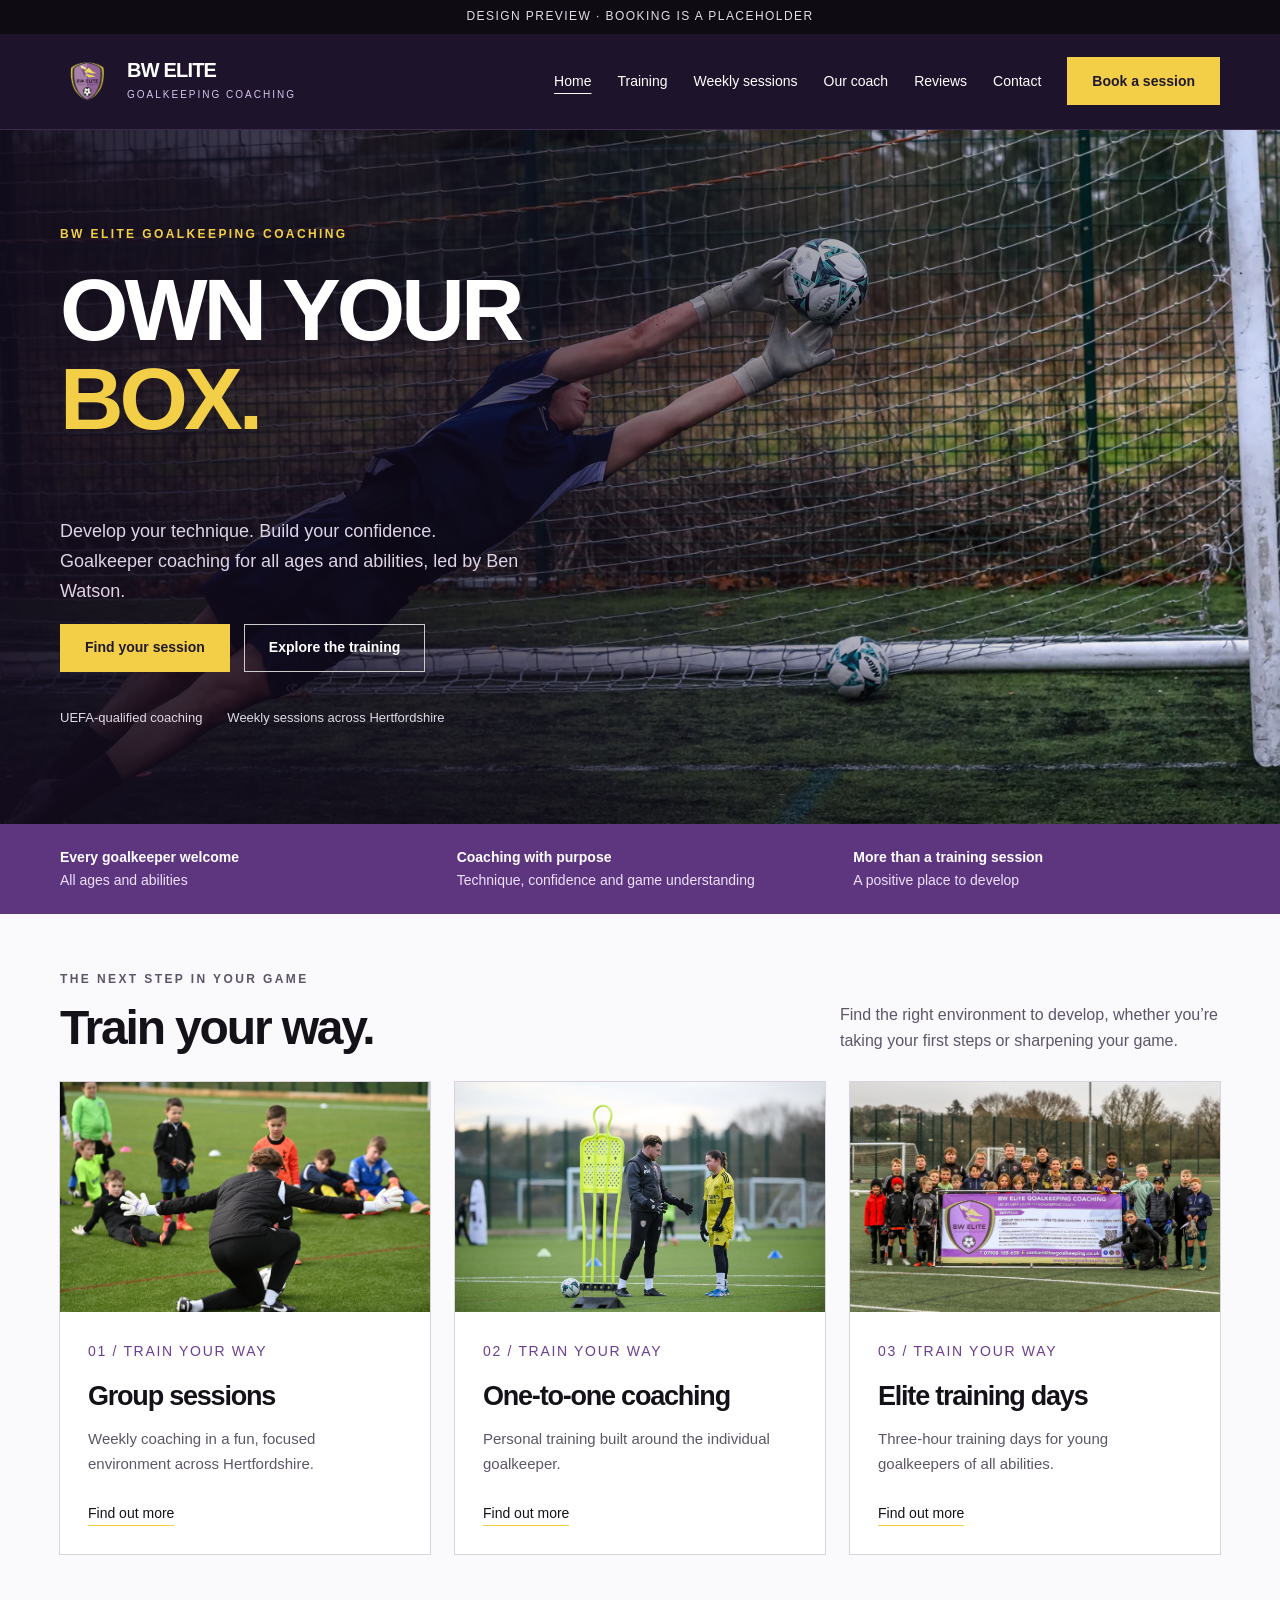
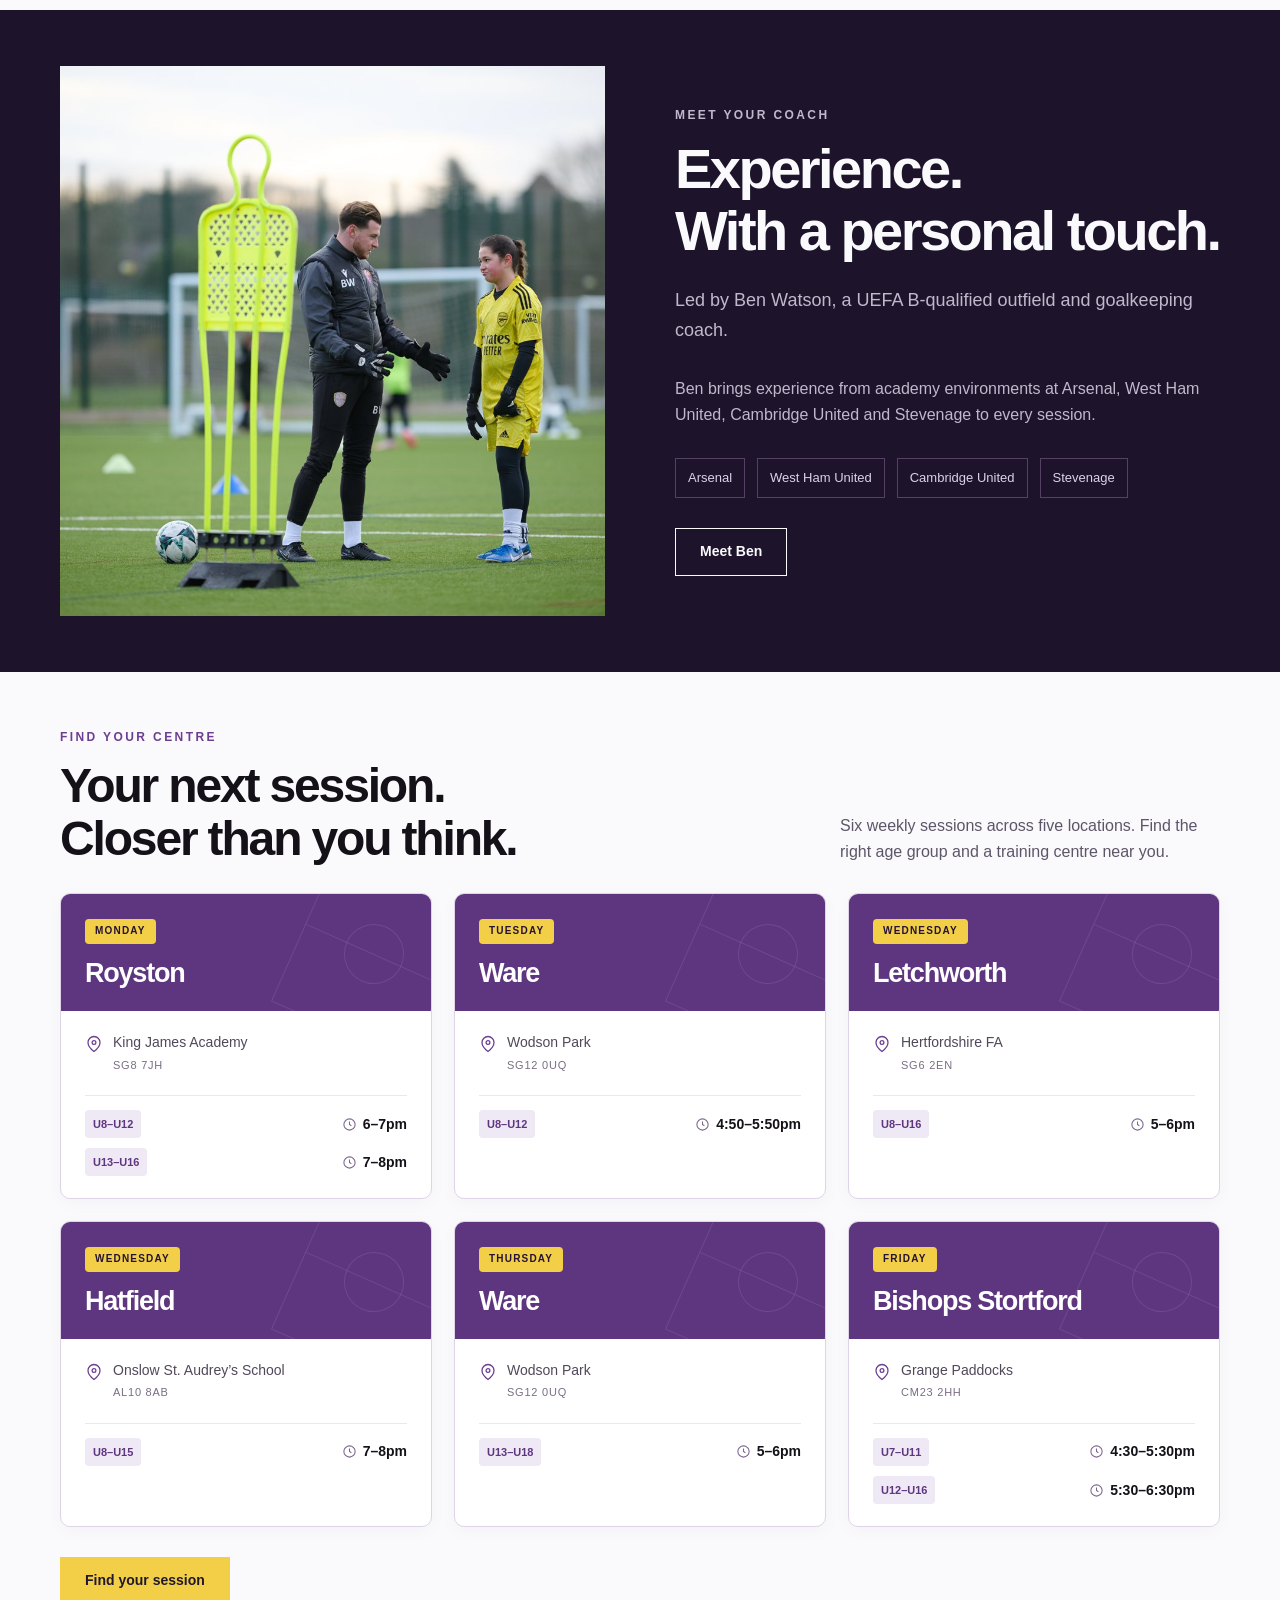
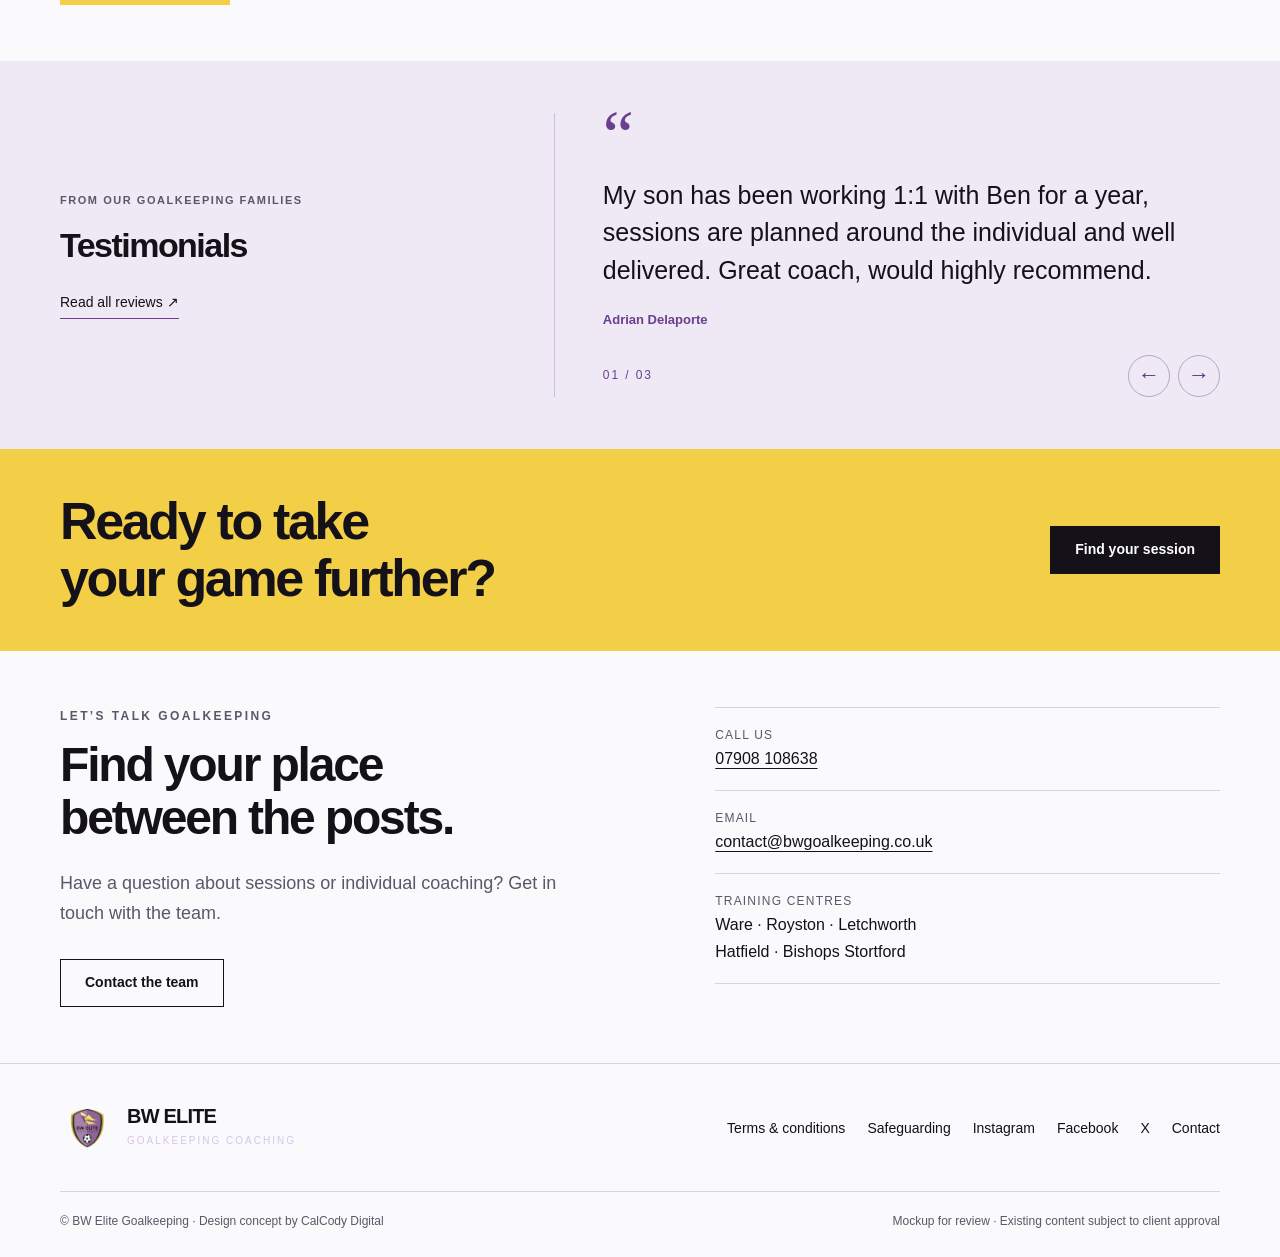
==== commit e61485d1: "Redesign training location cards with BW colours and clear session rows" ====
--- a/index.html
+++ b/index.html
@@ -1 +1 @@
-<!doctype html><html lang="en-GB"><head><meta charset="utf-8"><meta name="viewport" content="width=device-width,initial-scale=1"><meta name="robots" content="noindex,nofollow"><meta name="description" content="Goalkeeper coaching for all ages and abilities. Explore the BW Elite Goalkeeping design concept."><meta name="theme-color" content="#5e3680"><title>Own your box | BW Elite Goalkeeping</title><link rel="icon" href="data:image/svg+xml,%3Csvg%20xmlns%3D%22http%3A//www.w3.org/2000/svg%22%20viewBox%3D%220%200%2064%2064%22%3E%3Crect%20width%3D%2264%22%20height%3D%2264%22%20rx%3D%228%22%20fill%3D%22%235e3680%22/%3E%3Ctext%20x%3D%2232%22%20y%3D%2243%22%20text-anchor%3D%22middle%22%20font-size%3D%2230%22%20font-family%3D%22Arial%22%20fill%3D%22white%22%3EBW%3C/text%3E%3C/svg%3E"><link rel="stylesheet" href="styles.css"><script src="script.js" defer></script></head><body class="bw"><a class="skip" href="#main">Skip to content</a><div class="preview-bar">Design preview · Booking is a placeholder</div><header class="site-header"><div class="wrap header-inner"><a class="brand" href="index.html" aria-label="BW Elite Goalkeeping home"><img src="assets/edd7eaf7ae22.webp" alt="BW Elite crest" class="" loading="eager" decoding="async"><span><strong>BW ELITE</strong><small>GOALKEEPING COACHING</small></span></a><button type="button" class="menu-toggle" aria-expanded="false" aria-controls="main-nav">Menu</button><nav class="nav" id="main-nav" aria-label="Main navigation"><a href="index.html" aria-current="page">Home</a><a href="services.html">Training</a><a href="group-sessions.html">Weekly sessions</a><a href="about.html">Our coach</a><a href="reviews.html">Reviews</a><a href="contact.html">Contact</a><button class="button " type="button" data-book>Book a session</button></nav></div></header><main id="main"><section class="bw-hero"><img src="assets/07d8062b1c37.webp" alt="Goalkeeper making a diving save during BW Elite training" class="" loading="eager" decoding="async"><div class="wrap bw-copy"><span class="eyebrow">BW Elite Goalkeeping Coaching</span><h1>Own your<br><span>box.</span></h1><p>Develop your technique. Build your confidence. Goalkeeper coaching for all ages and abilities, led by Ben Watson.</p><div class="actions"><button class="button " type="button" data-book>Find your session</button><a class="button outline" href="services.html">Explore the training</a></div><div class="bw-subline"><span>UEFA-qualified coaching</span><span>Weekly sessions across Hertfordshire</span></div></div></section><div class="band"><div class="wrap band-inner"><div><strong>Every goalkeeper welcome</strong><span>All ages and abilities</span></div><div><strong>Coaching with purpose</strong><span>Technique, confidence and game understanding</span></div><div><strong>More than a training session</strong><span>A positive place to develop</span></div></div></div><section class="section bw-programmes"><div class="wrap"><div class="section-head"><div><span class="eyebrow">The next step in your game</span><h2>Train your way.</h2></div><p>Find the right environment to develop, whether you’re taking your first steps or sharpening your game.</p></div><div class="grid"><a class="card" href="group-sessions.html"><img src="assets/27d8efd137d9.webp" alt="Group sessions at BW Elite" class="" loading="lazy" decoding="async"><div><span class="number">01 / TRAIN YOUR WAY</span><h3>Group sessions</h3><p>Weekly coaching in a fun, focused environment across Hertfordshire.</p><span class="text-link">Find out more</span></div></a><a class="card" href="one-to-one.html"><img src="assets/7fd1551de164.jpg" alt="One-to-one coaching at BW Elite" class="" loading="lazy" decoding="async"><div><span class="number">02 / TRAIN YOUR WAY</span><h3>One-to-one coaching</h3><p>Personal training built around the individual goalkeeper.</p><span class="text-link">Find out more</span></div></a><a class="card" href="training-days.html"><img src="assets/783018076355.webp" alt="Elite training days at BW Elite" class="" loading="lazy" decoding="async"><div><span class="number">03 / TRAIN YOUR WAY</span><h3>Elite training days</h3><p>Three-hour training days for young goalkeepers of all abilities.</p><span class="text-link">Find out more</span></div></a></div></div></section><section class="section dark bw-coach"><div class="wrap split"><img src="assets/7fd1551de164.jpg" alt="Ben Watson coaching a young goalkeeper" class="photo" loading="lazy" decoding="async"><div><span class="eyebrow">Meet your coach</span><h2>Experience.<br>With a personal touch.</h2><p class="lede">Led by Ben Watson, a UEFA B-qualified outfield and goalkeeping coach.</p><p>Ben brings experience from academy environments at Arsenal, West Ham United, Cambridge United and Stevenage to every session.</p><div class="clubs"><span>Arsenal</span><span>West Ham United</span><span>Cambridge United</span><span>Stevenage</span></div><div style="margin-top:30px"><a class="button outline" href="about.html">Meet Ben</a></div></div></div></section><section class="section bw-locations"><div class="wrap"><div class="section-head"><div><span class="eyebrow">Find your centre</span><h2>Your next session.<br>Closer than you think.</h2></div><p>Weekly group coaching at six sessions across five locations. Timetable shown from the existing website.</p></div><div class="schedule"><article><span class="day">Monday</span><h3>Royston</h3><p>King James Academy · SG8 7JH</p><p><time>U8–U12: 6–7pm · U13–U16: 7–8pm</time></p></article><article><span class="day">Tuesday</span><h3>Ware</h3><p>Wodson Park · SG12 0UQ</p><p><time>U8–U12: 4:50–5:50pm</time></p></article><article><span class="day">Wednesday</span><h3>Letchworth</h3><p>Hertfordshire FA · SG6 2EN</p><p><time>U8–U16: 5–6pm</time></p></article><article><span class="day">Wednesday</span><h3>Hatfield</h3><p>Onslow St. Audrey’s School · AL10 8AB</p><p><time>U8–U15: 7–8pm</time></p></article><article><span class="day">Thursday</span><h3>Ware</h3><p>Wodson Park · SG12 0UQ</p><p><time>U13–U18: 5–6pm</time></p></article><article><span class="day">Friday</span><h3>Bishops Stortford</h3><p>Grange Paddocks · CM23 2HH</p><p><time>U7–U11: 4:30–5:30pm · U12–U16: 5:30–6:30pm</time></p></article></div><div style="margin-top:30px"><button class="button " type="button" data-book>View booking preview</button></div></div></section><section class="bw-review" aria-labelledby="family-review-title"><div class="wrap testimonial-layout"><div class="testimonial-heading"><span class="eyebrow">From our goalkeeping families</span><h2 id="family-review-title">Testimonials</h2><a class="text-link" href="reviews.html">Read all reviews <span aria-hidden="true">↗</span></a></div><div class="testimonial-feature" role="region" aria-label="Featured family reviews" data-testimonials><span class="testimonial-quote-mark" aria-hidden="true">“</span><div class="testimonial-slides" aria-live="polite" aria-atomic="true"><figure class="testimonial-slide"><blockquote>My son has been working 1:1 with Ben for a year, sessions are planned around the individual and well delivered. Great coach, would highly recommend.</blockquote><figcaption>Adrian Delaporte</figcaption></figure><figure class="testimonial-slide"><blockquote>My son has been working 1:1 with Ben for a year, and he absolutely relishes every session. Ben's ability to make sessions enjoyable yet challenging is brilliant.</blockquote><figcaption>Lee Downes</figcaption></figure><figure class="testimonial-slide"><blockquote>We travel an hour just to attend Ben's camps and 1-2-1 sessions. My son loves going and always comes out buzzing.</blockquote><figcaption>Maria Lowry</figcaption></figure></div><div class="testimonial-controls" hidden><span class="testimonial-count" aria-hidden="true">01 / 03</span><div><button type="button" data-review-prev aria-label="Previous testimonial">←</button><button type="button" data-review-next aria-label="Next testimonial">→</button></div></div></div></div></section><section class="bw-callout"><div class="wrap"><h2>Ready to take<br>your game further?</h2><button class="button " type="button" data-book>Find your session</button></div></section><section class="section"><div class="wrap contact-block"><div><span class="eyebrow">Let’s talk goalkeeping</span><h2>Find your place<br>between the posts.</h2><p class="lede">Have a question about sessions or individual coaching? Get in touch with the team.</p><a class="button outline" href="contact.html">Contact the team</a></div><div class="contact-details"><div><small>Call us</small><a href="tel:07908108638">07908 108638</a></div><div><small>Email</small><a href="mailto:contact@bwgoalkeeping.co.uk">contact@bwgoalkeeping.co.uk</a></div><div><small>Training centres</small>Ware · Royston · Letchworth<br>Hatfield · Bishops Stortford</div></div></div></section></main><footer class="site-footer"><div class="wrap"><div class="footer-top"><a class="brand" href="index.html" aria-label="BW Elite Goalkeeping home"><img src="assets/edd7eaf7ae22.webp" alt="BW Elite crest" class="" loading="eager" decoding="async"><span><strong>BW ELITE</strong><small>GOALKEEPING COACHING</small></span></a><nav class="footer-links" aria-label="Footer navigation"><a href="assets/terms-and-conditions.pdf">Terms & conditions</a><a href="assets/safeguarding.pdf">Safeguarding</a><a href="https://www.instagram.com/bw_goalkeeping">Instagram</a><a href="https://www.facebook.com/bwgoalkeeping">Facebook</a><a href="https://www.x.com/bw_goalkeeping">X</a><a class="" href="contact.html">Contact</a></nav></div><div class="footer-bottom"><span>© BW Elite Goalkeeping · Design concept by CalCody Digital</span><span>Mockup for review · Existing content subject to client approval</span></div></div></footer><button class="button mobile-book" type="button" data-book>Book a session</button><dialog class="modal" id="booking-modal" aria-labelledby="modal-title"><button class="close" type="button" data-close aria-label="Close booking preview">×</button><span class="eyebrow">Booking preview</span><h2 id="modal-title">Your next visit starts here.</h2><p>This is a placeholder for the booking experience. Online booking will be connected when the website is approved.</p><p>No appointment has been made.</p><button class="button" type="button" data-close>Continue exploring</button></dialog></body></html>+<!doctype html><html lang="en-GB"><head><meta charset="utf-8"><meta name="viewport" content="width=device-width,initial-scale=1"><meta name="robots" content="noindex,nofollow"><meta name="description" content="Goalkeeper coaching for all ages and abilities. Explore the BW Elite Goalkeeping design concept."><meta name="theme-color" content="#5e3680"><title>Own your box | BW Elite Goalkeeping</title><link rel="icon" href="data:image/svg+xml,%3Csvg%20xmlns%3D%22http%3A//www.w3.org/2000/svg%22%20viewBox%3D%220%200%2064%2064%22%3E%3Crect%20width%3D%2264%22%20height%3D%2264%22%20rx%3D%228%22%20fill%3D%22%235e3680%22/%3E%3Ctext%20x%3D%2232%22%20y%3D%2243%22%20text-anchor%3D%22middle%22%20font-size%3D%2230%22%20font-family%3D%22Arial%22%20fill%3D%22white%22%3EBW%3C/text%3E%3C/svg%3E"><link rel="stylesheet" href="styles.css"><script src="script.js" defer></script></head><body class="bw"><a class="skip" href="#main">Skip to content</a><div class="preview-bar">Design preview · Booking is a placeholder</div><header class="site-header"><div class="wrap header-inner"><a class="brand" href="index.html" aria-label="BW Elite Goalkeeping home"><img src="assets/edd7eaf7ae22.webp" alt="BW Elite crest" class="" loading="eager" decoding="async"><span><strong>BW ELITE</strong><small>GOALKEEPING COACHING</small></span></a><button type="button" class="menu-toggle" aria-expanded="false" aria-controls="main-nav">Menu</button><nav class="nav" id="main-nav" aria-label="Main navigation"><a href="index.html" aria-current="page">Home</a><a href="services.html">Training</a><a href="group-sessions.html">Weekly sessions</a><a href="about.html">Our coach</a><a href="reviews.html">Reviews</a><a href="contact.html">Contact</a><button class="button " type="button" data-book>Book a session</button></nav></div></header><main id="main"><section class="bw-hero"><img src="assets/07d8062b1c37.webp" alt="Goalkeeper making a diving save during BW Elite training" class="" loading="eager" decoding="async"><div class="wrap bw-copy"><span class="eyebrow">BW Elite Goalkeeping Coaching</span><h1>Own your<br><span>box.</span></h1><p>Develop your technique. Build your confidence. Goalkeeper coaching for all ages and abilities, led by Ben Watson.</p><div class="actions"><button class="button " type="button" data-book>Find your session</button><a class="button outline" href="services.html">Explore the training</a></div><div class="bw-subline"><span>UEFA-qualified coaching</span><span>Weekly sessions across Hertfordshire</span></div></div></section><div class="band"><div class="wrap band-inner"><div><strong>Every goalkeeper welcome</strong><span>All ages and abilities</span></div><div><strong>Coaching with purpose</strong><span>Technique, confidence and game understanding</span></div><div><strong>More than a training session</strong><span>A positive place to develop</span></div></div></div><section class="section bw-programmes"><div class="wrap"><div class="section-head"><div><span class="eyebrow">The next step in your game</span><h2>Train your way.</h2></div><p>Find the right environment to develop, whether you’re taking your first steps or sharpening your game.</p></div><div class="grid"><a class="card" href="group-sessions.html"><img src="assets/27d8efd137d9.webp" alt="Group sessions at BW Elite" class="" loading="lazy" decoding="async"><div><span class="number">01 / TRAIN YOUR WAY</span><h3>Group sessions</h3><p>Weekly coaching in a fun, focused environment across Hertfordshire.</p><span class="text-link">Find out more</span></div></a><a class="card" href="one-to-one.html"><img src="assets/7fd1551de164.jpg" alt="One-to-one coaching at BW Elite" class="" loading="lazy" decoding="async"><div><span class="number">02 / TRAIN YOUR WAY</span><h3>One-to-one coaching</h3><p>Personal training built around the individual goalkeeper.</p><span class="text-link">Find out more</span></div></a><a class="card" href="training-days.html"><img src="assets/783018076355.webp" alt="Elite training days at BW Elite" class="" loading="lazy" decoding="async"><div><span class="number">03 / TRAIN YOUR WAY</span><h3>Elite training days</h3><p>Three-hour training days for young goalkeepers of all abilities.</p><span class="text-link">Find out more</span></div></a></div></div></section><section class="section dark bw-coach"><div class="wrap split"><img src="assets/7fd1551de164.jpg" alt="Ben Watson coaching a young goalkeeper" class="photo" loading="lazy" decoding="async"><div><span class="eyebrow">Meet your coach</span><h2>Experience.<br>With a personal touch.</h2><p class="lede">Led by Ben Watson, a UEFA B-qualified outfield and goalkeeping coach.</p><p>Ben brings experience from academy environments at Arsenal, West Ham United, Cambridge United and Stevenage to every session.</p><div class="clubs"><span>Arsenal</span><span>West Ham United</span><span>Cambridge United</span><span>Stevenage</span></div><div style="margin-top:30px"><a class="button outline" href="about.html">Meet Ben</a></div></div></div></section><section class="section bw-locations"><div class="wrap"><div class="section-head"><div><span class="eyebrow">Find your centre</span><h2>Your next session.<br>Closer than you think.</h2></div><p>Six weekly sessions across five locations. Find the right age group and a training centre near you.</p></div><div class="schedule location-schedule"><article class="location-card"><header class="location-header"><span class="day">Monday</span><h3>Royston</h3><span class="location-field" aria-hidden="true"></span></header><div class="location-body"><p class="location-venue"><svg viewBox="0 0 24 24" fill="none" stroke="currentColor" stroke-width="1.7" aria-hidden="true"><path d="M20 10c0 6-8 12-8 12S4 16 4 10a8 8 0 1 1 16 0Z"/><circle cx="12" cy="10" r="2.5"/></svg><span>King James Academy<small>SG8 7JH</small></span></p><div class="location-sessions"><div class="location-session"><span class="age-group">U8–U12</span><span class="session-time"><svg viewBox="0 0 24 24" fill="none" stroke="currentColor" stroke-width="1.7" aria-hidden="true"><circle cx="12" cy="12" r="9"/><path d="M12 7v5l3 2"/></svg><time>6–7pm</time></span></div><div class="location-session"><span class="age-group">U13–U16</span><span class="session-time"><svg viewBox="0 0 24 24" fill="none" stroke="currentColor" stroke-width="1.7" aria-hidden="true"><circle cx="12" cy="12" r="9"/><path d="M12 7v5l3 2"/></svg><time>7–8pm</time></span></div></div></div></article><article class="location-card"><header class="location-header"><span class="day">Tuesday</span><h3>Ware</h3><span class="location-field" aria-hidden="true"></span></header><div class="location-body"><p class="location-venue"><svg viewBox="0 0 24 24" fill="none" stroke="currentColor" stroke-width="1.7" aria-hidden="true"><path d="M20 10c0 6-8 12-8 12S4 16 4 10a8 8 0 1 1 16 0Z"/><circle cx="12" cy="10" r="2.5"/></svg><span>Wodson Park<small>SG12 0UQ</small></span></p><div class="location-sessions"><div class="location-session"><span class="age-group">U8–U12</span><span class="session-time"><svg viewBox="0 0 24 24" fill="none" stroke="currentColor" stroke-width="1.7" aria-hidden="true"><circle cx="12" cy="12" r="9"/><path d="M12 7v5l3 2"/></svg><time>4:50–5:50pm</time></span></div></div></div></article><article class="location-card"><header class="location-header"><span class="day">Wednesday</span><h3>Letchworth</h3><span class="location-field" aria-hidden="true"></span></header><div class="location-body"><p class="location-venue"><svg viewBox="0 0 24 24" fill="none" stroke="currentColor" stroke-width="1.7" aria-hidden="true"><path d="M20 10c0 6-8 12-8 12S4 16 4 10a8 8 0 1 1 16 0Z"/><circle cx="12" cy="10" r="2.5"/></svg><span>Hertfordshire FA<small>SG6 2EN</small></span></p><div class="location-sessions"><div class="location-session"><span class="age-group">U8–U16</span><span class="session-time"><svg viewBox="0 0 24 24" fill="none" stroke="currentColor" stroke-width="1.7" aria-hidden="true"><circle cx="12" cy="12" r="9"/><path d="M12 7v5l3 2"/></svg><time>5–6pm</time></span></div></div></div></article><article class="location-card"><header class="location-header"><span class="day">Wednesday</span><h3>Hatfield</h3><span class="location-field" aria-hidden="true"></span></header><div class="location-body"><p class="location-venue"><svg viewBox="0 0 24 24" fill="none" stroke="currentColor" stroke-width="1.7" aria-hidden="true"><path d="M20 10c0 6-8 12-8 12S4 16 4 10a8 8 0 1 1 16 0Z"/><circle cx="12" cy="10" r="2.5"/></svg><span>Onslow St. Audrey’s School<small>AL10 8AB</small></span></p><div class="location-sessions"><div class="location-session"><span class="age-group">U8–U15</span><span class="session-time"><svg viewBox="0 0 24 24" fill="none" stroke="currentColor" stroke-width="1.7" aria-hidden="true"><circle cx="12" cy="12" r="9"/><path d="M12 7v5l3 2"/></svg><time>7–8pm</time></span></div></div></div></article><article class="location-card"><header class="location-header"><span class="day">Thursday</span><h3>Ware</h3><span class="location-field" aria-hidden="true"></span></header><div class="location-body"><p class="location-venue"><svg viewBox="0 0 24 24" fill="none" stroke="currentColor" stroke-width="1.7" aria-hidden="true"><path d="M20 10c0 6-8 12-8 12S4 16 4 10a8 8 0 1 1 16 0Z"/><circle cx="12" cy="10" r="2.5"/></svg><span>Wodson Park<small>SG12 0UQ</small></span></p><div class="location-sessions"><div class="location-session"><span class="age-group">U13–U18</span><span class="session-time"><svg viewBox="0 0 24 24" fill="none" stroke="currentColor" stroke-width="1.7" aria-hidden="true"><circle cx="12" cy="12" r="9"/><path d="M12 7v5l3 2"/></svg><time>5–6pm</time></span></div></div></div></article><article class="location-card"><header class="location-header"><span class="day">Friday</span><h3>Bishops Stortford</h3><span class="location-field" aria-hidden="true"></span></header><div class="location-body"><p class="location-venue"><svg viewBox="0 0 24 24" fill="none" stroke="currentColor" stroke-width="1.7" aria-hidden="true"><path d="M20 10c0 6-8 12-8 12S4 16 4 10a8 8 0 1 1 16 0Z"/><circle cx="12" cy="10" r="2.5"/></svg><span>Grange Paddocks<small>CM23 2HH</small></span></p><div class="location-sessions"><div class="location-session"><span class="age-group">U7–U11</span><span class="session-time"><svg viewBox="0 0 24 24" fill="none" stroke="currentColor" stroke-width="1.7" aria-hidden="true"><circle cx="12" cy="12" r="9"/><path d="M12 7v5l3 2"/></svg><time>4:30–5:30pm</time></span></div><div class="location-session"><span class="age-group">U12–U16</span><span class="session-time"><svg viewBox="0 0 24 24" fill="none" stroke="currentColor" stroke-width="1.7" aria-hidden="true"><circle cx="12" cy="12" r="9"/><path d="M12 7v5l3 2"/></svg><time>5:30–6:30pm</time></span></div></div></div></article></div><div style="margin-top:30px"><button class="button " type="button" data-book>Find your session</button></div></div></section><section class="bw-review" aria-labelledby="family-review-title"><div class="wrap testimonial-layout"><div class="testimonial-heading"><span class="eyebrow">From our goalkeeping families</span><h2 id="family-review-title">Testimonials</h2><a class="text-link" href="reviews.html">Read all reviews <span aria-hidden="true">↗</span></a></div><div class="testimonial-feature" role="region" aria-label="Featured family reviews" data-testimonials><span class="testimonial-quote-mark" aria-hidden="true">“</span><div class="testimonial-slides" aria-live="polite" aria-atomic="true"><figure class="testimonial-slide"><blockquote>My son has been working 1:1 with Ben for a year, sessions are planned around the individual and well delivered. Great coach, would highly recommend.</blockquote><figcaption>Adrian Delaporte</figcaption></figure><figure class="testimonial-slide"><blockquote>My son has been working 1:1 with Ben for a year, and he absolutely relishes every session. Ben's ability to make sessions enjoyable yet challenging is brilliant.</blockquote><figcaption>Lee Downes</figcaption></figure><figure class="testimonial-slide"><blockquote>We travel an hour just to attend Ben's camps and 1-2-1 sessions. My son loves going and always comes out buzzing.</blockquote><figcaption>Maria Lowry</figcaption></figure></div><div class="testimonial-controls" hidden><span class="testimonial-count" aria-hidden="true">01 / 03</span><div><button type="button" data-review-prev aria-label="Previous testimonial">←</button><button type="button" data-review-next aria-label="Next testimonial">→</button></div></div></div></div></section><section class="bw-callout"><div class="wrap"><h2>Ready to take<br>your game further?</h2><button class="button " type="button" data-book>Find your session</button></div></section><section class="section"><div class="wrap contact-block"><div><span class="eyebrow">Let’s talk goalkeeping</span><h2>Find your place<br>between the posts.</h2><p class="lede">Have a question about sessions or individual coaching? Get in touch with the team.</p><a class="button outline" href="contact.html">Contact the team</a></div><div class="contact-details"><div><small>Call us</small><a href="tel:07908108638">07908 108638</a></div><div><small>Email</small><a href="mailto:contact@bwgoalkeeping.co.uk">contact@bwgoalkeeping.co.uk</a></div><div><small>Training centres</small>Ware · Royston · Letchworth<br>Hatfield · Bishops Stortford</div></div></div></section></main><footer class="site-footer"><div class="wrap"><div class="footer-top"><a class="brand" href="index.html" aria-label="BW Elite Goalkeeping home"><img src="assets/edd7eaf7ae22.webp" alt="BW Elite crest" class="" loading="eager" decoding="async"><span><strong>BW ELITE</strong><small>GOALKEEPING COACHING</small></span></a><nav class="footer-links" aria-label="Footer navigation"><a href="assets/terms-and-conditions.pdf">Terms & conditions</a><a href="assets/safeguarding.pdf">Safeguarding</a><a href="https://www.instagram.com/bw_goalkeeping">Instagram</a><a href="https://www.facebook.com/bwgoalkeeping">Facebook</a><a href="https://www.x.com/bw_goalkeeping">X</a><a class="" href="contact.html">Contact</a></nav></div><div class="footer-bottom"><span>© BW Elite Goalkeeping · Design concept by CalCody Digital</span><span>Mockup for review · Existing content subject to client approval</span></div></div></footer><button class="button mobile-book" type="button" data-book>Book a session</button><dialog class="modal" id="booking-modal" aria-labelledby="modal-title"><button class="close" type="button" data-close aria-label="Close booking preview">×</button><span class="eyebrow">Booking preview</span><h2 id="modal-title">Your next visit starts here.</h2><p>This is a placeholder for the booking experience. Online booking will be connected when the website is approved.</p><p>No appointment has been made.</p><button class="button" type="button" data-close>Continue exploring</button></dialog></body></html>
--- a/styles.css
+++ b/styles.css
@@ -56,3 +56,26 @@
 .testimonial-count{font-size:12px;letter-spacing:.16em;color:#6c3e91}
 @media(max-width:1000px){.testimonial-layout{gap:32px}.testimonial-feature{padding-left:28px}.testimonial-heading h2{font-size:29px}.bw-review .testimonial-slide blockquote{font-size:22px}}
 @media(max-width:760px){.testimonial-layout{grid-template-columns:1fr;gap:28px}.testimonial-heading h2{max-width:100%;font-size:28px;margin-bottom:18px}.testimonial-feature{border-left:0;border-top:1px solid #cdbedb;padding:28px 0 0}.testimonial-quote-mark{font-size:55px;margin-bottom:16px}.bw-review .testimonial-slide blockquote{font-size:21px}}
+
+/* Training locations: club colours and a clearer session timetable. */
+.location-schedule{grid-template-columns:repeat(3,minmax(0,1fr));gap:22px}
+.location-schedule .location-card{padding:0;border:1px solid #ded4e7;border-radius:10px;overflow:hidden;background:white;box-shadow:0 4px 18px #24133308;transition:box-shadow .2s}
+.location-schedule .location-card:hover{box-shadow:0 8px 24px #24133318}
+.location-header{position:relative;isolation:isolate;overflow:hidden;background:#5e3680;padding:22px 24px;color:white}
+.location-schedule .day{position:relative;z-index:1;display:inline-block;background:#f3cf48;color:#241333;padding:4px 10px;border-radius:4px;font-size:10px;font-weight:700;letter-spacing:.12em}
+.location-schedule h3{position:relative;z-index:1;font-size:27px;line-height:1.15;margin:14px 0 0;color:white}
+.location-field{position:absolute;right:-18px;top:-25px;width:150px;height:170px;border:1px solid #ffffff17;transform:rotate(24deg);z-index:0}
+.location-field:before{content:"";position:absolute;left:0;right:0;top:50%;border-top:1px solid #ffffff17}
+.location-field:after{content:"";position:absolute;width:58px;height:58px;left:44px;top:54px;border:1px solid #ffffff17;border-radius:50%}
+.location-body{padding:22px 24px}
+.location-schedule .location-venue{display:flex;gap:10px;align-items:flex-start;font-size:14px;line-height:1.4;margin:0 0 20px;color:#51485a;min-height:42px}
+.location-venue svg{flex-shrink:0;width:18px;height:20px;color:#6c3e91;margin-top:1px}
+.location-venue small{display:block;font-size:11px;letter-spacing:.07em;color:#796d83;margin-top:5px}
+.location-sessions{border-top:1px solid #ede5f2;padding-top:14px;display:grid;gap:10px}
+.location-session{display:flex;align-items:center;justify-content:space-between;gap:12px;font-size:14px}
+.age-group{background:#efe8f5;color:#5e3680;border-radius:4px;padding:5px 8px;font-size:11px;font-weight:700;white-space:nowrap}
+.session-time{display:flex;align-items:center;gap:6px;white-space:nowrap}
+.session-time svg{width:15px;height:15px;color:#7c658e;flex-shrink:0}
+.location-schedule time{font-weight:700}
+@media(max-width:1100px){.location-schedule{grid-template-columns:repeat(2,minmax(0,1fr))}}
+@media(max-width:760px){.location-schedule{grid-template-columns:1fr;gap:16px}.location-header{padding:20px 22px}.location-body{padding:20px 22px}.location-schedule h3{font-size:26px}}
